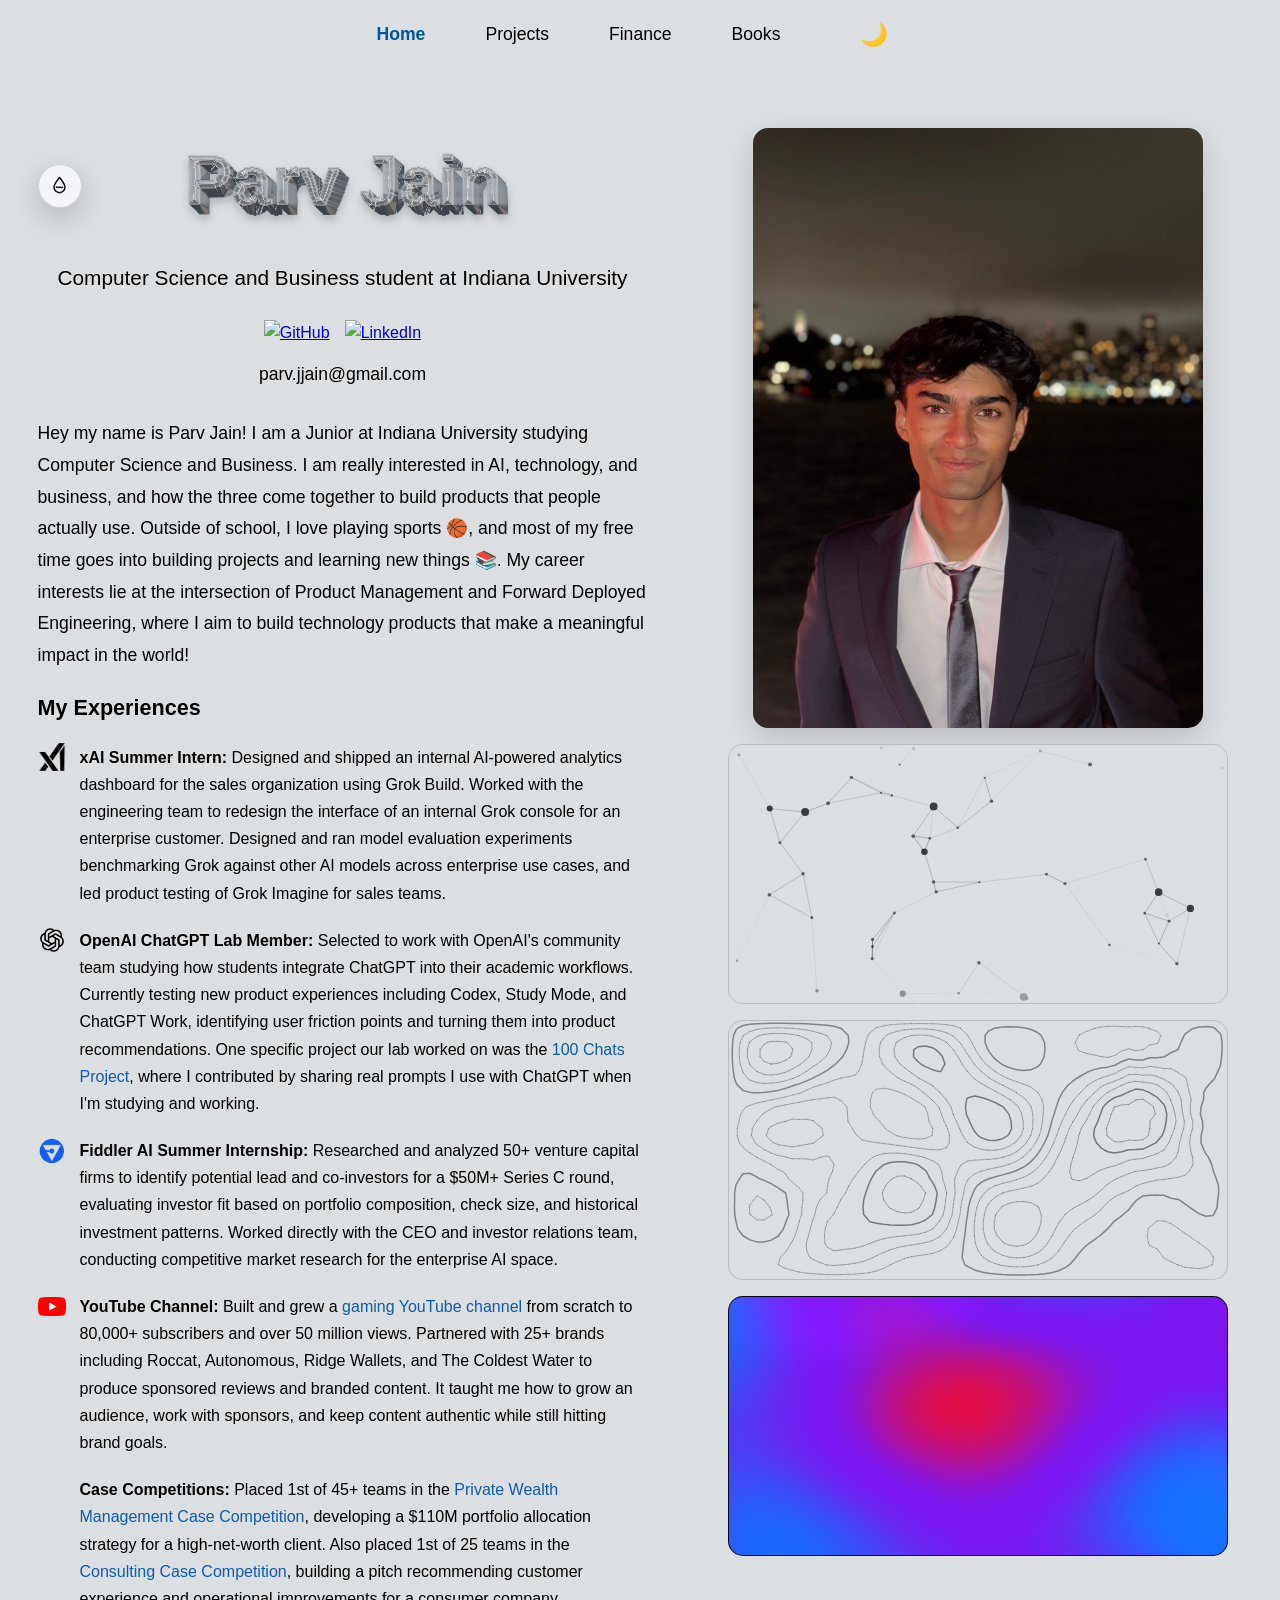
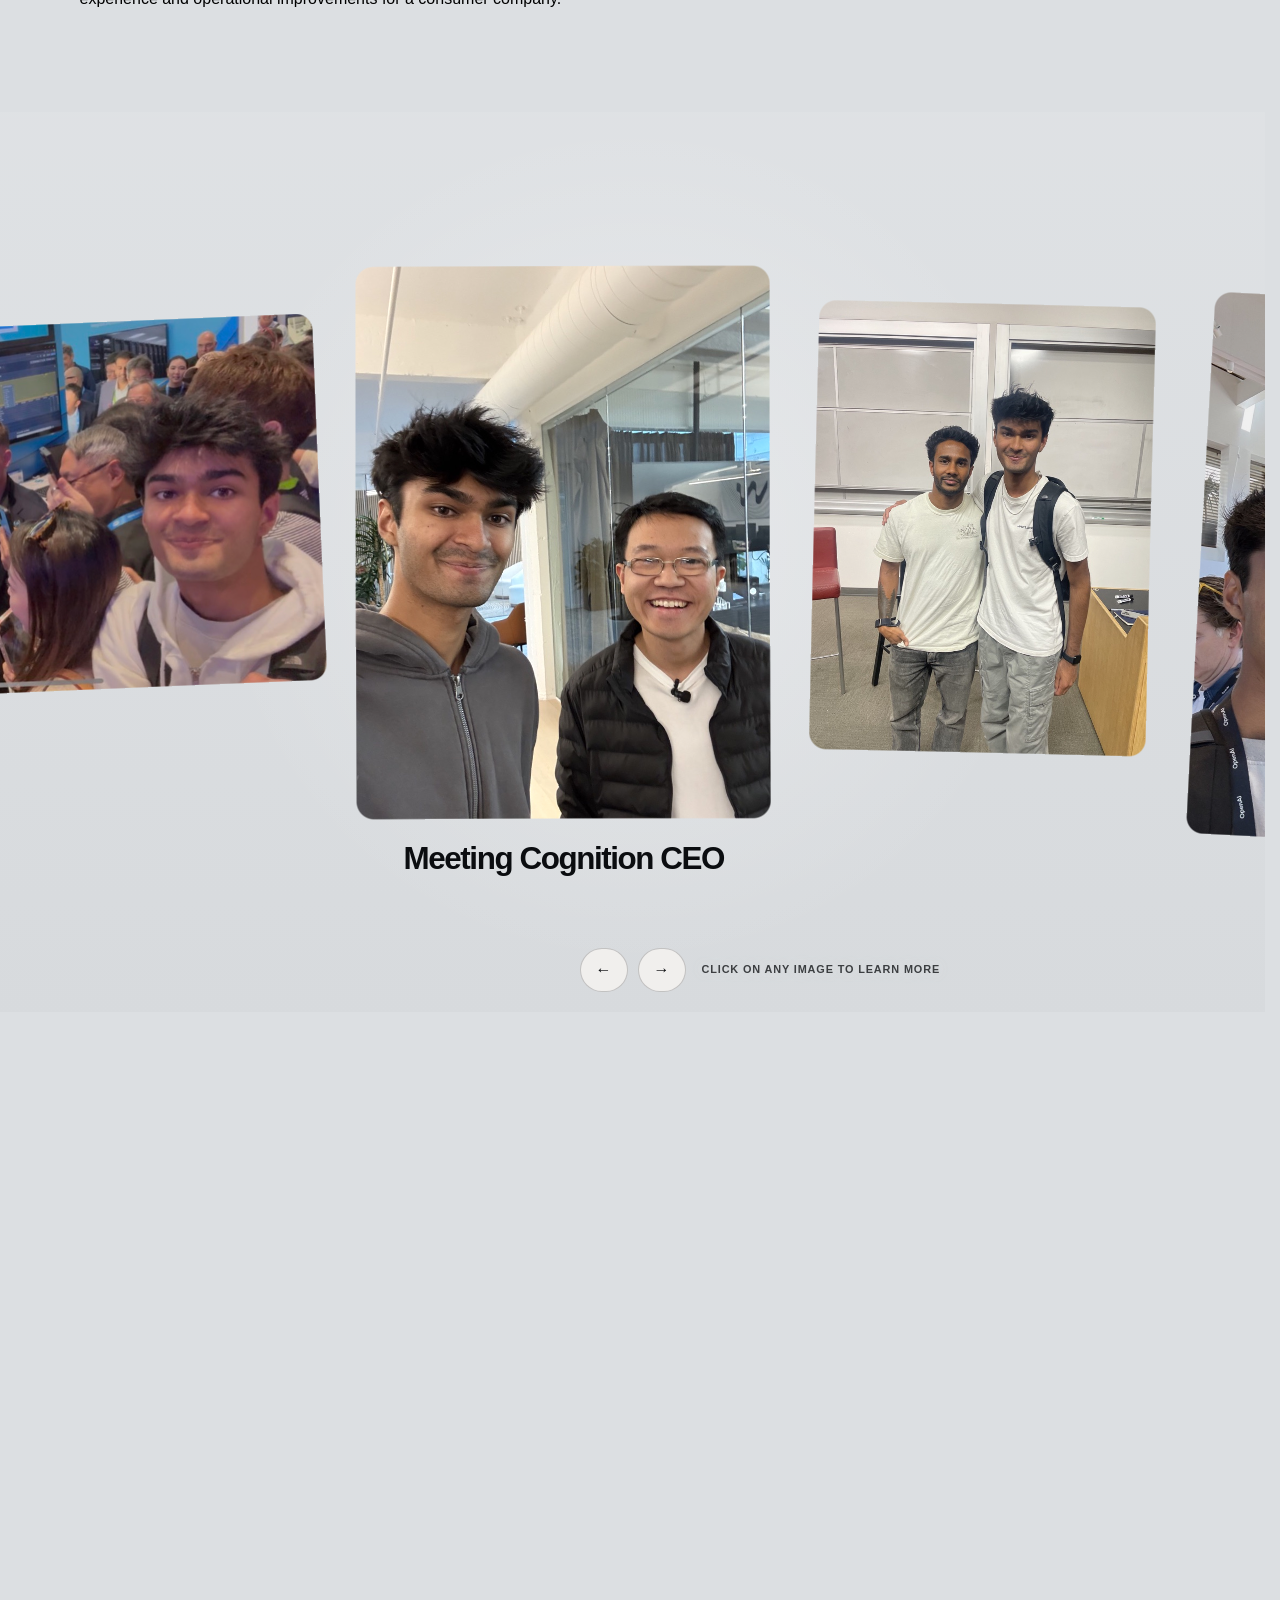
==== index.html @ 43bce2b0 "Add animated gallery learn-more prompt" ====
<!DOCTYPE html>
<html lang="en">
<head>
    <meta charset="UTF-8">
    <meta name="viewport" content="width=device-width, initial-scale=1.0">
    <title>Parv Jain - Portfolio</title>
    <style>


        /* Import Product Sans Fonts */
        @font-face {
            font-family: 'Product Sans';
            src: url('fonts/Product\ Sans\ Regular.ttf') format('truetype');
            font-weight: normal;
            font-style: normal;
            font-display: swap;
        }

        @font-face {
            font-family: 'Product Sans';
            src: url('fonts/Product\ Sans\ Bold.ttf') format('truetype');
            font-weight: bold;
            font-style: normal;
            font-display: swap;
        }

        * {
            margin: 0;
            padding: 0;
            box-sizing: border-box;
            transition: background-color 280ms ease, color 280ms ease, border-color 280ms ease, box-shadow 280ms ease;
        }

        body {
            font-family: 'Product Sans', -apple-system, BlinkMacSystemFont, 'Segoe UI', Roboto, 'Helvetica Neue', Arial, sans-serif;
            background-color: rgb(220, 223, 226);
            color: #000000;
            line-height: 1.6;
            font-weight: normal;
            overflow-x: clip;
        }


        nav {
            background-color: rgb(220, 223, 226);
            padding: 20px 0;
            position: sticky;
            top: 0;
            z-index: 1000;
        }

        .nav-container {
            max-width: 1200px;
            margin: 0 auto;
            display: flex;
            justify-content: center;
            align-items: center;
            gap: 60px;
            padding: 0 20px;
        }

        .nav-container a {
            color: #000000;
            text-decoration: none;
            font-size: 1.1rem;
            font-weight: 500;
            transition: color 0.3s ease;
            position: relative;
        }

        .nav-container a:hover {
            color: #01579B;
        }

        .nav-container a::after {
            content: '';
            position: absolute;
            width: 0;
            height: 2px;
            bottom: -5px;
            left: 0;
            background-color: #000000;
            transition: width 0.3s ease;
        }

        .nav-container a:hover::after {
            width: 100%;
        }

        .nav-container a.active {
            color: #01579B;
            font-weight: 600;
        }

        .dark-toggle {
            background: none;
            border: none;
            font-size: 1.4rem;
            cursor: pointer;
            color: #000000;
            transition: transform 0.3s ease, color 0.3s ease;
            margin-left: 20px;
        }

        .dark-toggle:hover {
            transform: rotate(15deg);
            color: #1a73e8;
        }

        .container {
            max-width: none;
            margin: 0 auto;
            padding: 60px 0;
        }

        .hero-section {
            display: grid;
            grid-template-columns: minmax(0, 1.22fr) minmax(360px, 1fr);
            gap: clamp(60px, 6.5vw, 80px);
            align-items: start;
            max-width: 1230px;
            margin: 0 auto 80px;
            padding: 0 20px;
        }

        .hero-content {
            display: flex;
            flex-direction: column;
            align-items: center;
            text-align: center;
        }

        .hero-content h1 {
        font-size: 3.5rem;
        font-weight: bold;
        margin-bottom: 15px;
        color: #000000;
        font-family: 'Product Sans', sans-serif;
        }

        .liquid-name-row {
            position: relative;
            z-index: 20;
            align-self: stretch;
            display: grid;
            grid-template-columns: 44px minmax(0, 1fr) 44px;
            align-items: center;
            gap: 8px;
            width: 100%;
            margin: 0 0 18px;
            overflow: visible;
        }

        .liquid-name-row::after {
            content: "";
            width: 44px;
            height: 1px;
        }

        .liquid-name-shell {
            position: relative;
            isolation: isolate;
            min-width: 0;
            width: 100%;
            height: clamp(108px, 9vw, 126px);
            margin: 0;
            overflow: visible;
            border: 0;
            border-radius: 0;
            background: transparent;
            box-shadow: none;
            user-select: none;
            -webkit-user-select: none;
        }

        .liquid-name-shell .liquid-name-fallback {
            position: absolute;
            inset: 0;
            z-index: 1;
            display: grid;
            place-items: center;
            margin: 0;
            color: #0b0d10;
            line-height: 1;
            text-shadow: none;
            transition: opacity 180ms ease;
        }

        .liquid-name-shell.is-liquid-ready .liquid-name-fallback {
            opacity: 0;
        }

        .liquid-name-canvas {
            position: absolute;
            inset: 0;
        }

        .liquid-name-canvas {
            z-index: 2;
            display: block;
            width: 100%;
            height: 100%;
            cursor: pointer;
            touch-action: manipulation;
            filter: drop-shadow(0 5px 4px rgba(11, 13, 16, 0.20));
        }

        .liquid-customizer-slot {
            position: relative;
            width: 44px;
            height: 44px;
            overflow: visible;
        }

        .liquid-customizer {
            position: relative;
            z-index: 1400;
            width: 44px;
            height: 44px;
            inset: auto;
            transform: none;
            color: #111317;
            font-family: 'Product Sans', sans-serif;
            pointer-events: none;
        }

        .liquid-customizer,
        .liquid-customizer * {
            transition-duration: 180ms;
        }

        .liquid-customizer__toggle {
            display: grid;
            place-items: center;
            width: 44px;
            height: 44px;
            flex: 0 0 44px;
            border: 1px solid rgba(11, 13, 16, 0.15);
            border-radius: 999px;
            background: rgba(244, 246, 248, 0.94);
            color: #0b0d10;
            box-shadow: 0 10px 28px rgba(11, 13, 16, 0.18);
            font: 700 0.68rem/1 'Product Sans', sans-serif;
            cursor: pointer;
            pointer-events: auto;
            backdrop-filter: blur(14px);
            -webkit-backdrop-filter: blur(14px);
            transition:
                transform 180ms cubic-bezier(0.22, 1, 0.36, 1),
                background-color 180ms ease,
                color 180ms ease,
                border-color 180ms ease,
                box-shadow 180ms ease;
        }

        .liquid-customizer__mark,
        .liquid-customizer__mark svg {
            display: block;
            width: 21px;
            height: 21px;
        }

        .liquid-customizer__mark svg {
            overflow: visible;
            fill: none;
            stroke: currentColor;
            stroke-width: 1.65;
            stroke-linecap: round;
            stroke-linejoin: round;
        }

        .visually-hidden {
            position: absolute !important;
            width: 1px !important;
            height: 1px !important;
            padding: 0 !important;
            margin: -1px !important;
            overflow: hidden !important;
            clip: rect(0, 0, 0, 0) !important;
            white-space: nowrap !important;
            border: 0 !important;
        }

        .liquid-customizer__toggle:hover {
            transform: scale(1.04);
        }

        .liquid-customizer__toggle:focus-visible,
        .liquid-customizer button:focus-visible,
        .liquid-customizer input:focus-visible,
        .liquid-customizer select:focus-visible,
        .liquid-customizer label[for]:focus-within {
            outline: 3px solid #1a73e8;
            outline-offset: 3px;
        }

        .liquid-customizer__panel {
            position: absolute;
            top: calc(100% + 10px);
            right: auto;
            left: 0;
            width: min(272px, calc(100vw - 32px));
            max-height: min(70vh, 650px);
            overflow: auto;
            overscroll-behavior: contain;
            touch-action: pan-y;
            padding: 16px;
            border: 1px solid rgba(11, 13, 16, 0.12);
            border-radius: 16px;
            background: rgba(244, 246, 248, 0.96);
            box-shadow: 0 18px 50px rgba(11, 13, 16, 0.22);
            opacity: 0;
            transform: translateY(-8px) scale(0.97);
            transform-origin: top left;
            pointer-events: none;
            visibility: hidden;
            backdrop-filter: blur(18px);
            -webkit-backdrop-filter: blur(18px);
            transition:
                opacity 180ms ease,
                transform 180ms cubic-bezier(0.22, 1, 0.36, 1),
                visibility 0s linear 180ms,
                background-color 180ms ease,
                color 180ms ease,
                border-color 180ms ease,
                box-shadow 180ms ease;
        }

        .liquid-customizer.is-open .liquid-customizer__panel {
            opacity: 1;
            transform: translateY(0) scale(1);
            pointer-events: auto;
            visibility: visible;
            transition:
                opacity 180ms ease,
                transform 180ms cubic-bezier(0.22, 1, 0.36, 1),
                visibility 0s linear 0s,
                background-color 180ms ease,
                color 180ms ease,
                border-color 180ms ease,
                box-shadow 180ms ease;
        }

        .liquid-customizer__header {
            display: flex;
            align-items: flex-start;
            justify-content: space-between;
            gap: 12px;
            margin-bottom: 14px;
        }

        .liquid-customizer__eyebrow {
            margin: 0 0 3px;
            color: #626a73;
            font-size: 0.62rem;
            font-weight: 700;
            letter-spacing: 0.14em;
            line-height: 1.2;
            text-transform: uppercase;
        }

        .liquid-customizer__title {
            margin: 0;
            color: inherit;
            font-size: 0.98rem;
            font-weight: 700;
            line-height: 1.2;
        }

        .liquid-customizer__hint {
            margin: -2px 0 4px;
            color: #68717b;
            font-size: 0.68rem;
            line-height: 1.35;
        }

        .liquid-customizer__reset {
            padding: 5px 8px;
            border: 1px solid rgba(11, 13, 16, 0.14);
            border-radius: 7px;
            background: transparent;
            color: inherit;
            font: 700 0.62rem/1 'Product Sans', sans-serif;
            letter-spacing: 0.08em;
            text-transform: uppercase;
            cursor: pointer;
        }

        .liquid-control {
            display: grid;
            gap: 7px;
            margin-top: 13px;
        }

        .liquid-control__label {
            display: flex;
            align-items: center;
            justify-content: space-between;
            gap: 10px;
            color: #424951;
            font-size: 0.72rem;
            font-weight: 700;
            letter-spacing: 0.04em;
        }

        .liquid-control output {
            color: #59616a;
            font-variant-numeric: tabular-nums;
        }

        .liquid-control input[type='range'] {
            width: 100%;
            accent-color: #14181d;
            cursor: pointer;
        }

        .liquid-control input[type='color'] {
            width: 100%;
            height: 32px;
            padding: 3px;
            border: 1px solid rgba(11, 13, 16, 0.16);
            border-radius: 8px;
            background: transparent;
            cursor: pointer;
        }

        .liquid-control select {
            width: 100%;
            min-height: 34px;
            padding: 6px 9px;
            border: 1px solid rgba(11, 13, 16, 0.16);
            border-radius: 8px;
            background: #ffffff;
            color: #111317;
            font: 500 0.78rem/1.2 'Product Sans', sans-serif;
            cursor: pointer;
        }

        .liquid-control__upload {
            display: block;
            padding: 8px 10px;
            border: 1px dashed rgba(11, 13, 16, 0.24);
            border-radius: 8px;
            color: #4e565f;
            font-size: 0.72rem;
            font-weight: 700;
            text-align: center;
            cursor: pointer;
        }

        .liquid-control__upload input {
            position: absolute;
            width: 1px;
            height: 1px;
            overflow: hidden;
            clip: rect(0 0 0 0);
            clip-path: inset(50%);
            white-space: nowrap;
        }

        body.dark-mode .liquid-name-shell {
            border-color: transparent;
            background: transparent;
            box-shadow: none;
        }

        body.dark-mode .liquid-name-fallback {
            color: #f4f2ef;
        }

        body.dark-mode .liquid-name-canvas {
            filter: drop-shadow(0 5px 5px rgba(0, 0, 0, 0.45));
        }

        body.dark-mode .liquid-customizer {
            color: #f4f2ef;
        }

        body.dark-mode .liquid-customizer__toggle,
        body.dark-mode .liquid-customizer__panel {
            border-color: rgba(255, 255, 255, 0.14);
            background: rgba(19, 22, 26, 0.96);
            color: #f4f2ef;
        }

        body.dark-mode .liquid-customizer__eyebrow,
        body.dark-mode .liquid-control output,
        body.dark-mode .liquid-customizer__hint {
            color: #9da5ae;
        }

        body.dark-mode .liquid-control__label,
        body.dark-mode .liquid-control__upload {
            color: #d7dce1;
        }

        body.dark-mode .liquid-control select {
            border-color: rgba(255, 255, 255, 0.16);
            background: #20242a;
            color: #f4f2ef;
        }

        body.dark-mode .liquid-control input[type='range'] {
            accent-color: #f4f2ef;
        }


        .hero-content .subtitle {
            font-size: 1.3rem;
            margin-bottom: 20px;
            color: #000000;
        }

        .links {
            display: flex;
            gap: 20px;
            margin-bottom: 15px;
        }

        .links a {
            color: #0b5cad;
            text-decoration: none;
            font-size: 1.1rem;
            font-weight: 500;
            transition: color 0.3s ease;
        }

        .links a:hover {
            color: #0d47a1;
            text-decoration: underline;
        }

        .email {
            font-size: 1.1rem;
            color: #000000;
            margin-bottom: 30px;
            font-weight: 500;
        }

        .description {
            font-size: 1.1rem;
            line-height: 1.8;
            color: #000000;
            text-align: left;
            width: 100%;
            margin-bottom: 22px;
        }

        .experiences-heading {
            align-self: flex-start;
            width: 100%;
            margin: 0 0 22px;
            color: #000000;
            font-size: 1.35rem;
            font-weight: 700;
            line-height: 1.3;
            text-align: left;
        }

        .highlights {
            text-align: left;
            width: 100%;
        }

        .highlights ul {
            list-style: none;
            margin: 0;
            padding: 0;
        }

        .highlights li {
            display: flex;
            align-items: flex-start;
            gap: 14px;
            font-size: 1rem;
            line-height: 1.7;
            color: #000000;
            margin-bottom: 20px;
            padding: 0;
        }

        .highlights li::before {
            content: none;
        }

        .experience-logo,
        .experience-logo-spacer {
            width: 28px;
            height: 28px;
            flex: 0 0 28px;
            margin-top: calc((1.7em - 28px) / 2);
        }

        .experience-logo {
            display: block;
            object-fit: contain;
        }

        .experience-logo--openai {
            mix-blend-mode: multiply;
        }

        .experience-copy {
            flex: 1;
            min-width: 0;
        }

        .experience-copy a {
            color: #0b5cad;
            font-weight: inherit;
            text-decoration: none;
            transition: color 0.3s ease;
        }

        .experience-copy a:hover {
            color: #0d47a1;
            text-decoration: underline;
        }

        .hero-image {
            display: flex;
            flex-direction: column;
            justify-content: flex-start;
            align-items: flex-end;
            gap: 20px;
        }

        .hero-image > img {
            width: 90%;
            max-width: 450px;
            align-self: center;
            height: auto;
            border-radius: 15px;
            box-shadow: 0 10px 30px rgba(0, 0, 0, 0.15);
        }

        .canvas-strip {
            position: relative;
            width: 100%;
            max-width: 500px;
            height: clamp(170px, 16vw, 200px);
            overflow: hidden;
            border: 1px solid rgba(11, 13, 16, 0.16);
            border-radius: 15px;
            background-color: rgb(220, 223, 226);
            cursor: none;
            touch-action: none;
        }

        .canvas-strip canvas {
            display: block;
            width: 100%;
            height: 100%;
            cursor: none;
            touch-action: none;
        }

        .network-panel,
        .topographic-panel,
        .plasma-panel {
            position: relative;
            width: 100%;
            max-width: 500px;
            height: 260px;
            margin-top: -4px;
            overflow: hidden;
            border: 1px solid rgba(11, 13, 16, 0.16);
            border-radius: 15px;
            background-color: rgb(220, 223, 226);
            pointer-events: auto;
            touch-action: auto;
        }

        .network-panel canvas,
        .topographic-panel canvas,
        .plasma-panel canvas {
            display: block;
            width: 100%;
            height: 100%;
            pointer-events: auto;
            touch-action: auto;
        }

        .plasma-panel {
            background: #07051c;
            isolation: isolate;
        }

        .plasma-panel canvas {
            touch-action: pan-y;
        }

        .plasma-panel.is-plasma-css-fallback::before {
            content: "";
            position: absolute;
            inset: 0;
            z-index: 0;
            background:
                linear-gradient(125deg, #080520 0%, #132b73 28%, #47207d 57%, #1a0b48 78%, #071733 100%);
        }

        .plasma-panel.is-plasma-css-fallback canvas {
            visibility: hidden;
        }

        body.dark-mode .plasma-panel {
            background: #050416;
        }

        @media (hover: hover) and (pointer: fine) {
            .network-panel,
            .network-panel canvas,
            .topographic-panel,
            .topographic-panel canvas,
            .plasma-panel,
            .plasma-panel canvas {
                cursor: none;
            }
        }

        body.dark-mode .canvas-strip {
            border-color: rgba(244, 242, 239, 0.18);
            background-color: #121212;
        }

        body.dark-mode .network-panel,
        body.dark-mode .topographic-panel {
            border-color: rgba(244, 242, 239, 0.18);
            background-color: #121212;
        }

        html.canvas-pointer-active .trailing-cursor,
        html.network-pointer-active .trailing-cursor,
        html.topo-pointer-active .trailing-cursor,
        html.plasma-pointer-active .trailing-cursor,
        html.gallery-pointer-active .trailing-cursor {
            visibility: hidden !important;
            opacity: 0 !important;
            transition-duration: 0s !important;
        }

        html.liquid-name-pointer-active .trailing-cursor,
        html.liquid-customizer-active .trailing-cursor {
            visibility: hidden !important;
            opacity: 0 !important;
            transition-duration: 0s !important;
        }

        @media (prefers-reduced-motion: reduce) {
            .canvas-strip,
            .canvas-strip canvas {
                cursor: auto;
            }

            .liquid-customizer,
            .liquid-customizer *,
            .liquid-name-fallback {
                transition-duration: 0s !important;
            }

            .network-panel,
            .network-panel canvas,
            .topographic-panel,
            .topographic-panel canvas,
            .plasma-panel,
            .plasma-panel canvas {
                cursor: auto;
            }
        }

        .image-gallery-section {
            position: relative;
            width: 100%;
            height: auto;
            min-height: 0;
            margin-left: 0;
            overflow: visible;
        }

        .image-gallery-section.is-gallery-scroll-layout {
            height: var(--gallery-height, 420vh);
        }

        .image-gallery-sticky {
            position: sticky;
            top: 0;
            width: 100%;
            height: 100vh;
            height: 100svh;
            overflow: hidden;
            background-color: rgb(220, 223, 226);
            isolation: isolate;
        }

        .image-gallery-sticky::before {
            content: "";
            position: absolute;
            inset: 0;
            z-index: 0;
            pointer-events: none;
            background:
                radial-gradient(circle at 50% 48%, rgba(255, 255, 255, 0.34), transparent 54%),
                linear-gradient(180deg, rgba(255, 255, 255, 0.08), rgba(11, 13, 16, 0.025));
        }

        .image-gallery-canvas,
        .image-gallery-fallback {
            position: absolute;
            inset: 0;
            width: 100%;
            height: 100%;
        }

        .image-gallery-canvas {
            z-index: 2;
            display: block;
            opacity: 0;
            pointer-events: none;
            cursor: grab;
            touch-action: pan-y;
            transition: opacity 420ms ease;
        }

        .image-gallery-canvas:active {
            cursor: grabbing;
        }

        .image-gallery-fallback {
            z-index: 1;
            display: flex;
            align-items: center;
            height: calc(100% - 110px);
            gap: clamp(34px, 6vw, 86px);
            padding-block: max(22px, 4vh);
            padding-inline-start: var(--gallery-fallback-start-gutter, 8vw);
            padding-inline-end: var(--gallery-fallback-end-gutter, 8vw);
            overflow-x: auto;
            overflow-y: hidden;
            overscroll-behavior-inline: contain;
            scroll-snap-type: x proximity;
            scroll-behavior: smooth;
            scrollbar-width: none;
            opacity: 1;
            transition: opacity 300ms ease;
        }

        .image-gallery-fallback::-webkit-scrollbar {
            display: none;
        }

        .image-gallery-fallback__item {
            display: flex;
            align-items: center;
            flex: 0 0 auto;
            height: min(62vh, 560px, var(--gallery-fallback-max-height, 560px));
            max-height: 100%;
            aspect-ratio: var(--gallery-fallback-ratio, 1 / 1);
            padding: 0;
            border: 0;
            border-radius: 15px;
            background: transparent;
            cursor: pointer;
            scroll-snap-align: center;
        }

        .image-gallery-fallback img {
            display: block;
            width: 100%;
            max-width: 100%;
            height: 100%;
            max-height: 100%;
            border-radius: 15px;
            object-fit: contain;
            box-shadow: 0 18px 48px rgba(11, 13, 16, 0.16);
        }

        .image-gallery-sticky.is-webgl-ready .image-gallery-canvas {
            opacity: 1;
            pointer-events: auto;
        }

        .image-gallery-sticky.is-webgl-ready .image-gallery-fallback {
            opacity: 0;
            pointer-events: none;
        }

        body.gallery-detail-active .image-gallery-meta {
            opacity: 0 !important;
            pointer-events: none !important;
            transition-duration: 120ms !important;
        }

        body.gallery-detail-active:not(.gallery-detail-closing) .image-gallery-sticky.is-webgl-ready .image-gallery-canvas,
        body.gallery-detail-active:not(.gallery-detail-closing) .image-gallery-sticky:not(.is-webgl-ready) .image-gallery-fallback {
            opacity: 0.42;
        }

        body.dark-mode .image-gallery-sticky {
            background-color: #121212;
        }

        body.dark-mode .image-gallery-sticky::before {
            background:
                radial-gradient(circle at 50% 48%, rgba(255, 255, 255, 0.055), transparent 52%),
                linear-gradient(180deg, rgba(255, 255, 255, 0.015), rgba(0, 0, 0, 0.12));
        }

        body.dark-mode .image-gallery-fallback img {
            box-shadow: 0 18px 52px rgba(0, 0, 0, 0.42);
        }

        .image-gallery-meta {
            position: absolute;
            top: var(--gallery-meta-y, 76%);
            left: var(--gallery-meta-x, 50%);
            z-index: 5;
            display: grid;
            justify-items: center;
            width: min(var(--gallery-meta-width, 470px), calc(100vw - 44px));
            max-width: calc(100vw - 44px);
            color: #0b0d10;
            text-align: center;
            pointer-events: none;
            transform: translateX(-50%);
            transition:
                opacity 180ms ease,
                transform 420ms cubic-bezier(0.22, 1, 0.36, 1);
        }

        .image-gallery-meta__title {
            margin: 0;
            color: inherit;
            font-size: clamp(1.45rem, 2.45vw, 2.65rem);
            font-weight: 700;
            letter-spacing: -0.045em;
            line-height: 0.95;
            text-wrap: nowrap;
            white-space: nowrap;
        }

        .image-gallery-sticky:not(.is-webgl-ready) .image-gallery-meta {
            top: auto;
            bottom: 28px;
        }

        .image-gallery-sticky:not(.is-webgl-ready) .image-gallery-meta__title {
            white-space: normal;
            text-wrap: balance;
        }

        .image-gallery-meta__hint {
            margin: 10px 0 0;
            color: rgba(11, 13, 16, 0.70);
            font-size: 0.64rem;
            font-weight: 700;
            letter-spacing: 0.13em;
            text-transform: uppercase;
        }

        body.dark-mode .image-gallery-meta {
            color: #f4f2ef;
        }

        body.dark-mode .image-gallery-meta__hint {
            color: rgba(244, 242, 239, 0.60);
        }

        .image-gallery-detail {
            position: fixed;
            inset: 0;
            z-index: 2400;
            visibility: hidden;
            overflow: clip;
            color: #0b0d10;
            pointer-events: none;
            /* The controller owns the close duration; never delay this handoff. */
            transition: none;
        }

        .image-gallery-detail__backdrop {
            position: absolute;
            inset: 0;
            background: rgba(220, 223, 226, 0.50);
            opacity: 0;
            transition: opacity 520ms cubic-bezier(0.22, 1, 0.36, 1);
        }

        .image-gallery-detail__content {
            position: absolute;
            inset: 0;
            z-index: 1;
            display: grid;
            grid-template-columns: minmax(0, auto) minmax(280px, var(--gallery-detail-copy-width, 480px));
            align-items: center;
            justify-content: center;
            gap: clamp(38px, 5vw, 88px);
            padding: clamp(40px, 6vh, 72px) clamp(68px, 8vw, 132px);
            overflow-y: auto;
            overscroll-behavior: contain;
            scrollbar-width: none;
            pointer-events: auto;
        }

        .image-gallery-detail__content::-webkit-scrollbar {
            display: none;
        }

        .image-gallery-detail__media {
            position: relative;
            width: var(--gallery-detail-width, min(46vw, 720px));
            height: var(--gallery-detail-height, min(76vh, 820px));
            overflow: visible;
            border-radius: 16px;
            background: transparent;
            box-shadow: none;
            opacity: 1;
            transform:
                translate(var(--gallery-origin-x, 0px), var(--gallery-origin-y, 0px))
                scale(var(--gallery-origin-scale, 0.26));
            transform-origin: center;
            transition:
                transform 680ms cubic-bezier(0.22, 1, 0.36, 1),
                border-radius 680ms cubic-bezier(0.22, 1, 0.36, 1),
                opacity 300ms ease;
            will-change: transform;
        }

        .image-gallery-detail__media img {
            display: block;
            width: 100%;
            height: 100%;
            object-fit: contain;
            border-radius: inherit;
            background: transparent;
            box-shadow: 0 24px 70px rgba(11, 13, 16, 0.20);
            opacity: 1;
            transform: scale(1);
            transition:
                opacity 220ms ease,
                transform 360ms cubic-bezier(0.22, 1, 0.36, 1);
        }

        .image-gallery-detail__media img.is-changing {
            opacity: 0;
            transform: scale(0.992);
        }

        .image-gallery-detail__copy {
            position: relative;
            z-index: 2;
            display: grid;
            justify-items: start;
            align-content: center;
            gap: clamp(18px, 2.5vh, 30px);
            width: min(var(--gallery-detail-copy-width, 480px), calc(100vw - 48px));
            text-align: left;
            opacity: 0;
            transform: translateY(18px);
            pointer-events: auto;
            transition:
                opacity 190ms ease,
                transform 340ms cubic-bezier(0.22, 1, 0.36, 1);
        }

        .image-gallery-detail__copy.is-changing {
            opacity: 0 !important;
            transform: translateY(8px) !important;
            transition-duration: 140ms !important;
        }

        .image-gallery-detail__title-block {
            position: static;
            max-width: 100%;
        }

        .image-gallery-detail__title {
            margin: 0;
            color: inherit;
            font-size: clamp(1.6rem, 2.4vw, 3.25rem);
            font-weight: 700;
            letter-spacing: -0.052em;
            line-height: 0.96;
            text-wrap: nowrap;
            white-space: nowrap;
        }

        .image-gallery-detail__description {
            position: static;
            width: min(24ch, 100%);
            margin: 0;
            color: rgba(11, 13, 16, 0.86);
            font-size: clamp(1.25rem, 1.8vw, 2rem);
            font-weight: 500;
            letter-spacing: -0.02em;
            line-height: 1.27;
            transform: none;
            text-wrap: pretty;
        }

        .image-gallery-detail__nav,
        .image-gallery-detail__close {
            z-index: 3;
            display: grid;
            place-items: center;
            width: 48px;
            height: 48px;
            border: 1px solid rgba(11, 13, 16, 0.18);
            border-radius: 999px;
            background: rgba(245, 246, 247, 0.68);
            color: #0b0d10;
            font: 500 1.25rem/1 'Product Sans', sans-serif;
            cursor: pointer;
            opacity: 0;
            transform: scale(0.82);
            backdrop-filter: blur(14px);
            -webkit-backdrop-filter: blur(14px);
            transition:
                opacity 170ms ease,
                transform 280ms cubic-bezier(0.22, 1, 0.36, 1),
                background-color 160ms ease,
                border-color 160ms ease;
        }

        .image-gallery-detail__nav {
            position: fixed;
            top: 50%;
            transform: translateY(-50%) scale(0.82);
        }

        .image-gallery-detail__nav--previous {
            left: clamp(14px, 2.8vw, 44px);
        }

        .image-gallery-detail__nav--next {
            right: clamp(14px, 2.8vw, 44px);
        }

        .image-gallery-detail__nav:hover:not(:disabled),
        .image-gallery-detail__close:hover {
            background: rgba(255, 255, 255, 0.92);
            border-color: rgba(11, 13, 16, 0.30);
        }

        .image-gallery-detail__close {
            position: absolute;
            top: max(20px, env(safe-area-inset-top));
            right: max(20px, env(safe-area-inset-right));
            width: 46px;
            height: 46px;
            font: 500 1.35rem/1 'Product Sans', sans-serif;
        }

        .image-gallery-detail__nav:focus-visible,
        .image-gallery-detail__close:focus-visible {
            outline: 3px solid #90caf9;
            outline-offset: 3px;
        }

        .image-gallery-detail.is-visible {
            visibility: visible;
            pointer-events: auto;
        }

        .image-gallery-detail.is-closing {
            pointer-events: none;
        }

        .image-gallery-detail.is-open .image-gallery-detail__backdrop {
            opacity: 1;
        }

        .image-gallery-detail.is-open .image-gallery-detail__media {
            transform: translate(0, 0) scale(1);
        }

        .image-gallery-detail.is-open .image-gallery-detail__media img {
            opacity: 1;
            transform: scale(1);
        }

        .image-gallery-detail.is-open .image-gallery-detail__media img.is-changing {
            opacity: 0;
            transform: scale(0.992);
        }

        .image-gallery-detail.is-open .image-gallery-detail__copy {
            opacity: 1;
            transform: translateY(0);
            transition:
                opacity 300ms ease 190ms,
                transform 520ms cubic-bezier(0.22, 1, 0.36, 1) 150ms;
        }

        .image-gallery-detail.is-open .image-gallery-detail__close {
            opacity: 1;
            transform: scale(1);
            transition-delay: 190ms, 150ms, 0s, 0s;
        }

        .image-gallery-detail.is-open .image-gallery-detail__nav {
            opacity: 1;
            transform: translateY(-50%) scale(1);
            transition-delay: 190ms, 150ms, 0s, 0s;
        }

        .image-gallery-detail.is-closing .image-gallery-detail__copy,
        .image-gallery-detail.is-closing .image-gallery-detail__nav,
        .image-gallery-detail.is-closing .image-gallery-detail__close {
            opacity: 0;
            transition-delay: 0s !important;
        }

        .image-gallery-detail.is-closing .image-gallery-detail__copy {
            transform: translateY(8px);
        }

        .image-gallery-detail.is-closing .image-gallery-detail__nav {
            transform: translateY(-50%) scale(0.88);
        }

        .image-gallery-detail.is-closing .image-gallery-detail__close {
            transform: scale(0.88);
        }

        .image-gallery-detail.is-fade-closing .image-gallery-detail__media {
            opacity: 0;
            transform: scale(0.98);
        }

        body.dark-mode .image-gallery-detail {
            color: #f4f2ef;
        }

        body.dark-mode .image-gallery-detail__backdrop {
            background: rgba(18, 18, 18, 0.50);
        }

        body.dark-mode .image-gallery-detail__media img {
            box-shadow: 0 24px 76px rgba(0, 0, 0, 0.34);
        }

        body.dark-mode .image-gallery-detail__description {
            color: rgba(244, 242, 239, 0.78);
        }

        body.dark-mode .image-gallery-detail__nav,
        body.dark-mode .image-gallery-detail__close {
            border-color: rgba(255, 255, 255, 0.22);
            background: rgba(15, 17, 21, 0.62);
            color: #ffffff;
        }

        body.dark-mode .image-gallery-detail__nav:hover:not(:disabled),
        body.dark-mode .image-gallery-detail__close:hover {
            background: rgba(255, 255, 255, 0.14);
            border-color: rgba(255, 255, 255, 0.34);
        }

        h2 {
            font-size: 2.5rem;
            margin-bottom: 40px;
            margin-top: 60px;
            color: #000000;
            font-weight: 700;
        }

        .project-card {
            background-color: #ffffff;
            padding: 30px;
            border-radius: 12px;
            margin-bottom: 25px;
            border-left: 4px solid #1a73e8;
            transition: transform 0.3s ease, box-shadow 0.3s ease, background-color 0.3s ease;
        }

        .project-card:hover {
            transform: translateY(-5px);
            box-shadow: 0 12px 30px rgba(0, 0, 0, 0.15);
            background-color: #E0E0E0;
        }

        .project-card h3 {
            font-size: 1.6rem;
            margin-bottom: 15px;
            color: #000000;
            font-weight: 600;
        }

        .project-card p {
            font-size: 1.05rem;
            line-height: 1.7;
            color: #333333;
        }

        body.dark-mode {
            background-color: #121212;
            color: #ffffff;
        }

        body.dark-mode nav {
            background-color: #121212;
        }

        body.dark-mode .nav-container a {
            color: #ffffff;
        }

        body.dark-mode .nav-container a:hover::after {
            background-color: #ffffff;
        }

        body.dark-mode h1,
        body.dark-mode h2,
        body.dark-mode h3,
        body.dark-mode p,
        body.dark-mode li,
        body.dark-mode .email,
        body.dark-mode .description,
        body.dark-mode .subtitle {
            color: #ffffff;
        }

        body.dark-mode .project-card {
            background-color: #000000;
            color: #ffffff;
            border-left: 4px solid #90caf9;
        }

        body.dark-mode .project-card:hover {
            background-color: #000000;
            color: #ffffff;
        }

        body.dark-mode .project-card h3,
        body.dark-mode .project-card p {
            color: #ffffff;
        }

        body.dark-mode .experience-logo--invert {
            filter: invert(1);
        }

        body.dark-mode .experience-logo--openai {
            mix-blend-mode: screen;
        }

        body.dark-mode .experience-copy a {
            color: #90caf9;
        }

        body.dark-mode .experience-copy a:hover {
            color: #bbdefb;
        }

        @media (max-width: 980px) {
            .image-gallery-detail__content {
                grid-template-columns: minmax(0, 1fr);
                grid-template-rows: auto auto;
                align-content: center;
                justify-items: center;
                gap: clamp(16px, 2.5vh, 26px);
                padding: max(66px, env(safe-area-inset-top)) 58px max(28px, env(safe-area-inset-bottom));
            }

            .image-gallery-detail__copy {
                justify-items: center;
                width: min(var(--gallery-detail-copy-width, 720px), calc(100vw - 116px));
                text-align: center;
            }

            .image-gallery-detail__description {
                width: min(58ch, 100%);
                font-size: clamp(1.05rem, 2.2vw, 1.35rem);
                line-height: 1.35;
            }
        }

        @media (max-width: 768px) {
            .nav-container {
                gap: 30px;
                flex-wrap: wrap;
            }

            .hero-section {
                grid-template-columns: 1fr;
                gap: 40px;
            }

            .hero-image {
                justify-content: flex-start;
                align-items: center;
            }

            .hero-content h1 {
                font-size: 2.5rem;
            }

            .liquid-name-row {
                grid-template-columns: 38px minmax(0, 1fr) 38px;
                gap: 6px;
            }

            .liquid-name-row::after {
                width: 38px;
            }

            .liquid-name-shell {
                height: 104px;
            }

            .network-panel,
            .topographic-panel,
            .plasma-panel {
                height: 170px;
            }

            .image-gallery-section {
                min-height: 0;
            }

            .image-gallery-fallback {
                gap: 28px;
                padding-inline-start: var(--gallery-fallback-start-gutter, 10vw);
                padding-inline-end: var(--gallery-fallback-end-gutter, 10vw);
            }

            .image-gallery-fallback img {
                max-width: 78vw;
            }

            .image-gallery-fallback__item {
                height: min(54vh, 430px, var(--gallery-fallback-mobile-max-height, 430px));
            }

            .image-gallery-meta {
                width: min(var(--gallery-meta-width, 82vw), calc(100vw - 28px));
                max-width: calc(100vw - 28px);
            }

            .image-gallery-meta__title {
                font-size: clamp(1.35rem, 6.6vw, 2.15rem);
            }

            .image-gallery-detail__media {
                border-radius: 14px;
            }

            .image-gallery-detail__content {
                align-content: start;
                grid-template-columns: minmax(0, 1fr);
                grid-template-rows: auto auto;
                gap: 12px;
                padding: max(72px, env(safe-area-inset-top)) 12px max(82px, env(safe-area-inset-bottom));
            }

            .image-gallery-detail__copy {
                width: min(100%, calc(100vw - 28px));
                gap: 10px;
            }

            .image-gallery-detail__description {
                width: min(44ch, 100%);
                font-size: 1rem;
                line-height: 1.38;
            }

            .image-gallery-detail__title {
                font-size: clamp(1.15rem, 5.5vw, 2rem);
            }

            .image-gallery-detail__nav {
                top: auto;
                bottom: max(18px, env(safe-area-inset-bottom));
                transform: scale(0.82);
            }

            .image-gallery-detail.is-open .image-gallery-detail__nav {
                transform: scale(1);
            }

            .image-gallery-detail.is-closing .image-gallery-detail__nav {
                transform: scale(0.88);
            }

            .image-gallery-detail__nav {
                width: 44px;
                height: 44px;
            }

            .image-gallery-detail__nav--previous {
                left: 10px;
            }

            .image-gallery-detail__nav--next {
                right: 10px;
            }

            .image-gallery-detail__title {
                max-width: calc(100vw - 34px);
                font-size: clamp(1.35rem, 6.2vw, 2.25rem);
            }

            .liquid-customizer-slot,
            .liquid-customizer,
            .liquid-customizer__toggle {
                width: 38px;
                height: 38px;
            }

            .liquid-customizer__panel {
                top: calc(100% + 8px);
                right: auto;
                bottom: auto;
                left: 0;
                width: min(252px, calc(100vw - 28px));
                max-height: 60svh;
                transform: translateY(-8px) scale(0.97);
                transform-origin: top left;
            }

            .liquid-customizer.is-open .liquid-customizer__panel {
                transform: translateY(0) scale(1);
            }

            .hero-content .subtitle {
                font-size: 1.1rem;
            }

            h2 {
                font-size: 2rem;
            }
        }

        @media (prefers-reduced-motion: reduce) {
            .image-gallery-section,
            .image-gallery-section.is-gallery-scroll-layout {
                width: 100%;
                height: auto;
                min-height: 0;
                margin-left: 0;
            }

            .image-gallery-detail,
            .image-gallery-detail *,
            .image-gallery-canvas,
            .image-gallery-fallback {
                transition-duration: 0s !important;
                transition-delay: 0s !important;
            }

            .image-gallery-sticky {
                position: relative;
                height: min(72vh, 620px);
                min-height: 430px;
            }

            .image-gallery-canvas {
                display: none;
            }

            .image-gallery-fallback {
                position: relative;
                opacity: 1 !important;
                pointer-events: auto !important;
                scroll-behavior: auto;
            }
        }
        /* Social Icons */
        .social-icons {
        display: flex;
        justify-content: center;
        gap: 15px;
        margin-top: 5px;
        margin-bottom: 15px;
        }

        /* Default look */
        .social-icons img {
        width: 32px;
        height: 32px;
        filter: grayscale(0%);
        transition: transform 0.2s ease, filter 0.2s ease;
        }

        /* Hover effect */
        .social-icons img:hover {
        transform: translateY(-3px);
        filter: grayscale(0%);
        }

        /* Only invert GitHub icon in dark mode */
        body.dark-mode .github-icon {
        filter: invert(1) brightness(1.2);
        }

        /* Keep LinkedIn icon normal in dark mode */
        body.dark-mode .linkedin-icon {
        filter: none;
        }




    </style>
    <link rel="stylesheet" href="interactions.css?v=20260905-smooth-7">
    <link rel="icon" type="image/svg+xml" href="favicon.svg">
</head>
<body>
    <script>try{if(localStorage.getItem("darkMode")==="enabled")document.body.classList.add("dark-mode")}catch(_){}</script>
    <a class="skip-link" href="#main-content">Skip to content</a>
    <nav aria-label="Primary">
        <div class="nav-container">
            <a href="index.html" class="active" aria-current="page">Home</a>
            <a href="project.html">Projects</a>
            <a href="finance.html">Finance</a>
            <a href="book.html">Books</a>
            <button id="darkModeToggle" class="dark-toggle" type="button" aria-label="Dark mode" aria-pressed="false">🌙</button>
        </div>
    </nav>

    <main id="main-content" class="container" tabindex="-1">
        <section class="hero-section">
            <div class="hero-content">
                <div class="liquid-name-row" id="liquidNameRow">
                    <div class="liquid-customizer-slot" id="liquidCustomizerSlot"></div>
                    <div class="liquid-name-shell" id="liquidNameShell">
                        <h1 class="liquid-name-fallback">Parv Jain</h1>
                        <canvas class="liquid-name-canvas" id="liquidNameCanvas" aria-hidden="true"></canvas>
                    </div>
                </div>
                <p class="subtitle">Computer Science and Business student at Indiana University</p>
                
            <div class="social-icons">
            <a href="https://github.com/parvjain16" target="_blank" rel="noopener noreferrer">
                <img class="github-icon" src="https://cdn.jsdelivr.net/gh/devicons/devicon/icons/github/github-original.svg" alt="GitHub">
            </a>
            <a href="https://www.linkedin.com/in/parvjjain/" target="_blank" rel="noopener noreferrer">
                <img class="linkedin-icon" src="https://cdn.jsdelivr.net/gh/devicons/devicon/icons/linkedin/linkedin-original.svg" alt="LinkedIn">
            </a>
            </div>


                <p class="email"><a href="mailto:parv.jjain@gmail.com">parv.jjain@gmail.com</a></p>

                <div class="description">
                    <p>Hey my name is Parv Jain! I am a Junior at Indiana University studying Computer Science and Business. I am really interested in AI, technology, and business, and how the three come together to build products that people actually use. Outside of school, I love playing sports 🏀, and most of my free time goes into building projects and learning new things 📚. My career interests lie at the intersection of Product Management and Forward Deployed Engineering, where I aim to build technology products that make a meaningful impact in the world!</p>
                </div>

                <h2 class="experiences-heading">My Experiences</h2>

                <div class="highlights">
                    <ul>
                        <li>
                            <img class="experience-logo experience-logo--invert" src="xAI-Logo.png" alt="xAI logo">
                            <div class="experience-copy"><strong>xAI Summer Intern:</strong> Designed and shipped an internal AI-powered analytics dashboard for the sales organization using Grok Build. Worked with the engineering team to redesign the interface of an internal Grok console for an enterprise customer. Designed and ran model evaluation experiments benchmarking Grok against other AI models across enterprise use cases, and led product testing of Grok Imagine for sales teams.</div>
                        </li>
                        <li>
                            <img class="experience-logo experience-logo--invert experience-logo--openai" src="images__2_.png" alt="OpenAI logo">
                            <div class="experience-copy"><strong>OpenAI ChatGPT Lab Member:</strong> Selected to work with OpenAI's community team studying how students integrate ChatGPT into their academic workflows. Currently testing new product experiences including Codex, Study Mode, and ChatGPT Work, identifying user friction points and turning them into product recommendations. One specific project our lab worked on was the <a href="https://chatgpt.com/100chats-project" target="_blank" rel="noopener noreferrer">100 Chats Project</a>, where I contributed by sharing real prompts I use with ChatGPT when I'm studying and working.</div>
                        </li>
                        <li>
                            <img class="experience-logo" src="fiddler-ai-logo.png" alt="Fiddler AI logo">
                            <div class="experience-copy"><strong>Fiddler AI Summer Internship:</strong> Researched and analyzed 50+ venture capital firms to identify potential lead and co-investors for a $50M+ Series C round, evaluating investor fit based on portfolio composition, check size, and historical investment patterns. Worked directly with the CEO and investor relations team, conducting competitive market research for the enterprise AI space.</div>
                        </li>
                        <li>
                            <img class="experience-logo" src="YouTube_full-color_icon__2017__svg.webp" alt="YouTube logo">
                            <div class="experience-copy"><strong>YouTube Channel:</strong> Built and grew a <a href="https://www.youtube.com/@EnhancedPlayz" target="_blank" rel="noopener noreferrer">gaming YouTube channel</a> from scratch to 80,000+ subscribers and over 50 million views. Partnered with 25+ brands including Roccat, Autonomous, Ridge Wallets, and The Coldest Water to produce sponsored reviews and branded content. It taught me how to grow an audience, work with sponsors, and keep content authentic while still hitting brand goals.</div>
                        </li>
                        <li>
                            <span class="experience-logo-spacer" aria-hidden="true"></span>
                            <div class="experience-copy"><strong>Case Competitions:</strong> Placed 1st of 45+ teams in the <a href="https://parvjain16.github.io/Private%20Wealth%20Management.pdf" target="_blank" rel="noopener noreferrer">Private Wealth Management Case Competition</a>, developing a $110M portfolio allocation strategy for a high-net-worth client. Also placed 1st of 25 teams in the <a href="https://parvjain16.github.io/812Consulting%20-%20LaserZone.pdf" target="_blank" rel="noopener noreferrer">Consulting Case Competition</a>, building a pitch recommending customer experience and operational improvements for a consumer company.</div>
                        </li>
                    </ul>
                </div>
            </div>

            <div class="hero-image">
                <img src="images/hero-parv-900.jpg" srcset="images/hero-parv-900.jpg 900w, images/hero-parv-1350.jpg 1350w" sizes="(max-width: 768px) 90vw, 450px" alt="Parv Jain" width="900" height="1200" fetchpriority="high" decoding="async">
                <!-- Sketch canvas temporarily disabled. Uncomment this block to restore it.
                <div class="canvas-strip">
                    <canvas id="sketchCanvas" aria-hidden="true"></canvas>
                </div>
                -->
                <div class="network-panel">
                    <canvas id="net-panel" aria-hidden="true"></canvas>
                </div>
                <div class="topographic-panel">
                    <canvas id="topo-panel" aria-hidden="true"></canvas>
                </div>
                <div class="plasma-panel">
                    <canvas id="plasma-panel" aria-hidden="true"></canvas>
                </div>
            </div>
        </section>

        <section class="image-gallery-section" id="imageGallery" aria-label="Personal photo gallery" data-scroll-distance-scale="1.48" data-lenis-prevent-horizontal>
            <div class="image-gallery-sticky">
                <canvas class="image-gallery-canvas" id="imageGalleryCanvas" role="button" aria-label="Open xAI Team. Use left and right arrows to browse photos." aria-describedby="imageGalleryLearnMoreHint" aria-hidden="true" tabindex="-1"></canvas>
                <div class="image-gallery-fallback">
                    <button class="image-gallery-fallback__item" type="button" data-gallery-index="0"><img src="gallery-textures/encoded/gallery-11.jpg?v=20260903-smooth-1" alt="xAI Team" width="2200" height="1465" loading="lazy" decoding="async"></button>
                    <button class="image-gallery-fallback__item" type="button" data-gallery-index="1"><img src="gallery-textures/encoded/gallery-01.jpg?v=20260903-smooth-1" alt="Monterey Car Week" width="1650" height="2200" loading="lazy" decoding="async"></button>
                    <button class="image-gallery-fallback__item" type="button" data-gallery-index="2"><img src="gallery-textures/encoded/gallery-14.jpg?v=20260903-smooth-1" alt="Meeting NVIDIA CEO" width="2200" height="1229" loading="lazy" decoding="async"></button>
                    <button class="image-gallery-fallback__item" type="button" data-gallery-index="3"><img src="gallery-textures/encoded/gallery-08.jpg?v=20260903-smooth-1" alt="Meeting Cognition CEO" width="1650" height="2200" loading="lazy" decoding="async"></button>
                    <button class="image-gallery-fallback__item" type="button" data-gallery-index="4"><img src="gallery-textures/encoded/gallery-03.jpg?v=20260903-smooth-1" alt="Founder of Loom" width="1650" height="2200" loading="lazy" decoding="async"></button>
                    <button class="image-gallery-fallback__item" type="button" data-gallery-index="5"><img src="gallery-textures/encoded/gallery-07.jpg?v=20260903-smooth-1" alt="Met Founder of OpenClaw" width="1650" height="2200" loading="lazy" decoding="async"></button>
                    <button class="image-gallery-fallback__item" type="button" data-gallery-index="6"><img src="gallery-textures/encoded/gallery-05.jpg?v=20260903-smooth-1" alt="Met Founder of Twitch" width="2161" height="2200" loading="lazy" decoding="async"></button>
                    <button class="image-gallery-fallback__item" type="button" data-gallery-index="7"><img src="gallery-textures/encoded/gallery-13.jpg?v=20260903-smooth-1" alt="YC Startup School" width="1650" height="2200" loading="lazy" decoding="async"></button>
                    <button class="image-gallery-fallback__item" type="button" data-gallery-index="8"><img src="gallery-textures/encoded/gallery-04.jpg?v=20260903-smooth-1" alt="Shark Fin Cove" width="1650" height="2200" loading="lazy" decoding="async"></button>
                    <button class="image-gallery-fallback__item" type="button" data-gallery-index="9"><img src="gallery-textures/encoded/gallery-17.jpg?v=20260903-smooth-1" alt="Tahoe" width="1650" height="2200" loading="lazy" decoding="async"></button>
                    <button class="image-gallery-fallback__item" type="button" data-gallery-index="10"><img src="gallery-textures/encoded/gallery-06.jpg?v=20260903-smooth-1" alt="Bahamas" width="1650" height="2200" loading="lazy" decoding="async"></button>
                    <button class="image-gallery-fallback__item" type="button" data-gallery-index="11"><img src="gallery-textures/encoded/gallery-02.jpg?v=20260903-smooth-1" alt="Banff" width="1650" height="2200" loading="lazy" decoding="async"></button>
                    <button class="image-gallery-fallback__item" type="button" data-gallery-index="12"><img src="gallery-textures/encoded/gallery-09.jpg?v=20260903-smooth-1" alt="Yosemite" width="1650" height="2200" loading="lazy" decoding="async"></button>
                    <button class="image-gallery-fallback__item" type="button" data-gallery-index="13"><img src="gallery-textures/encoded/gallery-15.jpg?v=20260903-smooth-1" alt="ATV Riding" width="1650" height="2200" loading="lazy" decoding="async"></button>
                    <button class="image-gallery-fallback__item" type="button" data-gallery-index="14"><img src="gallery-textures/encoded/gallery-16.jpg?v=20260903-smooth-1" alt="Indiana University Football" width="1650" height="2200" loading="lazy" decoding="async"></button>
                    <button class="image-gallery-fallback__item" type="button" data-gallery-index="15"><img src="gallery-textures/encoded/gallery-12.jpg?v=20260903-smooth-1" alt="Headshot" width="1650" height="2200" loading="lazy" decoding="async"></button>
                    <button class="image-gallery-fallback__item" type="button" data-gallery-index="16"><img src="gallery-textures/encoded/gallery-10.jpg?v=20260903-smooth-1" alt="Don Toliver" width="1014" height="2200" loading="lazy" decoding="async"></button>
                </div>
                <div class="image-gallery-meta" aria-live="polite">
                    <p class="image-gallery-meta__title" id="imageGalleryTitle">xAI Team</p>
                    <p class="image-gallery-meta__hint">Scroll · drag · click any image to learn more</p>
                </div>
                <div class="image-gallery-controls" role="group" aria-label="Photo gallery controls" hidden>
                    <button type="button" id="imageGalleryPrevious" aria-label="Previous photo">←</button>
                    <button type="button" id="imageGalleryNext" aria-label="Next photo">→</button>
                    <span class="image-gallery-controls__hint" id="imageGalleryLearnMoreHint" data-text="Click on any image to learn more">Click on any image to learn more</span>
                </div>
            </div>
        </section>

    </main>

        <div class="image-gallery-detail" id="imageGalleryDetail" role="dialog" aria-modal="true" aria-labelledby="imageGalleryDetailTitle" aria-describedby="imageGalleryDetailDescription" aria-hidden="true" inert data-lenis-prevent>
            <div class="image-gallery-detail__backdrop" data-gallery-close></div>
            <button class="image-gallery-detail__close" id="imageGalleryDetailClose" type="button" aria-label="Close image detail">×</button>
            <button class="image-gallery-detail__nav image-gallery-detail__nav--previous" id="imageGalleryDetailPrevious" type="button" aria-label="Previous image">←</button>
            <button class="image-gallery-detail__nav image-gallery-detail__nav--next" id="imageGalleryDetailNext" type="button" aria-label="Next image">→</button>
            <div class="image-gallery-detail__content" id="imageGalleryDetailContent">
                <div class="image-gallery-detail__media" id="imageGalleryDetailMedia">
                    <img id="imageGalleryDetailImage" alt="" width="2200" height="1465" decoding="async">
                </div>
                <div class="image-gallery-detail__copy">
                    <div class="image-gallery-detail__title-block">
                        <h2 class="image-gallery-detail__title" id="imageGalleryDetailTitle">xAI Team</h2>
                    </div>
                    <p class="image-gallery-detail__description" id="imageGalleryDetailDescription">This photo was with my xAI Team during my Summer Internship in front of the Falcon 9 Rocket at the SpaceX HQ in Hawthorne, during the SpaceX IPO Day!</p>
                </div>
                <p class="visually-hidden" id="imageGalleryDetailStatus" role="status" aria-live="polite" aria-atomic="true"></p>
            </div>
        </div>


    <script src="site-core.js?v=20260902-smooth-1"></script>
    <script type="text/plain" data-disabled-effect="sketch">
        (() => {
            const canvas = document.getElementById("sketchCanvas");
            const context = canvas?.getContext("2d");

            if (!canvas || !context) {
                return;
            }

            const CONFIG = Object.freeze({
                lineGap: 14,
                verticalSampleGap: 8,
                fieldLineWidth: 1,
                noiseAmplitude: 4,
                repulsionRadius: 24,
                repulsionStrength: 6,
                gridCellSize: 24,
                slowStrokeWidth: 4,
                fastStrokeWidth: 1.5,
                speedForThinStroke: 1.1,
                minimumSampleDistance: 1.5,
                maximumSampleSpacing: 4.5,
                speedSmoothing: 0.3,
                widthSmoothing: 0.32,
                holdMs: 2500,
                fadeMs: 1500,
                maxPoints: 1200,
                cursorRadius: 3.5,
                cursorLerpPerFrame: 0.44,
                resizeDebounceMs: 150,
                hintFadeMs: 320
            });

            const root = document.documentElement;
            const reducedMotionQuery = window.matchMedia("(prefers-reduced-motion: reduce)");
            const strokes = [];
            const pointer = {
                inside: false,
                hasPosition: false,
                x: 0,
                y: 0,
                renderedX: 0,
                renderedY: 0
            };

            let currentStroke = null;
            let totalPointCount = 0;
            let canvasWidth = 0;
            let canvasHeight = 0;
            let deviceScale = 1;
            let resizeTimer = 0;
            let isIntersecting = true;
            let isDocumentVisible = !document.hidden;
            let isDirty = true;
            let hintDismissed = false;
            let hintOpacity = 1;

            try {
                hintDismissed = sessionStorage.getItem("parv-sketch-hint-dismissed") === "true";
            } catch (error) {
                hintDismissed = false;
            }

            if (hintDismissed) {
                hintOpacity = 0;
            }

            const clamp = (value, minimum, maximum) =>
                Math.min(Math.max(value, minimum), maximum);

            const frameRateIndependent = (amountPerFrame, deltaMs) =>
                1 - Math.pow(1 - amountPerFrame, deltaMs / 16.67);

            const getPalette = () => document.body.classList.contains("dark-mode")
                ? { background: "#121212", ink: "#f4f2ef" }
                : { background: "rgb(220, 223, 226)", ink: "#0b0d10" };

            let palette = getPalette();

            const wakeAnimation = () => {
                isDirty = true;
                window.requestParvAnimationFrame?.();
            };

            const pointOpacity = (point, time) => {
                const age = time - point.time;

                if (age <= CONFIG.holdMs) {
                    return 1;
                }

                if (age >= CONFIG.holdMs + CONFIG.fadeMs) {
                    return 0;
                }

                const progress = (age - CONFIG.holdMs) / CONFIG.fadeMs;
                return Math.pow(1 - progress, 3);
            };

            const pruneExpiredPoints = (time) => {
                const lifetime = CONFIG.holdMs + CONFIG.fadeMs;

                for (let index = strokes.length - 1; index >= 0; index -= 1) {
                    const stroke = strokes[index];
                    let expiredCount = 0;

                    while (
                        stroke.points.length &&
                        time - stroke.points[0].time >= lifetime
                    ) {
                        stroke.points.shift();
                        expiredCount += 1;
                    }

                    totalPointCount -= expiredCount;

                    if (!stroke.points.length && stroke !== currentStroke) {
                        strokes.splice(index, 1);
                    }
                }
            };

            const enforcePointLimit = () => {
                while (totalPointCount > CONFIG.maxPoints && strokes.length) {
                    const oldestStroke = strokes[0];

                    if (oldestStroke.points.length) {
                        oldestStroke.points.shift();
                        totalPointCount -= 1;
                    }

                    if (!oldestStroke.points.length && oldestStroke !== currentStroke) {
                        strokes.shift();
                    } else if (!oldestStroke.points.length) {
                        break;
                    }
                }
            };

            const eventTime = (event) => {
                const now = performance.now();
                const candidate = Number(event.timeStamp);
                return Number.isFinite(candidate) && Math.abs(candidate - now) < 60000
                    ? candidate
                    : now;
            };

            const localPoint = (event, rect) => ({
                x: clamp(event.clientX - rect.left, 0, rect.width),
                y: clamp(event.clientY - rect.top, 0, rect.height)
            });

            const updatePointer = (event, rect) => {
                const position = localPoint(event, rect);
                pointer.x = position.x;
                pointer.y = position.y;

                if (!pointer.hasPosition) {
                    pointer.renderedX = position.x;
                    pointer.renderedY = position.y;
                    pointer.hasPosition = true;
                }

                return position;
            };

            const createStroke = () => {
                currentStroke = { points: [], smoothedSpeed: 0 };
                strokes.push(currentStroke);
            };

            const addStrokePoint = (event, rect) => {
                if (!currentStroke) {
                    createStroke();
                }

                const position = localPoint(event, rect);
                const time = eventTime(event);
                const previous = currentStroke.points[currentStroke.points.length - 1];

                if (!previous) {
                    currentStroke.points.push({
                        x: position.x,
                        y: position.y,
                        time,
                        width: CONFIG.slowStrokeWidth,
                        renderOpacity: 1
                    });
                    totalPointCount += 1;
                    enforcePointLimit();
                    return;
                }

                const deltaX = position.x - previous.x;
                const deltaY = position.y - previous.y;
                const distance = Math.hypot(deltaX, deltaY);
                const elapsed = Math.max(time - previous.time, 1);

                if (distance < CONFIG.minimumSampleDistance && elapsed < 24) {
                    return;
                }

                const instantaneousSpeed = distance / elapsed;
                currentStroke.smoothedSpeed +=
                    (instantaneousSpeed - currentStroke.smoothedSpeed) *
                    CONFIG.speedSmoothing;

                const speedRatio = clamp(
                    currentStroke.smoothedSpeed / CONFIG.speedForThinStroke,
                    0,
                    1
                );
                const speedWidth = CONFIG.slowStrokeWidth -
                    (CONFIG.slowStrokeWidth - CONFIG.fastStrokeWidth) * speedRatio;
                const targetWidth = previous.width +
                    (speedWidth - previous.width) * CONFIG.widthSmoothing;
                const sampleCount = Math.max(
                    1,
                    Math.ceil(distance / CONFIG.maximumSampleSpacing)
                );

                for (let index = 1; index <= sampleCount; index += 1) {
                    const progress = index / sampleCount;
                    currentStroke.points.push({
                        x: previous.x + deltaX * progress,
                        y: previous.y + deltaY * progress,
                        time: Math.max(
                            previous.time + index * 0.01,
                            previous.time + (time - previous.time) * progress
                        ),
                        width: previous.width +
                            (targetWidth - previous.width) * progress,
                        renderOpacity: 1
                    });
                }

                totalPointCount += sampleCount;
                enforcePointLimit();
            };

            const dismissHint = () => {
                if (hintDismissed) {
                    return;
                }

                hintDismissed = true;

                try {
                    sessionStorage.setItem("parv-sketch-hint-dismissed", "true");
                } catch (error) {
                    // The in-memory flag still keeps the hint hidden for this page session.
                }
            };

            const setPointerInside = (inside) => {
                pointer.inside = inside;
                root.classList.toggle(
                    "canvas-pointer-active",
                    inside && !reducedMotionQuery.matches
                );

                if (!inside) {
                    currentStroke = null;
                }

                wakeAnimation();
            };

            const startStroke = (event) => {
                dismissHint();
                setPointerInside(true);
                const rect = canvas.getBoundingClientRect();
                updatePointer(event, rect);
                createStroke();
                addStrokePoint(event, rect);
            };

            const enterPointer = (event) => {
                const rect = canvas.getBoundingClientRect();
                setPointerInside(true);
                updatePointer(event, rect);
            };

            const endPointerInteraction = () => {
                setPointerInside(false);
            };

            const onPointerMove = (event) => {
                if (event.pointerType === "touch") {
                    event.preventDefault();
                }

                const rect = canvas.getBoundingClientRect();

                if (!pointer.inside) {
                    setPointerInside(true);
                }

                dismissHint();
                updatePointer(event, rect);

                const samples = typeof event.getCoalescedEvents === "function"
                    ? event.getCoalescedEvents()
                    : [event];

                if (!samples.length) {
                    addStrokePoint(event, rect);
                } else {
                    samples.forEach((sample) => addStrokePoint(sample, rect));
                }

                wakeAnimation();
            };

            canvas.addEventListener("pointerenter", enterPointer);
            canvas.addEventListener("pointerdown", (event) => {
                if (event.pointerType === "touch") {
                    event.preventDefault();
                }
                startStroke(event);
            });
            canvas.addEventListener("pointermove", onPointerMove, { passive: false });
            canvas.addEventListener("pointerleave", endPointerInteraction);
            canvas.addEventListener("pointercancel", endPointerInteraction);
            canvas.addEventListener("pointerup", (event) => {
                if (event.pointerType === "touch") {
                    endPointerInteraction();
                }
            });
            canvas.addEventListener("touchmove", (event) => {
                event.preventDefault();
            }, { passive: false });
            window.addEventListener("blur", endPointerInteraction);

            const scaleStoredCoordinates = (nextWidth, nextHeight) => {
                if (!canvasWidth || !canvasHeight) {
                    return;
                }

                const scaleX = nextWidth / canvasWidth;
                const scaleY = nextHeight / canvasHeight;

                strokes.forEach((stroke) => {
                    stroke.points.forEach((point) => {
                        point.x *= scaleX;
                        point.y *= scaleY;
                    });
                });

                if (pointer.hasPosition) {
                    pointer.x *= scaleX;
                    pointer.y *= scaleY;
                    pointer.renderedX *= scaleX;
                    pointer.renderedY *= scaleY;
                }
            };

            const resizeCanvas = () => {
                const rect = canvas.getBoundingClientRect();
                const nextWidth = Math.max(rect.width, 1);
                const nextHeight = Math.max(rect.height, 1);
                const nextScale = Math.min(
                    Math.max(window.devicePixelRatio || 1, 1),
                    2
                );

                if (nextWidth !== canvasWidth || nextHeight !== canvasHeight) {
                    scaleStoredCoordinates(nextWidth, nextHeight);
                }

                canvasWidth = nextWidth;
                canvasHeight = nextHeight;
                deviceScale = nextScale;
                canvas.width = Math.max(1, Math.round(canvasWidth * deviceScale));
                canvas.height = Math.max(1, Math.round(canvasHeight * deviceScale));
                context.setTransform(deviceScale, 0, 0, deviceScale, 0, 0);
                wakeAnimation();
            };

            window.addEventListener("resize", () => {
                window.clearTimeout(resizeTimer);
                resizeTimer = window.setTimeout(resizeCanvas, CONFIG.resizeDebounceMs);
            }, { passive: true });

            const themeObserver = new MutationObserver(() => {
                palette = getPalette();
                wakeAnimation();
            });

            themeObserver.observe(document.body, {
                attributes: true,
                attributeFilter: ["class"]
            });

            const buildRepulsionGrid = (time) => {
                const grid = new Map();

                strokes.forEach((stroke) => {
                    stroke.points.forEach((point) => {
                        point.renderOpacity = pointOpacity(point, time);

                        if (point.renderOpacity <= 0) {
                            return;
                        }

                        const cellX = Math.floor(point.x / CONFIG.gridCellSize);
                        const cellY = Math.floor(point.y / CONFIG.gridCellSize);
                        const key = `${cellX},${cellY}`;
                        const cell = grid.get(key);

                        if (cell) {
                            cell.push(point);
                        } else {
                            grid.set(key, [point]);
                        }
                    });
                });

                return grid;
            };

            const repelFieldPoint = (x, y, grid) => {
                const centerCellX = Math.floor(x / CONFIG.gridCellSize);
                const centerCellY = Math.floor(y / CONFIG.gridCellSize);
                let pushX = 0;
                let pushY = 0;

                for (let offsetX = -1; offsetX <= 1; offsetX += 1) {
                    for (let offsetY = -1; offsetY <= 1; offsetY += 1) {
                        const sources = grid.get(
                            `${centerCellX + offsetX},${centerCellY + offsetY}`
                        );

                        if (!sources) {
                            continue;
                        }

                        sources.forEach((source) => {
                            let deltaX = x - source.x;
                            let deltaY = y - source.y;
                            let distance = Math.hypot(deltaX, deltaY);

                            if (distance >= CONFIG.repulsionRadius) {
                                return;
                            }

                            if (distance < 0.001) {
                                const angle = (source.x * 0.37 + source.y * 0.61) %
                                    (Math.PI * 2);
                                deltaX = Math.cos(angle);
                                deltaY = Math.sin(angle);
                                distance = 1;
                            }

                            const proximity = 1 - distance / CONFIG.repulsionRadius;
                            const force = CONFIG.repulsionStrength *
                                proximity * proximity * source.renderOpacity;
                            pushX += deltaX / distance * force;
                            pushY += deltaY / distance * force;
                        });
                    }
                }

                const pushLength = Math.hypot(pushX, pushY);

                if (pushLength > CONFIG.repulsionStrength) {
                    const limit = CONFIG.repulsionStrength / pushLength;
                    pushX *= limit;
                    pushY *= limit;
                }

                return { x: x + pushX, y: y + pushY };
            };

            const ambientOffset = (x, y, time) => {
                const phase = reducedMotionQuery.matches ? 0 : time * 0.00011;
                const layeredNoise =
                    Math.sin(x * 0.015 + y * 0.024 + phase) * 0.5 +
                    Math.sin(x * 0.006 - y * 0.041 - phase * 0.71) * 0.3 +
                    Math.sin((x - y) * 0.011 + phase * 0.43) * 0.2;
                return layeredNoise * CONFIG.noiseAmplitude;
            };

            const drawField = (time, repulsionGrid) => {
                context.save();
                context.strokeStyle = palette.ink;
                context.globalAlpha = 0.28;
                context.lineWidth = CONFIG.fieldLineWidth;
                context.lineCap = "round";
                context.lineJoin = "round";
                context.setLineDash([1, 13]);

                for (
                    let baseX = CONFIG.lineGap / 2;
                    baseX <= canvasWidth + CONFIG.lineGap / 2;
                    baseX += CONFIG.lineGap
                ) {
                    context.beginPath();

                    for (
                        let baseY = 0;
                        baseY <= canvasHeight + CONFIG.verticalSampleGap;
                        baseY += CONFIG.verticalSampleGap
                    ) {
                        const noisyX = baseX + ambientOffset(baseX, baseY, time);
                        const displaced = repelFieldPoint(noisyX, baseY, repulsionGrid);

                        if (baseY === 0) {
                            context.moveTo(displaced.x, displaced.y);
                        } else {
                            context.lineTo(displaced.x, displaced.y);
                        }
                    }

                    context.stroke();
                }

                context.restore();
            };

            const drawStrokes = (time) => {
                context.save();
                context.strokeStyle = palette.ink;
                context.fillStyle = palette.ink;
                context.lineCap = "round";
                context.lineJoin = "round";
                context.setLineDash([]);

                strokes.forEach((stroke) => {
                    const points = stroke.points;

                    if (points.length === 1) {
                        const point = points[0];
                        const alpha = pointOpacity(point, time);

                        if (alpha > 0) {
                            context.globalAlpha = alpha;
                            context.beginPath();
                            context.arc(
                                point.x,
                                point.y,
                                Math.max(point.width * 0.5, 0.75),
                                0,
                                Math.PI * 2
                            );
                            context.fill();
                        }

                        return;
                    }

                    points.forEach((point, index) => {
                        const alpha = pointOpacity(point, time);

                        if (alpha <= 0) {
                            return;
                        }

                        const previous = points[Math.max(index - 1, 0)];
                        const next = points[Math.min(index + 1, points.length - 1)];
                        const startX = index === 0 ? point.x : (previous.x + point.x) / 2;
                        const startY = index === 0 ? point.y : (previous.y + point.y) / 2;
                        const endX = index === points.length - 1
                            ? point.x
                            : (point.x + next.x) / 2;
                        const endY = index === points.length - 1
                            ? point.y
                            : (point.y + next.y) / 2;
                        const edgeDistance = Math.min(index + 1, points.length - index);
                        const taper = 0.45 + 0.55 * Math.min(edgeDistance / 3, 1);

                        context.globalAlpha = alpha;
                        context.lineWidth = point.width * taper;
                        context.beginPath();
                        context.moveTo(startX, startY);
                        context.quadraticCurveTo(point.x, point.y, endX, endY);
                        context.stroke();
                    });
                });

                context.restore();
            };

            const drawHint = () => {
                if (hintOpacity <= 0) {
                    return;
                }

                context.save();
                context.fillStyle = palette.ink;
                context.globalAlpha = 0.3 * hintOpacity;
                context.font = 'small-caps 600 12px "Product Sans", sans-serif';
                context.textAlign = "center";
                context.textBaseline = "middle";
                context.fillText("draw something", canvasWidth / 2, canvasHeight / 2);
                context.restore();
            };

            const drawCanvasCursor = () => {
                if (
                    reducedMotionQuery.matches ||
                    !pointer.inside ||
                    !pointer.hasPosition
                ) {
                    return;
                }

                context.save();
                context.fillStyle = palette.ink;
                context.globalAlpha = 1;
                context.beginPath();
                context.arc(
                    pointer.renderedX,
                    pointer.renderedY,
                    CONFIG.cursorRadius,
                    0,
                    Math.PI * 2
                );
                context.fill();
                context.restore();
            };

            const renderFrame = (time, deltaMs) => {
                if (
                    !isDocumentVisible ||
                    !isIntersecting ||
                    !canvasWidth ||
                    !canvasHeight
                ) {
                    return;
                }

                const boundedDelta = clamp(deltaMs || 16.67, 0, 64);
                pruneExpiredPoints(time);

                if (hintDismissed && hintOpacity > 0) {
                    hintOpacity = reducedMotionQuery.matches
                        ? 0
                        : Math.max(0, hintOpacity - boundedDelta / CONFIG.hintFadeMs);
                }

                if (pointer.inside && pointer.hasPosition) {
                    const cursorAmount = reducedMotionQuery.matches
                        ? 1
                        : frameRateIndependent(CONFIG.cursorLerpPerFrame, boundedDelta);
                    pointer.renderedX += (pointer.x - pointer.renderedX) * cursorAmount;
                    pointer.renderedY += (pointer.y - pointer.renderedY) * cursorAmount;
                }

                context.setTransform(deviceScale, 0, 0, deviceScale, 0, 0);
                context.clearRect(0, 0, canvasWidth, canvasHeight);
                context.fillStyle = palette.background;
                context.fillRect(0, 0, canvasWidth, canvasHeight);

                const repulsionGrid = buildRepulsionGrid(time);
                drawField(time, repulsionGrid);
                drawHint();
                drawStrokes(time);
                drawCanvasCursor();
                isDirty = false;
            };

            const needsAnimation = () => isDocumentVisible && isIntersecting && (
                isDirty ||
                !reducedMotionQuery.matches ||
                pointer.inside ||
                totalPointCount > 0 ||
                (hintDismissed && hintOpacity > 0)
            );

            const intersectionObserver = "IntersectionObserver" in window
                ? new IntersectionObserver((entries) => {
                    const nextState = Boolean(entries[0]?.isIntersecting);

                    if (nextState === isIntersecting) {
                        return;
                    }

                    isIntersecting = nextState;

                    if (!isIntersecting) {
                        root.classList.remove("canvas-pointer-active");
                        pointer.inside = false;
                        currentStroke = null;
                    } else {
                        resizeCanvas();
                    }

                    wakeAnimation();
                }, { threshold: 0.01 })
                : null;

            const onReducedMotionChange = () => {
                root.classList.toggle(
                    "canvas-pointer-active",
                    pointer.inside && !reducedMotionQuery.matches
                );
                wakeAnimation();
            };

            const onVisibilityChange = () => {
                isDocumentVisible = !document.hidden;

                if (!isDocumentVisible) {
                    root.classList.remove("canvas-pointer-active");
                    pointer.inside = false;
                    currentStroke = null;
                } else {
                    resizeCanvas();
                }

                wakeAnimation();
            };

            if (typeof reducedMotionQuery.addEventListener === "function") {
                reducedMotionQuery.addEventListener("change", onReducedMotionChange);
            } else {
                reducedMotionQuery.addListener(onReducedMotionChange);
            }

            document.addEventListener("visibilitychange", onVisibilityChange, {
                passive: true
            });

            window.parvCanvasStripController = {
                renderFrame,
                needsAnimation
            };

            resizeCanvas();
            intersectionObserver?.observe(canvas);
        })();
    </script>
    <script src="lenis.min.js"></script>
    <script src="liquid-metal.js?v=20260903-smooth-3"></script>
    <script src="node-network.js?v=20260903-smooth-3"></script>
    <script src="topographic-contours.js?v=20260903-smooth-3"></script>
    <script src="plasma-blob.js?v=20260903-smooth-3"></script>
    <script src="horizontal-gallery.js?v=20260904-smooth-14"></script>
    <script src="interactions.js?v=20260904-smooth-3"></script>
</body>
</html>
---- interactions.css ----
/* Shared interaction layer. The site's existing layout and theme styles stay untouched. */
@font-face {
    font-family: "Product Sans";
    src: url("fonts/Product Sans Regular.ttf") format("truetype");
    font-weight: 400;
    font-style: normal;
    font-display: swap;
}

@font-face {
    font-family: "Product Sans";
    src: url("fonts/Product Sans Bold.ttf") format("truetype");
    font-weight: 700;
    font-style: normal;
    font-display: swap;
}

html {
    scrollbar-gutter: stable;
}

body {
    font-family: "Product Sans", -apple-system, BlinkMacSystemFont, "Segoe UI", Roboto, "Helvetica Neue", Arial, sans-serif;
}

.skip-link {
    position: fixed;
    top: 12px;
    left: 12px;
    z-index: 2000;
    padding: 12px 18px;
    border-radius: 12px;
    background: #0b0d10;
    color: #ffffff;
    transform: translateY(-160%);
}

.skip-link:focus { transform: translateY(0); }
a:focus-visible, button:focus-visible, select:focus-visible, input:focus-visible {
    outline: 3px solid #1a73e8;
    outline-offset: 5px;
}

.image-gallery-canvas:focus-visible {
    outline: 3px solid #1a73e8;
    outline-offset: -6px;
}

.image-gallery-controls {
    position: absolute;
    z-index: 5;
    bottom: max(20px, env(safe-area-inset-bottom));
    left: 50%;
    transform: translateX(-50%);
    display: flex;
    align-items: center;
    gap: 10px;
}
.image-gallery-controls[hidden] { display: none; }
.is-webgl-ready .image-gallery-meta__hint { display: none; }
.image-gallery-controls button {
    min-width: 44px;
    min-height: 44px;
    padding: 8px 15px;
    border: 1px solid rgba(11, 13, 16, 0.2);
    border-radius: 999px;
    background: rgba(244, 242, 239, 0.88);
    color: #0b0d10;
    font: inherit;
    cursor: pointer;
    white-space: nowrap;
}
body.dark-mode .image-gallery-controls button {
    border-color: rgba(255, 255, 255, 0.3);
    background: rgba(11, 13, 16, 0.88);
    color: #f4f2ef;
}

.image-gallery-controls__hint {
    --gallery-hint-ink: rgba(11, 13, 16, 0.76);
    --gallery-hint-wave: rgba(11, 87, 208, 0.98);
    --gallery-hint-glow: rgba(26, 115, 232, 0.34);
    position: absolute;
    top: 50%;
    left: calc(100% + 16px);
    width: max-content;
    max-width: calc(50vw - 86px);
    margin: 0;
    color: var(--gallery-hint-ink);
    font-size: clamp(0.68rem, 0.8vw, 0.76rem);
    font-weight: 700;
    letter-spacing: 0.08em;
    line-height: 1.2;
    text-align: left;
    text-shadow: 0 0 14px rgba(220, 223, 226, 0.92);
    text-transform: uppercase;
    white-space: nowrap;
    pointer-events: none;
    user-select: none;
    transform: translateY(-50%);
}

.image-gallery-controls__hint::after {
    content: attr(data-text);
    position: absolute;
    inset: 0;
    color: transparent;
    background: linear-gradient(
        105deg,
        transparent 40%,
        var(--gallery-hint-wave) 48%,
        #ffffff 51%,
        var(--gallery-hint-wave) 54%,
        transparent 62%
    );
    background-repeat: no-repeat;
    background-position: 140% 50%;
    background-size: 240% 100%;
    -webkit-background-clip: text;
    background-clip: text;
    -webkit-text-fill-color: transparent;
    filter: drop-shadow(0 0 4px var(--gallery-hint-glow));
    opacity: 0;
    pointer-events: none;
    animation: gallery-hint-ripple 3.6s cubic-bezier(0.4, 0, 0.2, 1) infinite;
}

body.dark-mode .image-gallery-controls__hint {
    --gallery-hint-ink: rgba(244, 242, 239, 0.76);
    --gallery-hint-wave: rgba(255, 255, 255, 0.99);
    --gallery-hint-glow: rgba(113, 178, 255, 0.46);
    text-shadow: 0 0 15px rgba(11, 13, 16, 0.96);
}

@keyframes gallery-hint-ripple {
    0%, 16% {
        background-position: 140% 50%;
        opacity: 0;
    }
    24% {
        opacity: 1;
    }
    64% {
        background-position: -40% 50%;
        opacity: 1;
    }
    74%, 100% {
        background-position: -40% 50%;
        opacity: 0;
    }
}

@media (max-width: 720px) {
    .image-gallery-controls__hint {
        top: auto;
        bottom: calc(100% + 11px);
        left: 50%;
        width: max-content;
        max-width: calc(100vw - 24px);
        font-size: clamp(0.63rem, 3.15vw, 0.72rem);
        letter-spacing: 0.065em;
        text-align: center;
        transform: translateX(-50%);
    }
}

body.gallery-detail-active .image-gallery-controls { visibility: hidden; }
body.gallery-detail-active .image-gallery-fallback .is-detail-selected { visibility: hidden; }
body.gallery-detail-active nav { visibility: hidden; }

html.lenis,
html.lenis body {
    height: auto;
}

.lenis.lenis-smooth {
    scroll-behavior: auto !important;
}

.lenis.lenis-smooth [data-lenis-prevent] {
    overscroll-behavior: contain;
}

.lenis.lenis-stopped,
html.gallery-detail-scroll-lock {
    overflow: hidden;
}

.lenis.lenis-smooth iframe {
    pointer-events: none;
}

.email > a {
    color: inherit;
    font: inherit;
    text-decoration: none;
}

.trailing-cursor {
    position: fixed;
    top: 0;
    left: 0;
    width: 0;
    height: 0;
    display: none;
    pointer-events: none;
    z-index: 2147483647;
    mix-blend-mode: difference;
    opacity: 0;
    visibility: hidden;
    transform: translate3d(-100px, -100px, 0);
    transition: opacity 140ms ease;
    will-change: transform, opacity;
}

.trailing-cursor.is-visible {
    opacity: 1;
    visibility: visible;
}

.trailing-cursor.is-visible.is-over-portrait {
    opacity: var(--cursor-portrait-opacity, 0);
    transition-duration: 0s;
}

.trailing-cursor__inner {
    position: absolute;
    top: 0;
    left: 0;
    width: 36px;
    height: 36px;
    translate: -50% -50%;
    border-radius: 999px;
    background: #ffffff;
    pointer-events: none;
    transform: rotate(0deg) scale(1, 1);
    transform-origin: center;
    transition:
        width var(--cursor-morph-duration, 240ms) cubic-bezier(0.22, 1, 0.36, 1),
        height var(--cursor-morph-duration, 240ms) cubic-bezier(0.22, 1, 0.36, 1),
        border-radius var(--cursor-morph-duration, 240ms) cubic-bezier(0.22, 1, 0.36, 1);
    will-change: width, height, border-radius, transform;
}

html.custom-cursor-enabled .nav-container > a {
    text-decoration: none !important;
    transition: color 0s;
}

html.custom-cursor-enabled .nav-container > a:hover,
html.custom-cursor-enabled .nav-container > a.cursor-hover-active {
    color: #000000 !important;
    text-decoration: none !important;
    transition: color 0s !important;
}

html.custom-cursor-enabled .nav-container > a:hover::after,
html.custom-cursor-enabled .nav-container > a.cursor-hover-active::after {
    width: 0 !important;
    background-color: transparent !important;
}

html.custom-cursor-enabled body.dark-mode .nav-container > a:hover,
html.custom-cursor-enabled body.dark-mode .nav-container > a.cursor-hover-active {
    color: #ffffff !important;
}

html.custom-cursor-enabled .social-icons .linkedin-icon {
    transition: transform 200ms ease, filter 0s;
}

html.custom-cursor-enabled .social-icons img:hover {
    transform: none !important;
}

html.custom-cursor-enabled .social-icons > a:hover .linkedin-icon,
html.custom-cursor-enabled .social-icons > a.cursor-hover-active .linkedin-icon {
    filter: grayscale(1) contrast(1000%) !important;
    transition: transform 200ms ease, filter 0s !important;
}

html.custom-cursor-enabled body.dark-mode .social-icons > a:hover .linkedin-icon,
html.custom-cursor-enabled body.dark-mode .social-icons > a.cursor-hover-active .linkedin-icon {
    filter: grayscale(1) contrast(1000%) invert(1) !important;
}

html.custom-cursor-enabled .pitch-links > a {
    transition: background-color 0s, color 0s, transform 200ms ease;
}

html.custom-cursor-enabled .pitch-links > a:hover,
html.custom-cursor-enabled .pitch-links > a.cursor-hover-active,
html.custom-cursor-enabled body.dark-mode .pitch-links > a.cursor-hover-active {
    background-color: #0b0d10 !important;
    color: #ffffff !important;
    text-decoration: none !important;
    transform: none !important;
    transition: background-color 0s, color 0s, transform 200ms ease !important;
}

html.custom-cursor-enabled body.dark-mode .pitch-links > a:hover,
html.custom-cursor-enabled body.dark-mode .pitch-links > a.cursor-hover-active {
    background-color: #f4f2ef !important;
    color: #0b0d10 !important;
}

html.custom-cursor-enabled #darkModeToggle {
    transition: color 0s, filter 0s, transform 0s;
}

html.custom-cursor-enabled #darkModeToggle:hover,
html.custom-cursor-enabled #darkModeToggle.cursor-hover-active {
    color: #000000 !important;
    filter: grayscale(1) brightness(0);
    transform: none !important;
}

html.custom-cursor-enabled body.dark-mode #darkModeToggle:hover,
html.custom-cursor-enabled body.dark-mode #darkModeToggle.cursor-hover-active {
    color: #ffffff !important;
    filter: grayscale(1) brightness(0) invert(1);
}

@media (hover: hover) and (pointer: fine) {
    html.custom-cursor-enabled .trailing-cursor {
        display: block;
    }
}

/* Keep the primary navigation stable instead of wrapping into a second row
   on narrow phones. The slightly larger vertical padding preserves usable
   touch targets without stealing another line from the page. */
@media (max-width: 600px) {
    nav {
        padding: 12px 0;
    }

    .nav-container {
        flex-wrap: nowrap;
        gap: clamp(9px, 3.2vw, 15px);
        padding-inline: 8px;
    }

    .nav-container > a {
        padding-block: 8px;
        font-size: clamp(0.88rem, 4.15vw, 1rem);
        line-height: 1.2;
        white-space: nowrap;
    }

    .nav-container > .dark-toggle {
        flex: 0 0 36px;
        width: 36px;
        height: 36px;
        margin-left: 0;
        font-size: 1.15rem;
        line-height: 1;
    }
}

@media (prefers-reduced-motion: reduce) {
    *, *::before, *::after {
        animation: none !important;
        transition: none !important;
        scroll-behavior: auto !important;
    }
    .image-gallery-controls__hint::after {
        display: none;
    }
    .dark-toggle:hover,
    .social-icons img:hover,
    .project-card:hover,
    .book-card:hover,
    .books-list-section:hover,
    .achievement:hover,
    .pitch-links > a:hover,
    .reading-inspiration__links > a:hover,
    .featured-project__button:hover,
    .featured-project__button:active {
        transform: none !important;
        translate: none !important;
    }
    .trailing-cursor {
        display: none !important;
    }
}
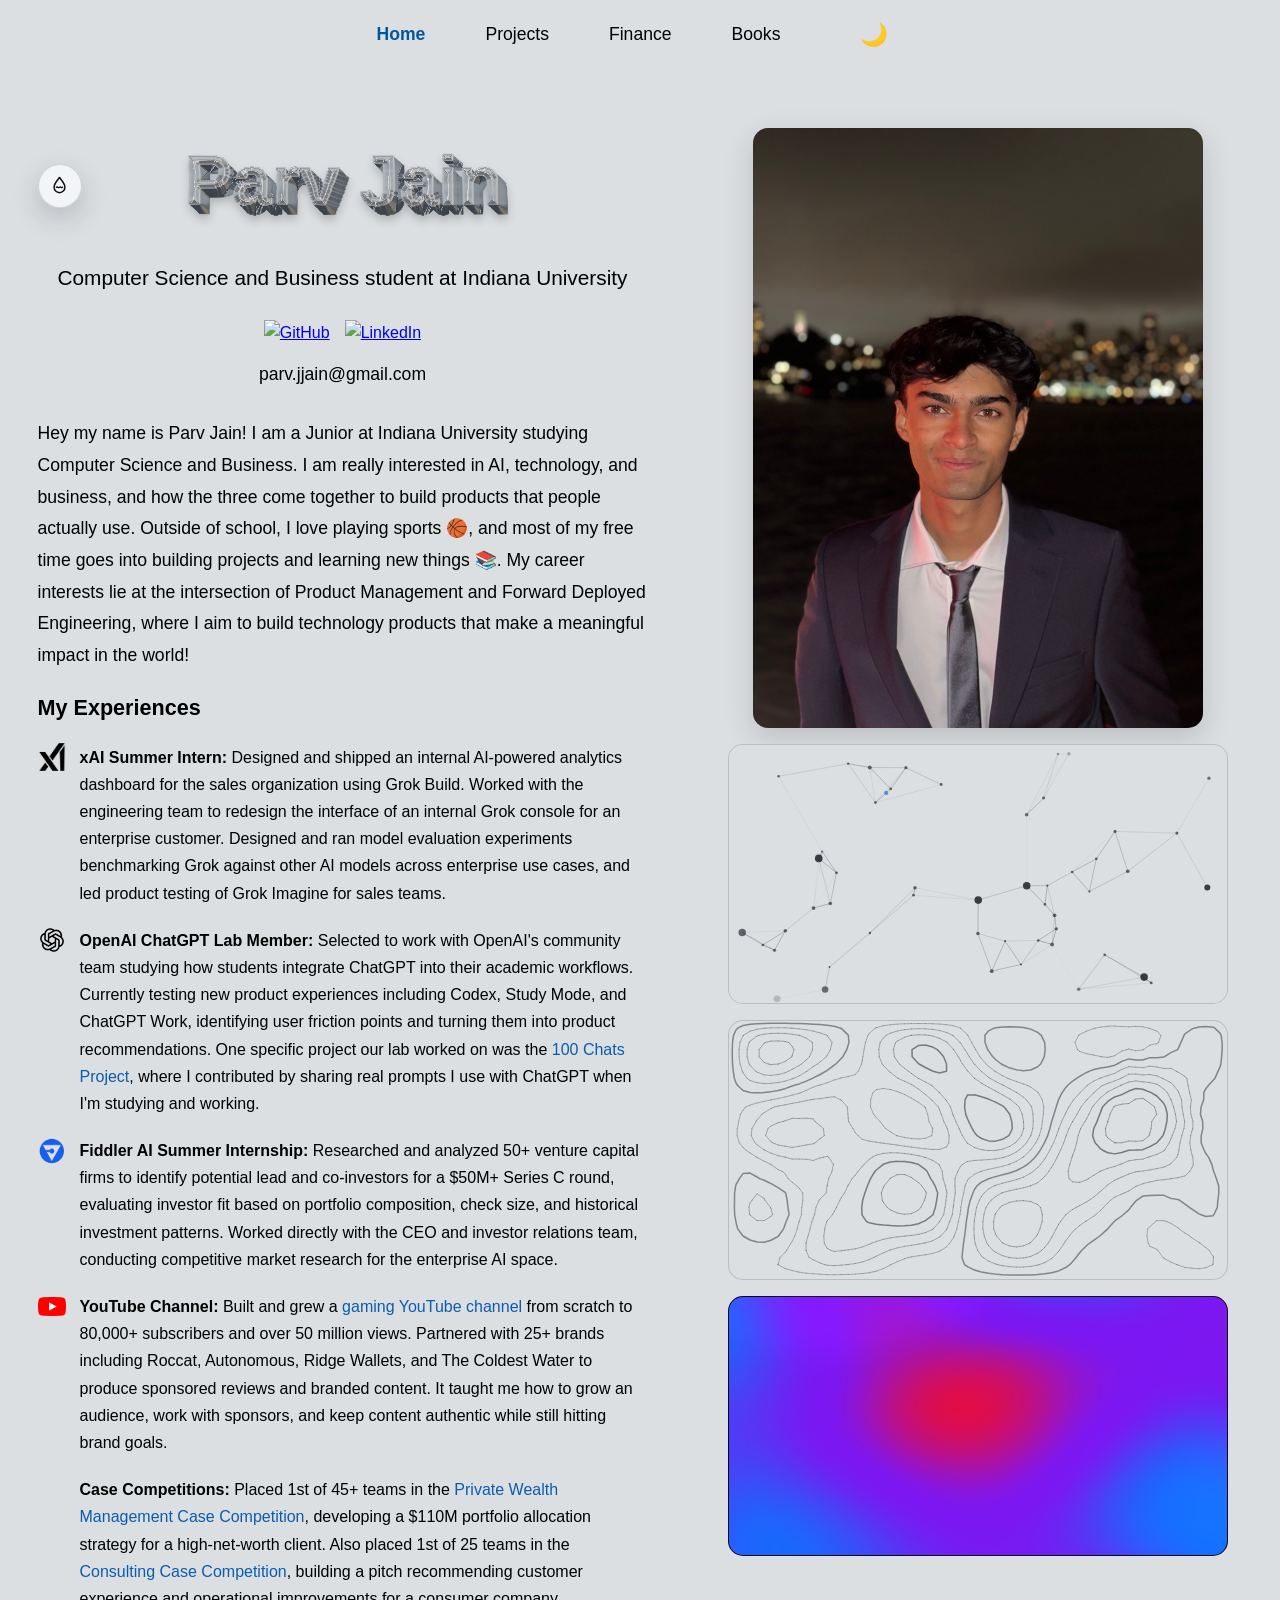
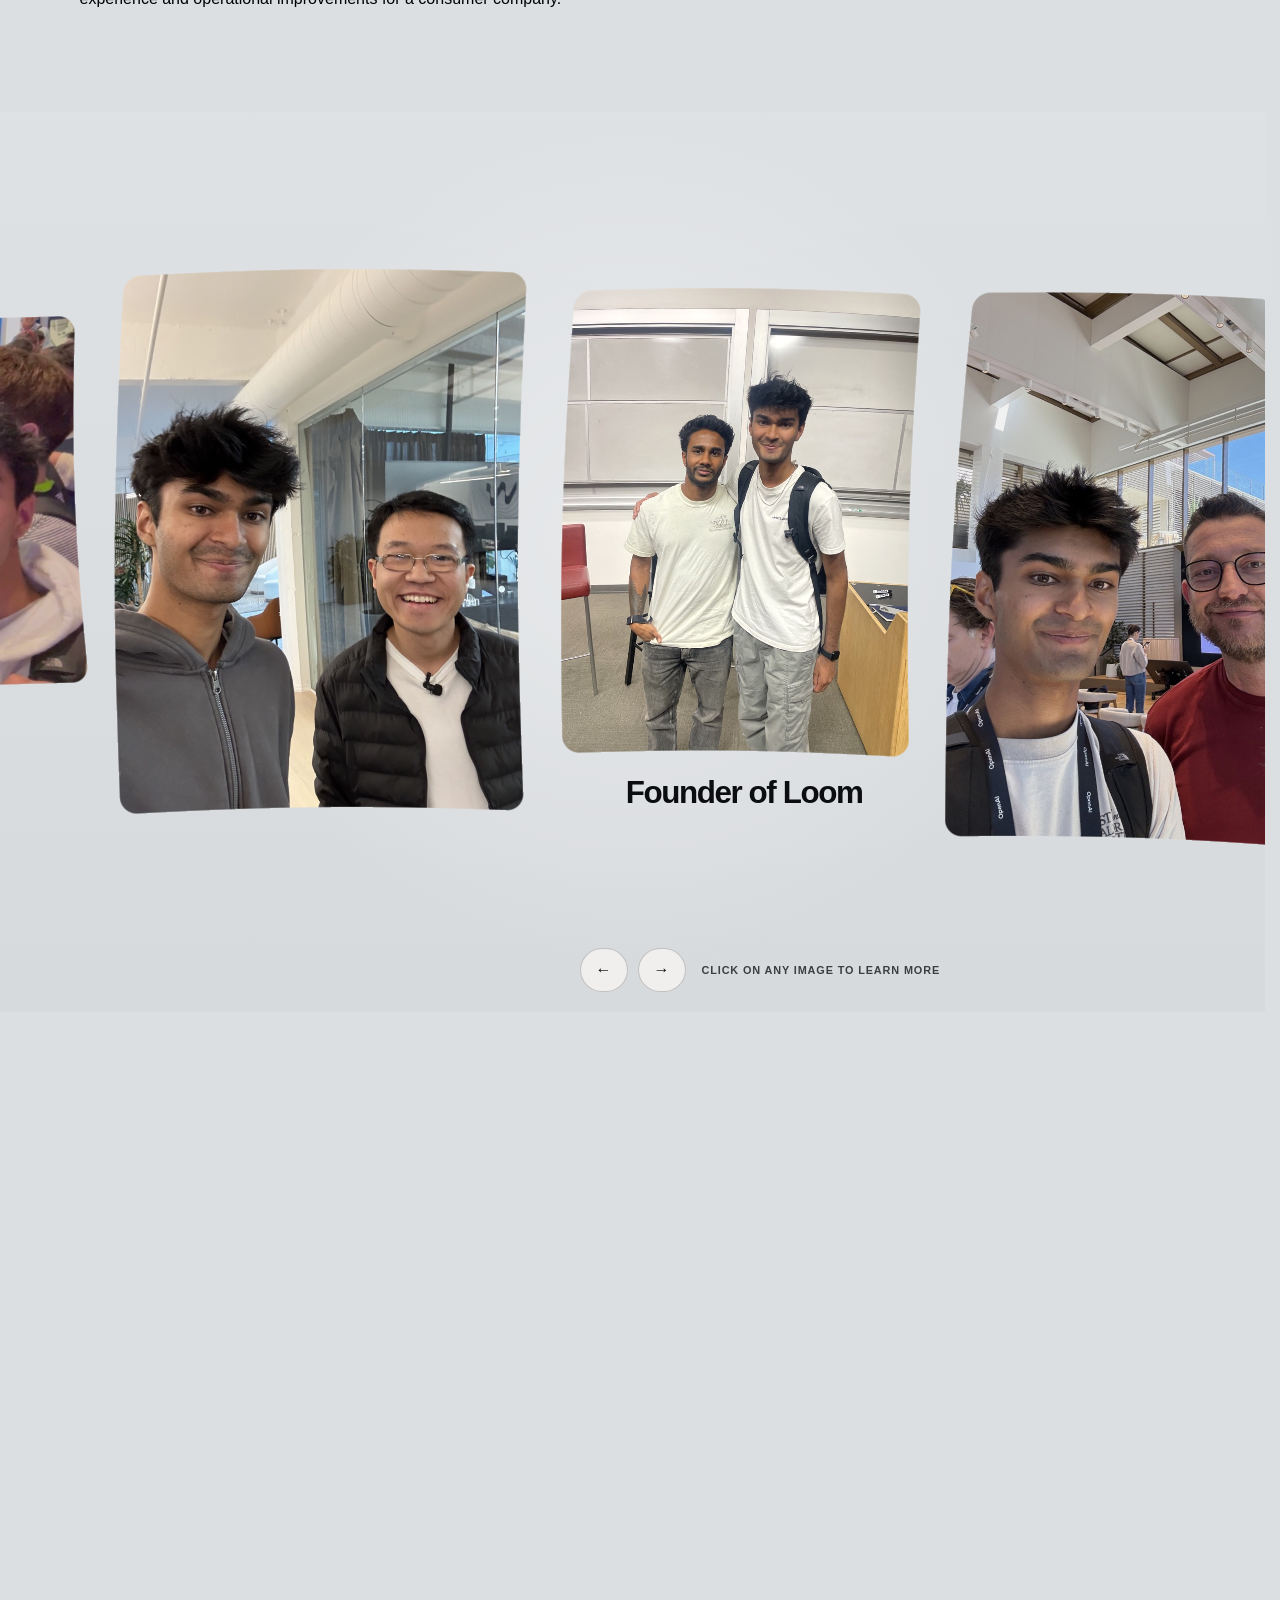
==== commit caa48eed: "Add interactive gallery ripple colors" ====
--- a/index.html
+++ b/index.html
@@ -1602,7 +1602,7 @@
 
 
     </style>
-    <link rel="stylesheet" href="interactions.css?v=20260905-smooth-7">
+    <link rel="stylesheet" href="interactions.css?v=20260905-smooth-8">
     <link rel="icon" type="image/svg+xml" href="favicon.svg">
 </head>
 <body>
@@ -1722,7 +1722,11 @@
                 <div class="image-gallery-controls" role="group" aria-label="Photo gallery controls" hidden>
                     <button type="button" id="imageGalleryPrevious" aria-label="Previous photo">←</button>
                     <button type="button" id="imageGalleryNext" aria-label="Next photo">→</button>
-                    <span class="image-gallery-controls__hint" id="imageGalleryLearnMoreHint" data-text="Click on any image to learn more">Click on any image to learn more</span>
+                    <button class="image-gallery-controls__hint" id="imageGalleryRippleControl" type="button" data-ripple-color="blue" aria-describedby="imageGalleryRippleStatus">
+                        <span class="image-gallery-controls__hint-label" id="imageGalleryLearnMoreHint" data-text="Click on any image to learn more">Click on any image to learn more</span>
+                        <span class="visually-hidden">Activate to change the ripple color.</span>
+                    </button>
+                    <span class="visually-hidden" id="imageGalleryRippleStatus" role="status" aria-live="polite" aria-atomic="true">Current ripple color: blue.</span>
                 </div>
             </div>
         </section>
@@ -2488,7 +2492,7 @@
     <script src="node-network.js?v=20260903-smooth-3"></script>
     <script src="topographic-contours.js?v=20260903-smooth-3"></script>
     <script src="plasma-blob.js?v=20260903-smooth-3"></script>
-    <script src="horizontal-gallery.js?v=20260904-smooth-14"></script>
+    <script src="horizontal-gallery.js?v=20260905-smooth-15"></script>
     <script src="interactions.js?v=20260904-smooth-3"></script>
 </body>
 </html>
--- a/interactions.css
+++ b/interactions.css
@@ -46,6 +46,11 @@
     outline-offset: -6px;
 }
 
+.image-gallery-canvas.is-pointer-focus-return:focus,
+.image-gallery-fallback__item.is-pointer-focus-return:focus {
+    outline: none;
+}
+
 .image-gallery-controls {
     position: absolute;
     z-index: 5;
@@ -58,7 +63,7 @@
 }
 .image-gallery-controls[hidden] { display: none; }
 .is-webgl-ready .image-gallery-meta__hint { display: none; }
-.image-gallery-controls button {
+.image-gallery-controls > button:not(.image-gallery-controls__hint) {
     min-width: 44px;
     min-height: 44px;
     padding: 8px 15px;
@@ -70,7 +75,7 @@
     cursor: pointer;
     white-space: nowrap;
 }
-body.dark-mode .image-gallery-controls button {
+body.dark-mode .image-gallery-controls > button:not(.image-gallery-controls__hint) {
     border-color: rgba(255, 255, 255, 0.3);
     background: rgba(11, 13, 16, 0.88);
     color: #f4f2ef;
@@ -80,12 +85,35 @@
     --gallery-hint-ink: rgba(11, 13, 16, 0.76);
     --gallery-hint-wave: rgba(11, 87, 208, 0.98);
     --gallery-hint-glow: rgba(26, 115, 232, 0.34);
+    -webkit-appearance: none;
+    appearance: none;
     position: absolute;
     top: 50%;
     left: calc(100% + 16px);
+    display: inline-flex;
+    align-items: center;
     width: max-content;
     max-width: calc(50vw - 86px);
+    min-width: 0;
+    min-height: 44px;
     margin: 0;
+    padding: 0;
+    border: 0;
+    border-radius: 0;
+    background: transparent;
+    color: inherit;
+    font: inherit;
+    cursor: pointer;
+    touch-action: manipulation;
+    white-space: nowrap;
+    pointer-events: auto;
+    user-select: none;
+    transform: translateY(-50%);
+}
+
+.image-gallery-controls__hint-label {
+    position: relative;
+    display: inline-block;
     color: var(--gallery-hint-ink);
     font-size: clamp(0.68rem, 0.8vw, 0.76rem);
     font-weight: 700;
@@ -97,10 +125,9 @@
     white-space: nowrap;
     pointer-events: none;
     user-select: none;
-    transform: translateY(-50%);
-}
-
-.image-gallery-controls__hint::after {
+}
+
+.image-gallery-controls__hint-label::after {
     content: attr(data-text);
     position: absolute;
     inset: 0;
@@ -122,14 +149,52 @@
     filter: drop-shadow(0 0 4px var(--gallery-hint-glow));
     opacity: 0;
     pointer-events: none;
-    animation: gallery-hint-ripple 3.6s cubic-bezier(0.4, 0, 0.2, 1) infinite;
-}
-
-body.dark-mode .image-gallery-controls__hint {
+    animation: gallery-hint-ripple 5.6s cubic-bezier(0.4, 0, 0.2, 1) infinite;
+}
+
+.image-gallery-controls__hint[data-ripple-color="blue"] {
+    --gallery-hint-wave: #0b57d0;
+    --gallery-hint-glow: rgba(26, 115, 232, 0.34);
+}
+
+.image-gallery-controls__hint[data-ripple-color="red"] {
+    --gallery-hint-wave: #c5221f;
+    --gallery-hint-glow: rgba(217, 48, 37, 0.34);
+}
+
+.image-gallery-controls__hint[data-ripple-color="green"] {
+    --gallery-hint-wave: #137333;
+    --gallery-hint-glow: rgba(24, 128, 56, 0.34);
+}
+
+.image-gallery-controls__hint[data-ripple-color="orange"] {
+    --gallery-hint-wave: #b06000;
+    --gallery-hint-glow: rgba(230, 124, 0, 0.36);
+}
+
+body.dark-mode .image-gallery-controls__hint-label {
     --gallery-hint-ink: rgba(244, 242, 239, 0.76);
-    --gallery-hint-wave: rgba(255, 255, 255, 0.99);
-    --gallery-hint-glow: rgba(113, 178, 255, 0.46);
     text-shadow: 0 0 15px rgba(11, 13, 16, 0.96);
+}
+
+body.dark-mode .image-gallery-controls__hint[data-ripple-color="blue"] {
+    --gallery-hint-wave: #8ab4f8;
+    --gallery-hint-glow: rgba(138, 180, 248, 0.46);
+}
+
+body.dark-mode .image-gallery-controls__hint[data-ripple-color="red"] {
+    --gallery-hint-wave: #ff8a80;
+    --gallery-hint-glow: rgba(255, 138, 128, 0.46);
+}
+
+body.dark-mode .image-gallery-controls__hint[data-ripple-color="green"] {
+    --gallery-hint-wave: #81c995;
+    --gallery-hint-glow: rgba(129, 201, 149, 0.46);
+}
+
+body.dark-mode .image-gallery-controls__hint[data-ripple-color="orange"] {
+    --gallery-hint-wave: #fbbc04;
+    --gallery-hint-glow: rgba(251, 188, 4, 0.46);
 }
 
 @keyframes gallery-hint-ripple {
@@ -157,10 +222,13 @@
         left: 50%;
         width: max-content;
         max-width: calc(100vw - 24px);
+        transform: translateX(-50%);
+    }
+
+    .image-gallery-controls__hint-label {
         font-size: clamp(0.63rem, 3.15vw, 0.72rem);
         letter-spacing: 0.065em;
         text-align: center;
-        transform: translateX(-50%);
     }
 }
 
@@ -364,7 +432,7 @@
         transition: none !important;
         scroll-behavior: auto !important;
     }
-    .image-gallery-controls__hint::after {
+    .image-gallery-controls__hint-label::after {
         display: none;
     }
     .dark-toggle:hover,
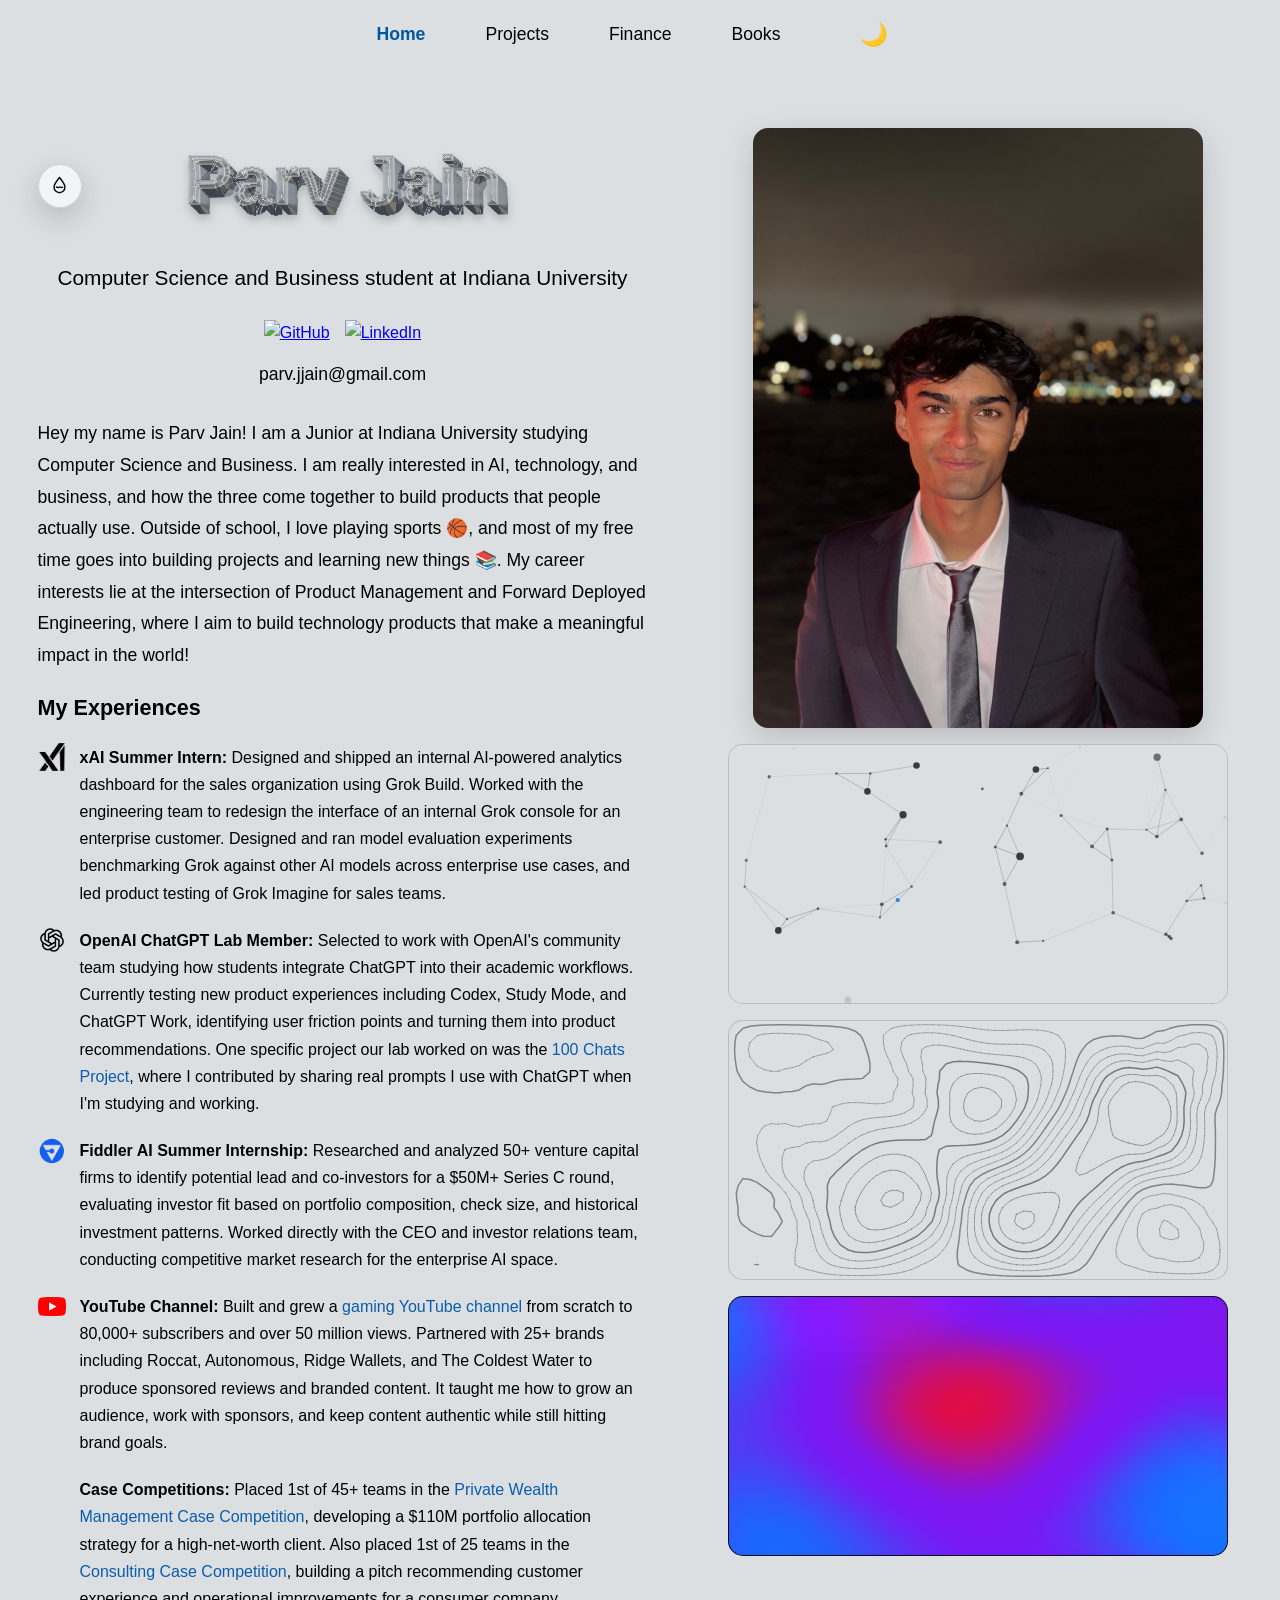
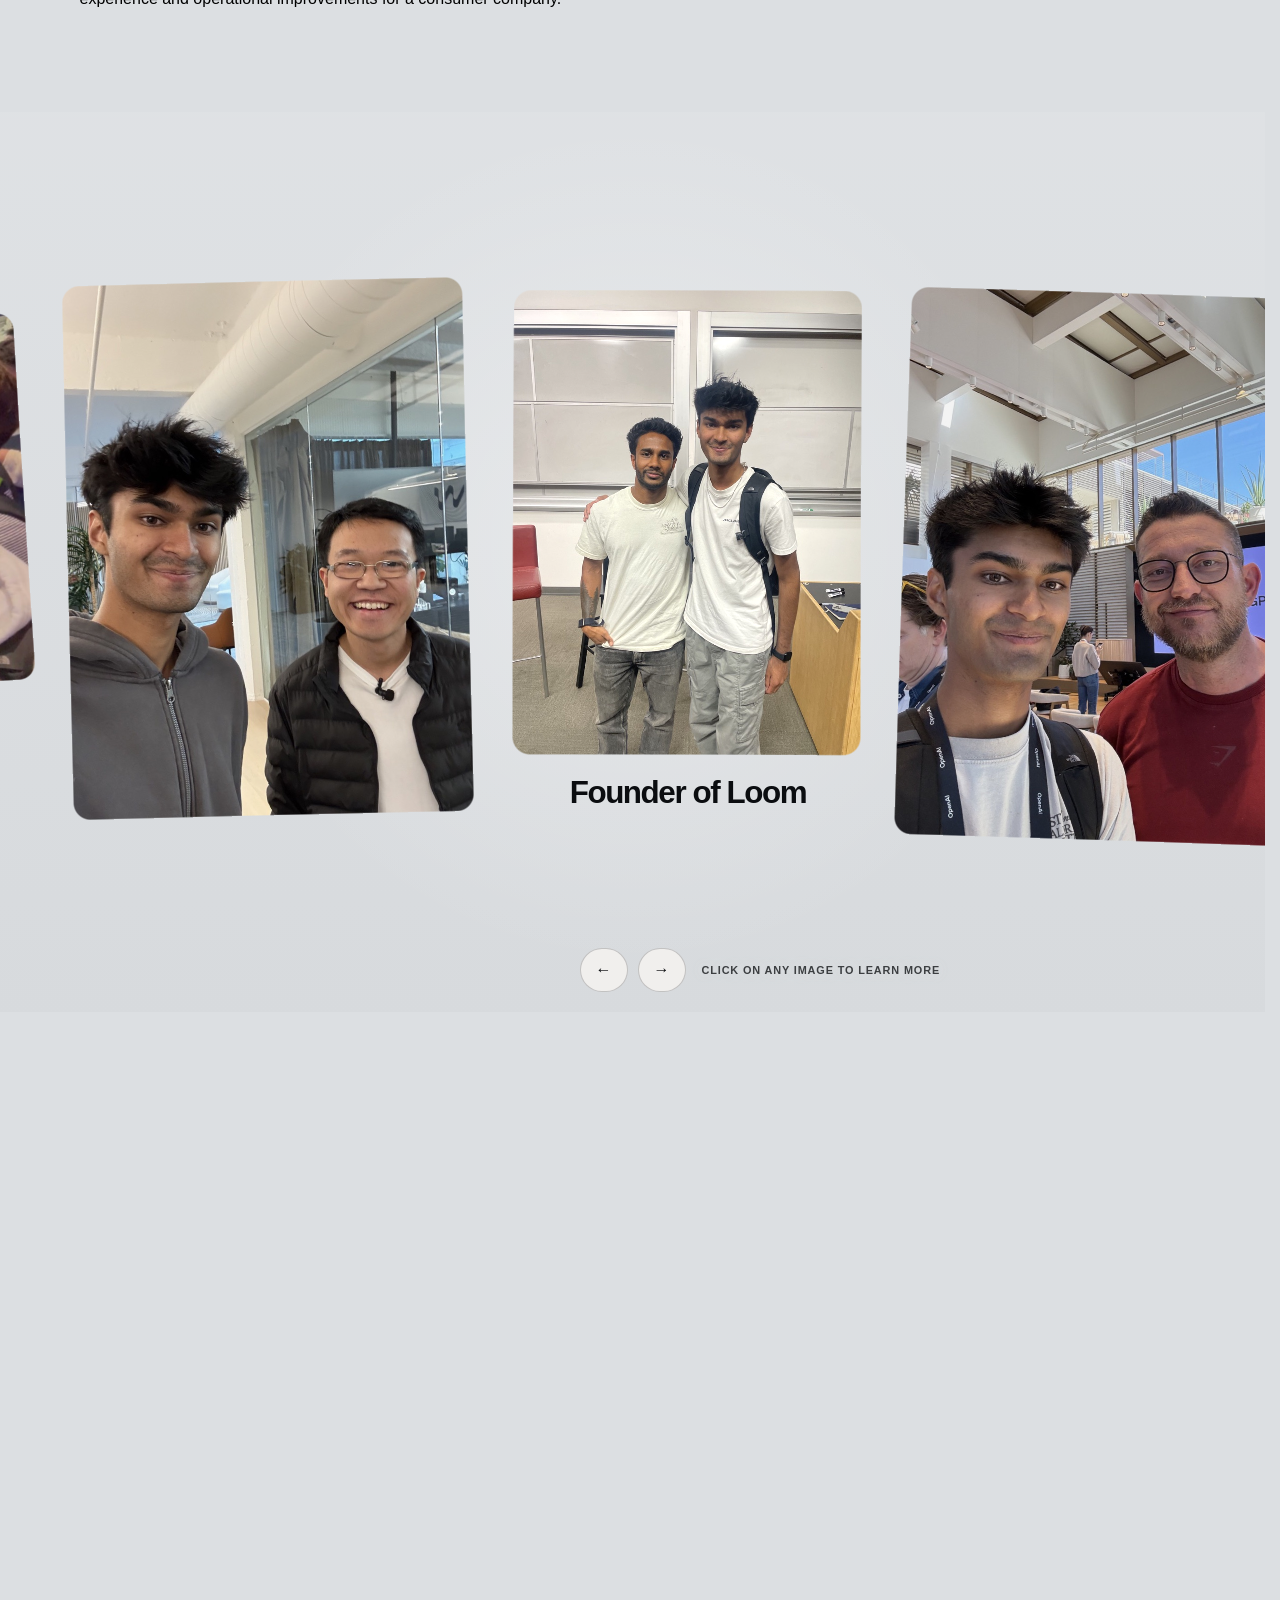
==== commit 034cbcdc: "Replay gallery ripple on click" ====
--- a/index.html
+++ b/index.html
@@ -1602,7 +1602,7 @@
 
 
     </style>
-    <link rel="stylesheet" href="interactions.css?v=20260905-smooth-8">
+    <link rel="stylesheet" href="interactions.css?v=20260905-smooth-9">
     <link rel="icon" type="image/svg+xml" href="favicon.svg">
 </head>
 <body>
@@ -2492,7 +2492,7 @@
     <script src="node-network.js?v=20260903-smooth-3"></script>
     <script src="topographic-contours.js?v=20260903-smooth-3"></script>
     <script src="plasma-blob.js?v=20260903-smooth-3"></script>
-    <script src="horizontal-gallery.js?v=20260905-smooth-15"></script>
+    <script src="horizontal-gallery.js?v=20260905-smooth-16"></script>
     <script src="interactions.js?v=20260904-smooth-3"></script>
 </body>
 </html>
--- a/interactions.css
+++ b/interactions.css
@@ -152,6 +152,10 @@
     animation: gallery-hint-ripple 5.6s cubic-bezier(0.4, 0, 0.2, 1) infinite;
 }
 
+.image-gallery-controls__hint.is-click-rippling .image-gallery-controls__hint-label::after {
+    animation: gallery-hint-click-ripple 1s cubic-bezier(0.22, 1, 0.36, 1) both;
+}
+
 .image-gallery-controls__hint[data-ripple-color="blue"] {
     --gallery-hint-wave: #0b57d0;
     --gallery-hint-glow: rgba(26, 115, 232, 0.34);
@@ -210,6 +214,21 @@
         opacity: 1;
     }
     74%, 100% {
+        background-position: -40% 50%;
+        opacity: 0;
+    }
+}
+
+@keyframes gallery-hint-click-ripple {
+    0% {
+        background-position: 100% 50%;
+        opacity: 1;
+    }
+    82% {
+        background-position: -25% 50%;
+        opacity: 1;
+    }
+    100% {
         background-position: -40% 50%;
         opacity: 0;
     }
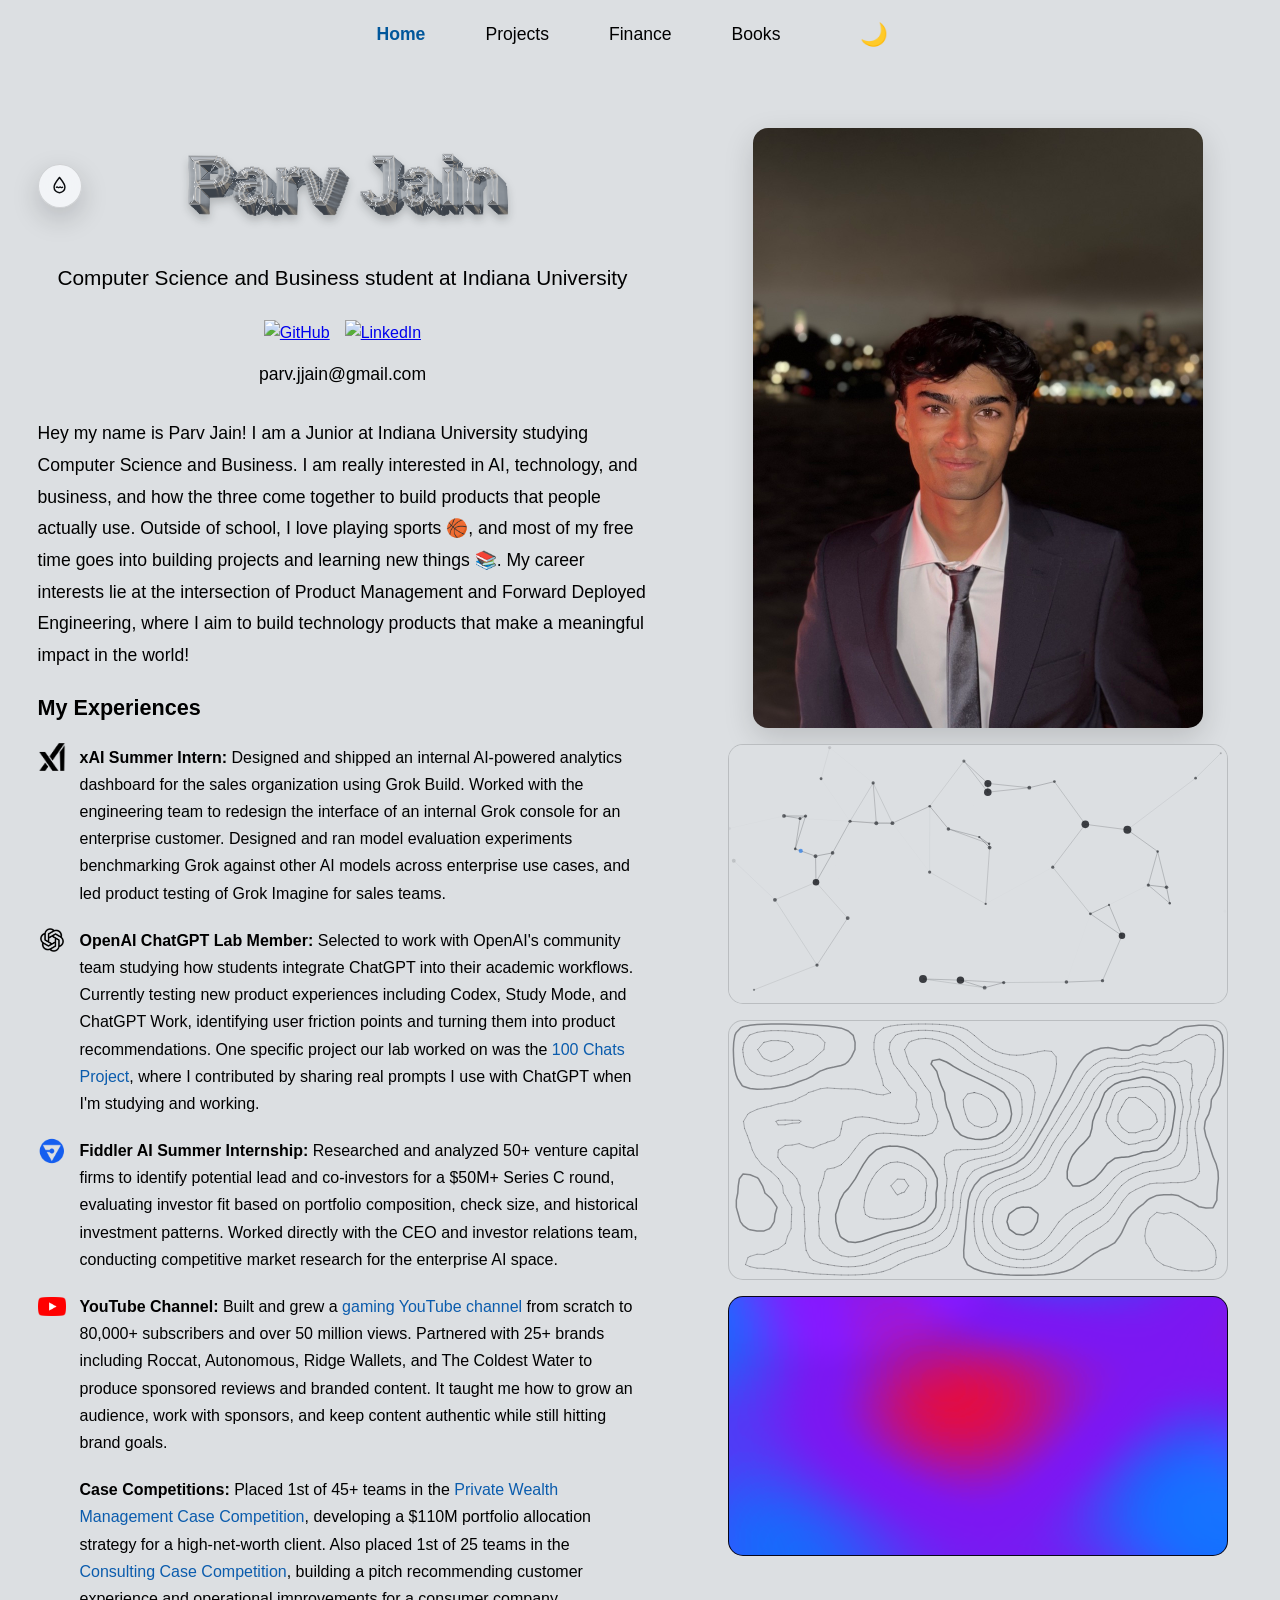
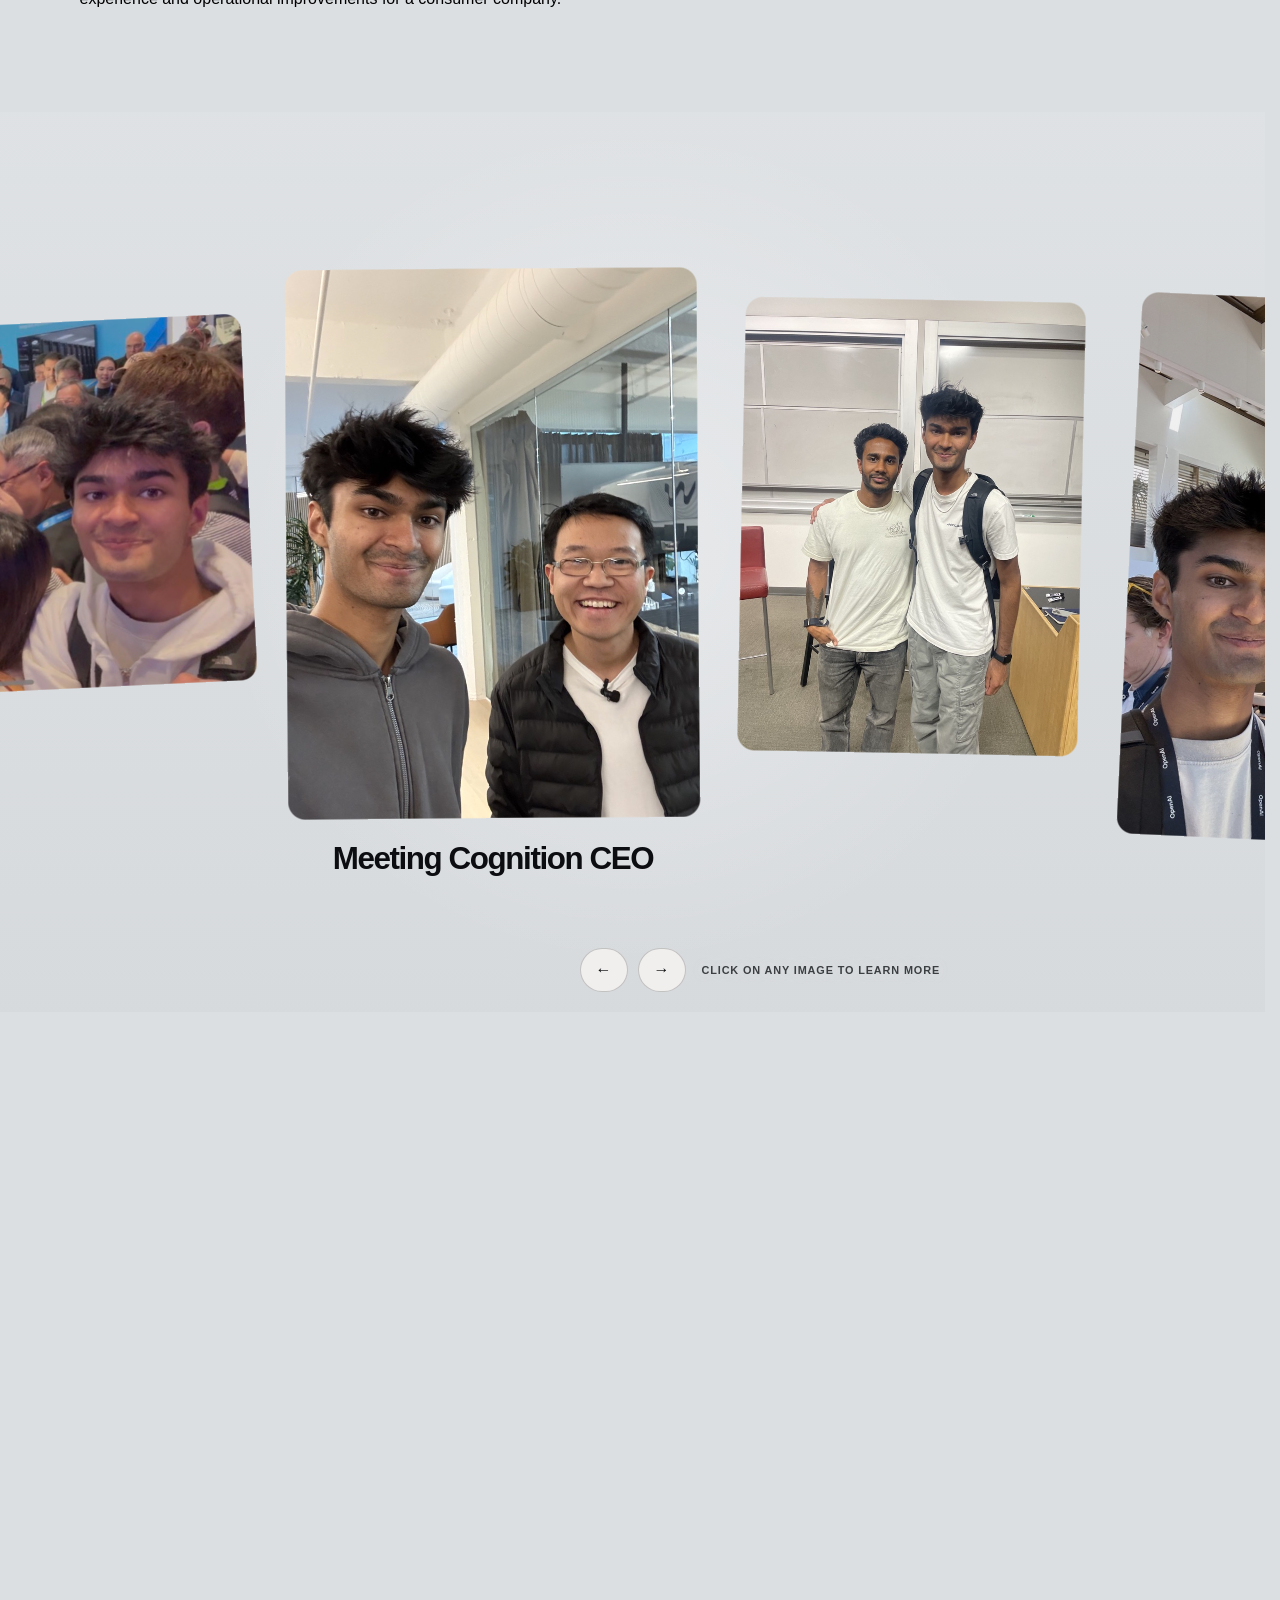
==== commit c0353e4f: "Extend gallery click ripple" ====
--- a/index.html
+++ b/index.html
@@ -1602,7 +1602,7 @@
 
 
     </style>
-    <link rel="stylesheet" href="interactions.css?v=20260905-smooth-9">
+    <link rel="stylesheet" href="interactions.css?v=20260905-smooth-10">
     <link rel="icon" type="image/svg+xml" href="favicon.svg">
 </head>
 <body>
--- a/interactions.css
+++ b/interactions.css
@@ -153,7 +153,7 @@
 }
 
 .image-gallery-controls__hint.is-click-rippling .image-gallery-controls__hint-label::after {
-    animation: gallery-hint-click-ripple 1s cubic-bezier(0.22, 1, 0.36, 1) both;
+    animation: gallery-hint-click-ripple 4s cubic-bezier(0.22, 1, 0.36, 1) both;
 }
 
 .image-gallery-controls__hint[data-ripple-color="blue"] {
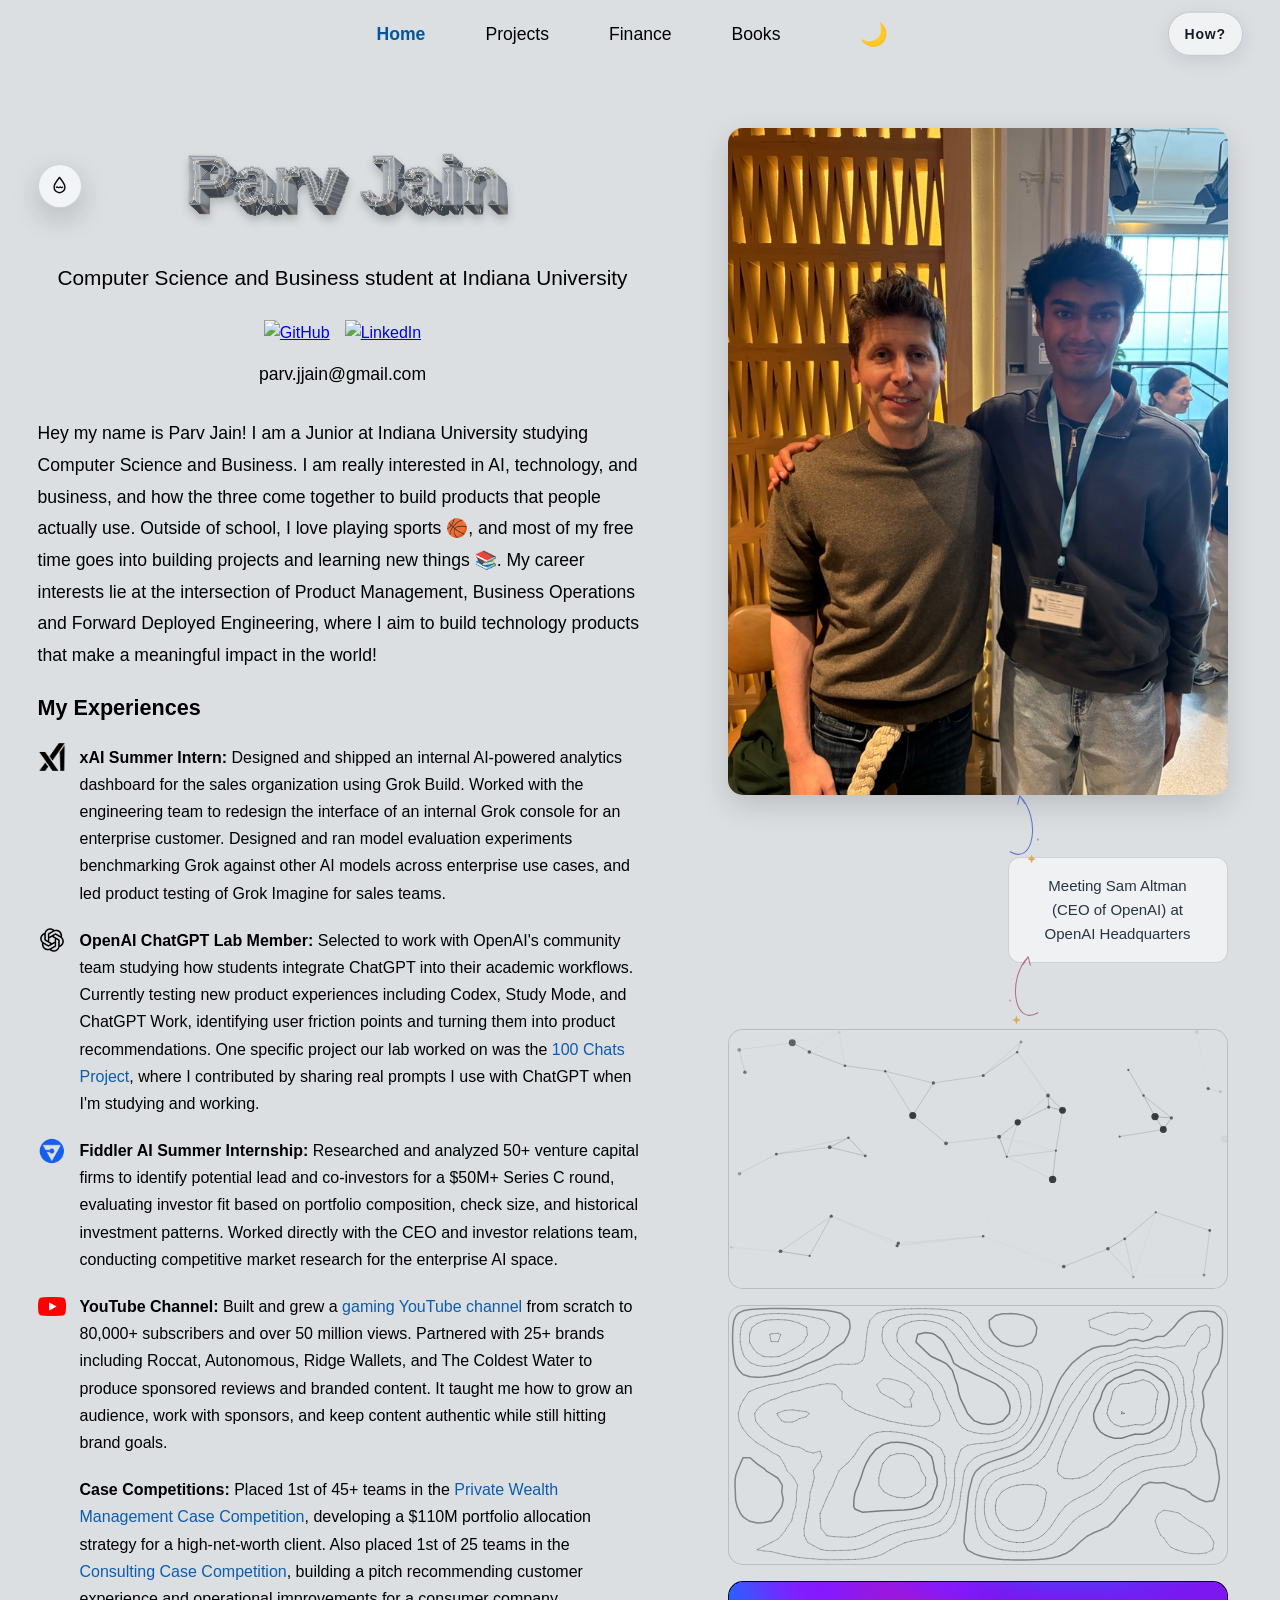
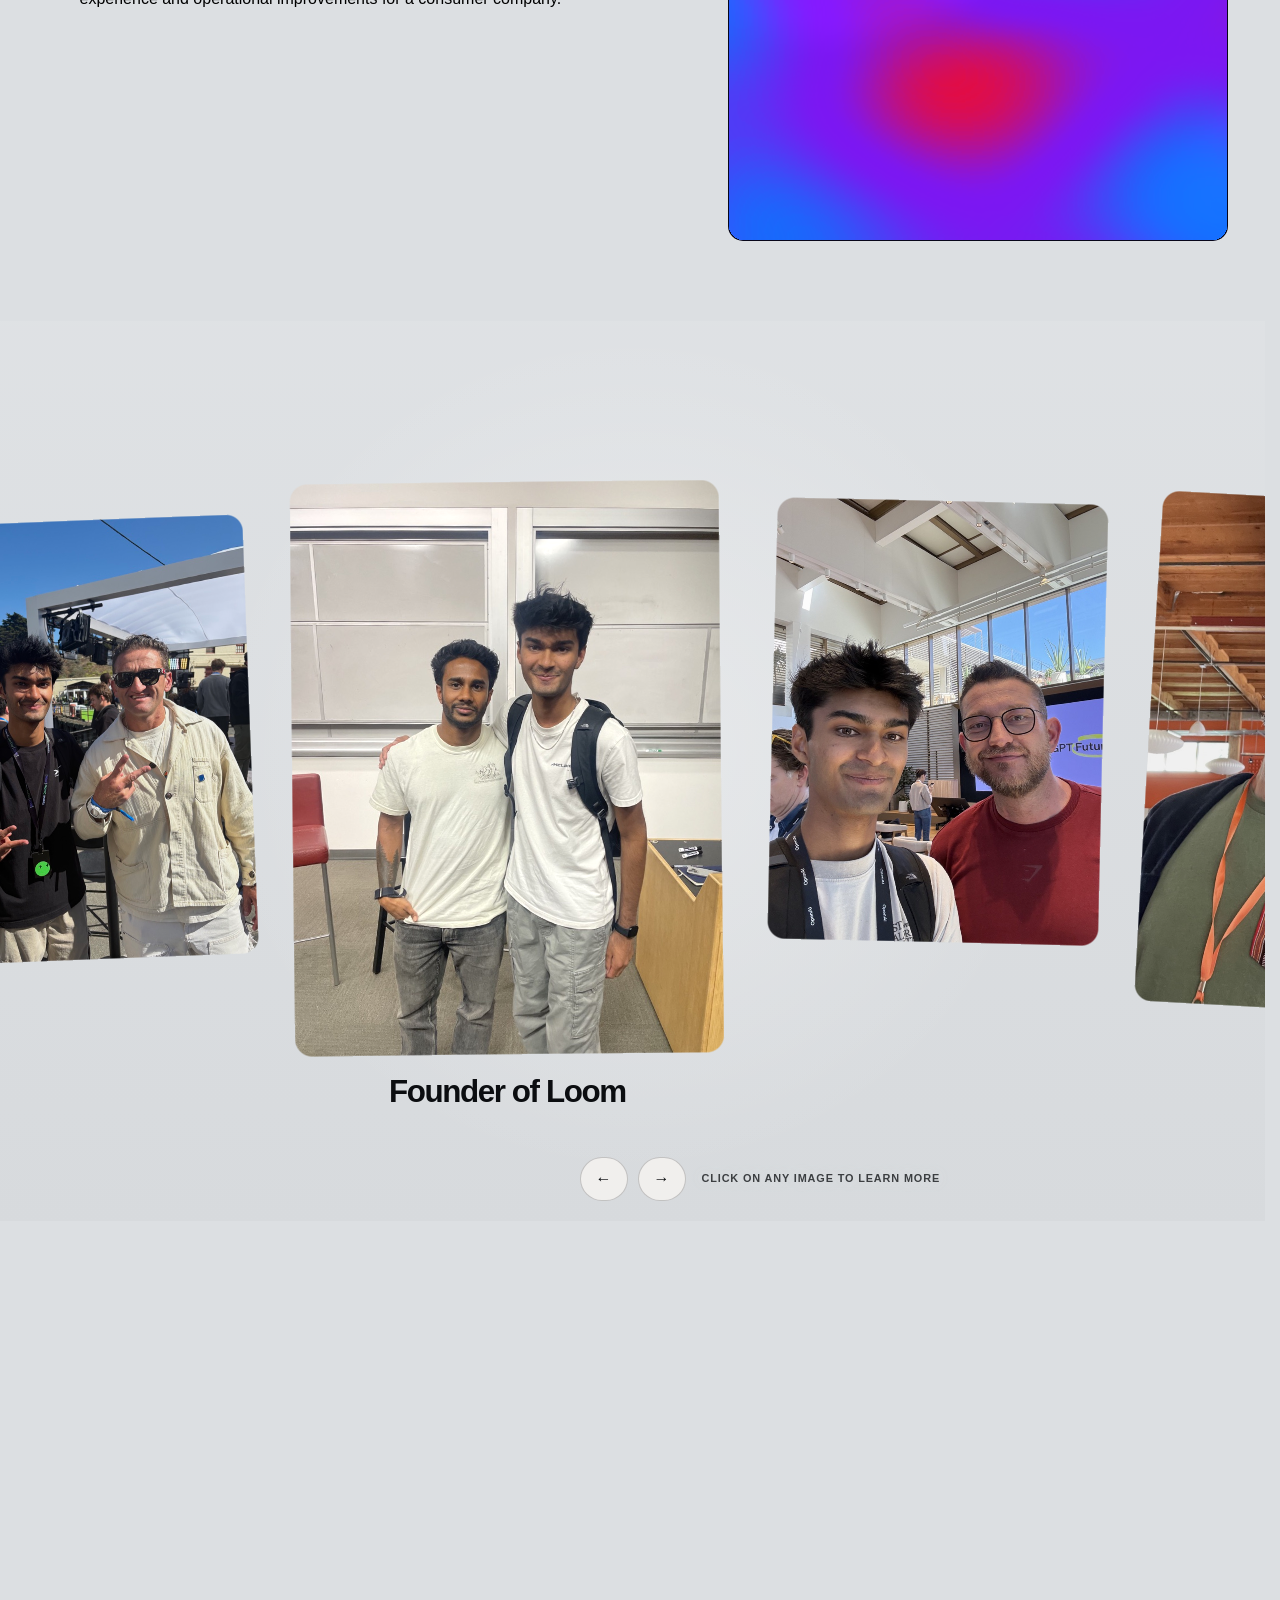
==== commit 207bf5e6: "Refresh portfolio, projects, and interactive books" ====
--- a/index.html
+++ b/index.html
@@ -618,6 +618,7 @@
         }
 
         .hero-image {
+            position: relative;
             display: flex;
             flex-direction: column;
             justify-content: flex-start;
@@ -626,12 +627,94 @@
         }
 
         .hero-image > img {
-            width: 90%;
-            max-width: 450px;
-            align-self: center;
+            width: 100%;
+            max-width: 500px;
             height: auto;
             border-radius: 15px;
             box-shadow: 0 10px 30px rgba(0, 0, 0, 0.15);
+        }
+
+        .hero-photo-note {
+            /* The note and doodles never take width away from the photo. */
+            position: absolute;
+            top: 333.333px;
+            left: calc(100% + 48px);
+            transform: translateY(-50%);
+            width: 128px;
+        }
+
+        .hero-photo-caption {
+            display: flex;
+            align-items: center;
+            justify-content: center;
+            width: 100%;
+            min-height: 184px;
+            margin: 0;
+            padding: 16px 12px;
+            border: 1px solid rgba(20, 26, 35, 0.15);
+            border-radius: 12px;
+            background: rgba(255, 255, 255, 0.55);
+            color: #293343;
+            font-size: 0.9375rem;
+            line-height: 1.6;
+            text-align: center;
+            text-wrap: balance;
+            overflow-wrap: break-word;
+        }
+
+        .hero-note-arrow {
+            position: absolute;
+            right: 12px;
+            width: 190px;
+            height: 90px;
+            overflow: visible;
+            pointer-events: none;
+            color: #6475c9;
+        }
+
+        .hero-note-arrow--above { top: -86px; }
+        .hero-note-arrow--below {
+            bottom: -86px;
+            transform: scaleY(-1);
+            color: #b56f91;
+        }
+
+        body.dark-mode .hero-note-arrow--above { color: #aebcff; }
+        body.dark-mode .hero-note-arrow--below { color: #eda4c4; }
+
+        body.dark-mode .hero-photo-caption {
+            border-color: rgba(255, 255, 255, 0.2);
+            background: rgba(255, 255, 255, 0.08);
+            color: #e2e8f0;
+        }
+
+        @media (max-width: 1580px) {
+            .hero-photo-note {
+                position: relative;
+                top: auto;
+                left: auto;
+                align-self: flex-end;
+                transform: none;
+                width: min(220px, 90%);
+                margin: 42px 0 50px;
+            }
+            .hero-photo-caption {
+                min-height: 0;
+            }
+            .hero-note-arrow {
+                right: auto;
+                left: -24px;
+                width: 80px;
+                height: 80px;
+            }
+            .hero-note-arrow--above {
+                top: -65px;
+                transform: rotate(90deg);
+            }
+            .hero-note-arrow--below {
+                bottom: -70px;
+                transform: rotate(90deg) scaleY(-1);
+            }
         }
 
         .canvas-strip {
@@ -1603,6 +1686,217 @@
 
     </style>
     <link rel="stylesheet" href="interactions.css?v=20260905-smooth-10">
+    <style id="site-how-styles">
+        /* The How? experience is self-contained in this local home page. */
+        .how-launcher {
+            position: absolute;
+            top: 50%;
+            right: max(22px, env(safe-area-inset-right));
+            transform: translateY(-50%);
+            min-width: 70px;
+            min-height: 44px;
+            padding: 10px 16px;
+            border: 1px solid rgba(20, 26, 35, 0.18);
+            border-radius: 999px;
+            background: rgba(255, 255, 255, 0.6);
+            color: #151b24;
+            box-shadow: 0 5px 18px rgba(15, 22, 35, 0.1);
+            font: inherit;
+            font-size: 0.875rem;
+            font-weight: 700;
+            letter-spacing: 0.06em;
+            cursor: pointer;
+            transition: background-color 200ms ease, box-shadow 200ms ease;
+        }
+        .how-launcher:hover {
+            background: rgba(255, 255, 255, 0.9);
+            box-shadow: 0 6px 24px rgba(15, 22, 35, 0.18);
+        }
+        body.dark-mode .how-launcher {
+            color: #fff;
+            background: rgba(255, 255, 255, 0.09);
+            border-color: rgba(255, 255, 255, 0.24);
+        }
+        html.how-is-open { overflow: hidden; }
+        html.how-is-open .trailing-cursor { visibility: hidden !important; }
+        html.how-is-open .how-dialog,
+        html.how-is-open .how-dialog * { cursor: auto !important; }
+        html.how-is-open .how-dialog button,
+        html.how-is-open .how-dialog button * { cursor: pointer !important; }
+
+        .how-dialog {
+            --how-ink: #101827;
+            --how-muted: #293343;
+            --how-line: rgba(26, 39, 59, 0.17);
+            --how-surface: #d1d4d8;
+            width: min(1120px, calc(100% - 40px));
+            max-width: none;
+            height: min(980px, calc(100dvh - 32px));
+            max-height: calc(100dvh - 32px);
+            margin: auto;
+            padding: 0;
+            border: 1px solid rgba(255, 255, 255, 0.5);
+            border-radius: 26px;
+            overflow: hidden;
+            background: var(--how-surface);
+            color: var(--how-ink);
+            box-shadow: 0 28px 90px rgba(8, 15, 27, 0.28);
+            font: inherit;
+            text-align: left;
+        }
+        .how-dialog[open] { display: flex; flex-direction: column; }
+        .how-dialog::backdrop {
+            background: rgba(13, 19, 29, 0.28);
+            backdrop-filter: blur(8px);
+            -webkit-backdrop-filter: blur(8px);
+        }
+        body.dark-mode .how-dialog {
+            --how-ink: #f6f8fd;
+            --how-muted: #d5deec;
+            --how-line: rgba(220, 229, 245, 0.2);
+            --how-surface: #252932;
+            border-color: rgba(230, 238, 255, 0.22);
+        }
+        .how-dialog[data-technical="true"],
+        body.dark-mode .how-dialog[data-technical="true"] {
+            --how-ink: #fff9df;
+            --how-muted: #e0e5ef;
+            --how-line: rgba(255, 217, 84, 0.22);
+            --how-surface: #151922;
+            border-color: rgba(255, 217, 84, 0.35);
+        }
+        .how-dialog[data-technical="true"]::backdrop { background: rgba(6, 10, 18, 0.38); }
+        .how-dialog .how-header {
+            flex: 0 0 auto;
+            padding: 24px 40px 22px;
+            border-bottom: 1px solid var(--how-line);
+        }
+        .how-toolbar { display: flex; align-items: center; justify-content: space-between; gap: 16px; }
+        .how-dialog button { font: inherit; }
+        .how-mode {
+            display: inline-flex;
+            align-items: center;
+            gap: 12px;
+            min-height: 44px;
+            padding: 0;
+            border: 0;
+            background: none;
+            color: var(--how-ink);
+            font-size: 0.9375rem !important;
+            font-weight: 700 !important;
+            text-align: left;
+        }
+        .how-mode__track {
+            display: block;
+            flex: 0 0 auto;
+            width: 54px;
+            height: 30px;
+            padding: 3px;
+            border-radius: 999px;
+            background: rgba(120, 135, 155, 0.3);
+            box-shadow: inset 0 0 0 1px var(--how-line);
+            transition: background-color 220ms ease, box-shadow 220ms ease;
+        }
+        .how-mode__knob {
+            display: grid;
+            place-items: center;
+            width: 24px;
+            height: 24px;
+            border-radius: 50%;
+            background: #fff;
+            font-size: 15px;
+            line-height: 1;
+            box-shadow: 0 2px 5px rgba(0, 0, 0, 0.16);
+            transition: transform 240ms cubic-bezier(0.2, 0.8, 0.2, 1);
+        }
+        .how-mode[aria-checked="true"] .how-mode__track {
+            background: #ffda4b;
+            box-shadow: 0 0 22px rgba(255, 218, 75, 0.24);
+        }
+        .how-mode[aria-checked="true"] .how-mode__knob { transform: translateX(24px); }
+        .how-close {
+            display: grid;
+            place-items: center;
+            flex: 0 0 auto;
+            width: 44px;
+            height: 44px;
+            padding: 0;
+            border: 1px solid var(--how-line);
+            border-radius: 50%;
+            background: transparent;
+            color: var(--how-ink);
+            font-size: 1.7rem !important;
+            line-height: 1;
+        }
+        .how-dialog button:focus-visible,
+        .how-dialog .how-scroll:focus-visible { outline: 3px solid #347fe9; outline-offset: 4px; }
+        .how-dialog[data-technical="true"] button:focus-visible,
+        .how-dialog[data-technical="true"] .how-scroll:focus-visible { outline-color: #ffda4b; }
+        .how-dialog .how-title {
+            margin: 20px 0 10px;
+            color: var(--how-ink);
+            font-size: clamp(1.65rem, 3.2vw, 2.4rem);
+            font-weight: 700;
+            line-height: 1.15;
+        }
+        .how-dialog .how-intro { margin: 0; color: var(--how-muted); font-size: 1rem; line-height: 1.55; }
+        .how-scroll {
+            flex: 1 1 auto;
+            min-height: 0;
+            overflow-y: auto;
+            overscroll-behavior: contain;
+            scrollbar-gutter: stable;
+            scrollbar-color: #7e8a9d transparent;
+            padding: 4px 40px 34px;
+        }
+        .how-list { list-style: none; counter-reset: how-step; margin: 0; padding: 0; }
+        .how-item { position: relative; counter-increment: how-step; padding: 26px 0 26px 40px; }
+        .how-item + .how-item { border-top: 1px solid var(--how-line); }
+        .how-item::before {
+            content: counter(how-step, decimal-leading-zero);
+            position: absolute;
+            top: 30px;
+            left: 0;
+            color: var(--how-muted);
+            font-size: 0.8125rem;
+            font-weight: 700;
+        }
+        .how-dialog .how-item h3 { margin: 0 0 10px; color: var(--how-ink); font-size: 1.2rem; line-height: 1.35; }
+        .how-dialog .how-item p { max-width: 90ch; margin: 0; color: var(--how-muted); font-size: 1.1rem; line-height: 1.8; overflow-wrap: anywhere; }
+        .how-dialog [data-how-copy="technical"] { display: none; }
+        .how-dialog[data-technical="true"] [data-how-copy="simple"] { display: none; }
+        .how-dialog[data-technical="true"] [data-how-copy="technical"] { display: block; }
+        .how-burst { position: absolute; inset: 0; overflow: hidden; pointer-events: none; z-index: 2; }
+        .how-bulb { position: absolute; left: 0; top: 0; font-size: 24px; line-height: 1; will-change: transform, opacity; }
+        .how-status { position: absolute; width: 1px; height: 1px; margin: -1px; padding: 0; overflow: hidden; clip-path: inset(50%); white-space: nowrap; }
+        @keyframes how-reveal {
+            from { opacity: 0; transform: translateY(-14px) scale(0.97); }
+            to { opacity: 1; transform: translateY(0) scale(1); }
+        }
+        @media (prefers-reduced-motion: no-preference) {
+            .how-dialog[open] { animation: how-reveal 260ms cubic-bezier(0.2, 0.8, 0.2, 1); }
+        }
+        @media (prefers-reduced-motion: reduce) {
+            .how-dialog, .how-dialog *, .how-launcher { animation: none !important; transition: none !important; }
+        }
+        @media (max-width: 900px) {
+            nav .nav-container { gap: clamp(12px, 2.6vw, 28px); padding-inline: 14px 104px; }
+        }
+        @media (max-width: 480px) {
+            nav { padding-block: 12px; }
+            nav .nav-container { display: grid; grid-template-columns: repeat(4, minmax(0, 1fr)); gap: 12px 8px; padding-inline: 16px; text-align: center; }
+            nav .nav-container a { font-size: 1rem; }
+            nav .dark-toggle { grid-column: 3; justify-self: end; min-height: 44px; margin-left: 0; }
+            .how-launcher { position: static; grid-column: 4; justify-self: end; transform: none; min-width: 64px; padding-inline: 12px; }
+            .how-dialog { width: calc(100% - 20px); height: calc(100dvh - 24px); max-height: calc(100dvh - 24px); border-radius: 20px; }
+            .how-dialog .how-header { padding: 16px 20px; }
+            .how-scroll { padding: 0 20px 20px; }
+            .how-item { padding: 22px 0; }
+            .how-item::before { position: static; display: block; margin-bottom: 7px; }
+            .how-dialog .how-item p { font-size: 1rem; line-height: 1.75; }
+            .how-dialog .how-title { margin-top: 16px; }
+        }
+    </style>
     <link rel="icon" type="image/svg+xml" href="favicon.svg">
 </head>
 <body>
@@ -1615,8 +1909,89 @@
             <a href="finance.html">Finance</a>
             <a href="book.html">Books</a>
             <button id="darkModeToggle" class="dark-toggle" type="button" aria-label="Dark mode" aria-pressed="false">🌙</button>
+            <button class="how-launcher" id="siteHowButton" type="button" aria-haspopup="dialog" aria-controls="siteHowDialog" aria-expanded="false" aria-label="How is this site built?">How?</button>
         </div>
     </nav>
+
+    <dialog class="how-dialog" id="siteHowDialog" aria-labelledby="siteHowTitle" aria-describedby="siteHowIntro" data-technical="false" data-lenis-prevent>
+        <header class="how-header">
+            <div class="how-toolbar">
+                <button class="how-mode" id="siteHowMode" type="button" role="switch" aria-checked="false" aria-label="Technical version" autofocus>
+                    <span class="how-mode__track" aria-hidden="true"><span class="how-mode__knob">💡</span></span>
+                    <span>Technical version</span>
+                </button>
+                <button class="how-close" id="siteHowClose" type="button" aria-label="Close site explanation"><span aria-hidden="true">×</span></button>
+            </div>
+            <h2 class="how-title" id="siteHowTitle">How is this site built?</h2>
+            <p class="how-intro" id="siteHowIntro">A little look behind the scenes!</p>
+        </header>
+        <div class="how-scroll" id="siteHowScroll" tabindex="0" role="region" aria-label="How the site works" data-lenis-prevent>
+            <ol class="how-list">
+                <li class="how-item">
+                    <h3>The circular trailing cursor</h3>
+                    <p data-how-copy="simple">A circle follows the pointer with a slight delay, stretching as you move faster. It reverses the colors beneath it, appearing dark over light areas and light over dark areas so it stays visible across the page.</p>
+                    <p data-how-copy="technical">The cursor is a 36-pixel HTML layer positioned above the page. Each animation frame interpolates its position toward the pointer, with timing adjusted for different screen refresh rates. Pointer speed and direction control stretching and rotation. CSS difference blending combines its white fill with the pixels underneath, inverting their colors so the cursor stays visible on both light and dark backgrounds.</p>
+                </li>
+                <li class="how-item">
+                    <h3>How the cursor wraps around links</h3>
+                    <p data-how-copy="simple">When you hover over GitHub, my email, or navigation links such as Projects, the site measures the item and reshapes the cursor to frame it. The shape follows your movement slightly, then returns to a circle when you move away.</p>
+                    <p data-how-copy="technical">Hover detection identifies the link or button beneath the pointer and measures its position and dimensions. The cursor transitions to those dimensions, adding spacing and adjusting its corner radius for the target. A magnetic offset blends the target’s center with the pointer’s position, so the shape stays attached while responding to movement. Leaving the target releases that attachment and restores the circular shape.</p>
+                </li>
+                <li class="how-item">
+                    <h3>Liquid-metal “Parv Jain”</h3>
+                    <p data-how-copy="simple">My name is rendered with moving highlights and reflections that give the letters the appearance of polished metal. Your pointer changes those reflections, and clicking sends a ripple across the surface.</p>
+                    <p data-how-copy="technical">Canvas2D first draws the lettering into an image. The site converts this into a distance field that records how far each pixel is from a letter’s edge. WebGL2 uses that information to calculate simulated surface angles, beveled edges and depth. Custom GPU shaders combine those angles with moving reflections and highlights to create the metal finish. Pointer movement and click waves alter the shading, giving the flat text the appearance of a liquid surface.</p>
+                </li>
+                <li class="how-item">
+                    <h3>The font throughout the site</h3>
+                    <p data-how-copy="simple">The site uses Product Sans, including the introduction and this panel. Regular and bold weights give the text a consistent look while distinguishing descriptions from headings. The font files are stored with the website.</p>
+                    <p data-how-copy="technical">Product Sans is loaded from regular and bold font files stored with the site. Shared CSS applies the same font family across pages and this panel. The browser can display a system fallback while the files load, keeping text visible during loading. Once the font is ready, the liquid-metal renderer rebuilds its text image using the bold face so the canvas lettering matches the rest of the design.</p>
+                </li>
+                <li class="how-item">
+                    <h3>Node Network canvas</h3>
+                    <p data-how-copy="simple">The site draws moving points and connects nearby ones with lines. Your pointer pushes points aside and temporarily separates connections, while clicking sends a pulse through the network. The drawing updates continuously as the points move.</p>
+                    <p data-how-copy="technical">Canvas2D draws a particle system whose nodes store their positions, movement and connections. A spatial grid groups nearby nodes, reducing the work needed to find neighbors. Connection limits keep the network readable, while spring forces and damping control how nodes move away from the pointer and settle back. Connections fade when disturbed and recover over time. Clicks add outward forces and animated pulses that travel through the network.</p>
+                </li>
+                <li class="how-item">
+                    <h3>Topographic Contours canvas</h3>
+                    <p data-how-copy="simple">The site calculates a shifting surface and draws contour lines along areas of equal height, much like a topographic map. Moving your pointer raises the surface nearby, and clicking sends a wave through the contours.</p>
+                    <p data-how-copy="technical">The surface is represented by a grid of height values that changes over time. A marching-squares algorithm finds where each of 14 elevation levels crosses the grid cells, then Canvas2D draws the resulting contour lines. A fixed-step wave simulation updates neighboring cells to spread motion while damping gradually reduces it. Ambient movement, local pointer displacement and click-generated waves combine to shape the final surface.</p>
+                </li>
+                <li class="how-item">
+                    <h3>Persistent Plasma field</h3>
+                    <p data-how-copy="simple">This field builds on its previous frame, so colors continue flowing after your pointer moves away. Moving through it adds motion and color, while clicking changes the drawing color and creates a ripple. The trails gradually fade, and refreshing starts a new field.</p>
+                    <p data-how-copy="technical">WebGL2 runs the simulation on the GPU using two textures that alternate between reading the previous state and writing the next. They hold movement and dye information. Each update transports dye through the velocity field, adds pointer forces, and applies diffusion and gradual decay. A separate rendering pass converts that state into color and lighting. Keeping the previous state creates lasting trails during the session; reloading the page resets the simulation.</p>
+                </li>
+                <li class="how-item">
+                    <h3>The horizontal WebGL photo gallery</h3>
+                    <p data-how-copy="simple">The gallery repeats the photos to create a continuous track in either direction. Scrolling and dragging build momentum, while gradual changes in speed make movement feel smooth. The photos bend slightly as they move, with your device’s graphics hardware drawing each frame.</p>
+                    <p data-how-copy="technical">WebGL2 maps each photo onto a subdivided surface. GPU shaders move points on that surface according to scroll speed and pointer position, creating the bending and rotation, while a pixel mask rounds the corners. Repeated image instances wrap around the track to create continuous movement in either direction. A custom spring-and-momentum model smooths input independently of Lenis. Standard HTML images provide a fallback when WebGL is unavailable.</p>
+                </li>
+                <li class="how-item">
+                    <h3>Gallery detail mode: opening a photo</h3>
+                    <p data-how-copy="simple">Clicking or tapping a photo expands it into a larger view with its story. The site pauses the page behind the overlay and remembers your position. Closing the view returns you to the gallery so you can continue where you left off.</p>
+                    <p data-how-copy="technical">The gallery identifies the selected photo and records its on-screen position and size. It then hides that WebGL image and animates a separate HTML image from the same position into the expanded view using CSS transforms. The page’s scroll position is saved, Lenis is paused, and keyboard focus stays inside the overlay. Closing coordinates the return animation with the WebGL image, restores focus without scrolling, and resumes the page from its saved position.</p>
+                </li>
+                <li class="how-item">
+                    <h3>Projects-only inertial motion</h3>
+                    <p data-how-copy="simple">Project images, text and buttons respond to scrolling with slightly different timing. Their movement gradually catches up with the page and settles when you stop. Buttons also shift gently toward your pointer, adding a sense of depth and responsiveness.</p>
+                    <p data-how-copy="technical">A custom JavaScript controller converts scroll velocity into target offsets for project images, text and buttons. Each group uses a spring model with its own stiffness and damping, creating different amounts of lag and settling. CSS transforms apply the movement, with small rotation and scale changes on images. Separate springs handle magnetic button movement. Visibility tracking limits offscreen updates, and mobile and reduced-motion settings scale back or disable the effect.</p>
+                </li>
+                <li class="how-item">
+                    <h3>Smooth scrolling with Lenis</h3>
+                    <p data-how-copy="simple">Lenis is a scrolling library that turns mouse-wheel input into a gradual change in page position. Its code is stored with this website. Touch devices keep their native scrolling, and reduced-motion settings turn the smoothing off.</p>
+                    <p data-how-copy="technical">Lenis converts mouse-wheel input into a target scroll position and interpolates the displayed position toward it. The library is stored locally and updated by the same animation loop that drives the site’s visual effects. Wheel sensitivity and interpolation control the feel of the movement. Touch scrolling stays native, overlays use their own scrolling, and reduced-motion preferences bypass the smoothing. The gallery’s horizontal momentum is handled separately.</p>
+                </li>
+                <li class="how-item">
+                    <h3>Dark mode</h3>
+                    <p data-how-copy="simple">The theme button switches between light and dark palettes. Text, backgrounds and interactive artwork update together, and your browser saves the choice for future visits.</p>
+                    <p data-how-copy="technical">The toggle changes a theme class on the page, allowing CSS to switch the background, text and component colors together. The canvas controllers observe that change and update their rendering palettes. The preference is saved in the browser’s local storage and restored early during page loading to reduce flashes of the wrong theme. If storage is unavailable, theme switching still works for the current visit.</p>
+                </li>
+            </ol>
+        </div>
+        <div class="how-burst" id="siteHowBurst" aria-hidden="true"></div>
+        <span class="how-status" id="siteHowStatus" role="status" aria-live="polite"></span>
+    </dialog>
 
     <main id="main-content" class="container" tabindex="-1">
         <section class="hero-section">
@@ -1643,7 +2018,7 @@
                 <p class="email"><a href="mailto:parv.jjain@gmail.com">parv.jjain@gmail.com</a></p>
 
                 <div class="description">
-                    <p>Hey my name is Parv Jain! I am a Junior at Indiana University studying Computer Science and Business. I am really interested in AI, technology, and business, and how the three come together to build products that people actually use. Outside of school, I love playing sports 🏀, and most of my free time goes into building projects and learning new things 📚. My career interests lie at the intersection of Product Management and Forward Deployed Engineering, where I aim to build technology products that make a meaningful impact in the world!</p>
+                    <p>Hey my name is Parv Jain! I am a Junior at Indiana University studying Computer Science and Business. I am really interested in AI, technology, and business, and how the three come together to build products that people actually use. Outside of school, I love playing sports 🏀, and most of my free time goes into building projects and learning new things 📚. My career interests lie at the intersection of Product Management, Business Operations and Forward Deployed Engineering, where I aim to build technology products that make a meaningful impact in the world!</p>
                 </div>
 
                 <h2 class="experiences-heading">My Experiences</h2>
@@ -1675,7 +2050,20 @@
             </div>
 
             <div class="hero-image">
-                <img src="images/hero-parv-900.jpg" srcset="images/hero-parv-900.jpg 900w, images/hero-parv-1350.jpg 1350w" sizes="(max-width: 768px) 90vw, 450px" alt="Parv Jain" width="900" height="1200" fetchpriority="high" decoding="async">
+                <img src="images/sam-parv-900.jpg" srcset="images/sam-parv-900.jpg 675w, images/sam-parv-1350.jpg 1012w" sizes="(max-width: 768px) calc(100vw - 40px), 500px" alt="Parv Jain" aria-describedby="heroPhotoCaption" width="675" height="900" fetchpriority="high" decoding="async">
+                <div class="hero-photo-note">
+                    <svg class="hero-note-arrow hero-note-arrow--above" viewBox="0 0 190 90" aria-hidden="true" focusable="false">
+                        <path d="M142 78 C176 20 60 5 9 55 M9 55 L27 43 M9 55 L29 60" fill="none" stroke="currentColor" stroke-width="2.6" stroke-linecap="round" stroke-linejoin="round"/>
+                        <path d="M156 24 L159 17 L162 24 L169 27 L162 30 L159 37 L156 30 L149 27 Z" fill="#d9ad55"/>
+                        <circle cx="113" cy="12" r="2.5" fill="currentColor" opacity="0.6"/>
+                    </svg>
+                    <p class="hero-photo-caption" id="heroPhotoCaption">Meeting Sam Altman (CEO of OpenAI) at OpenAI Headquarters</p>
+                    <svg class="hero-note-arrow hero-note-arrow--below" viewBox="0 0 190 90" aria-hidden="true" focusable="false">
+                        <path d="M142 78 C176 20 60 5 9 55 M9 55 L27 43 M9 55 L29 60" fill="none" stroke="currentColor" stroke-width="2.6" stroke-linecap="round" stroke-linejoin="round"/>
+                        <path d="M156 24 L159 17 L162 24 L169 27 L162 30 L159 37 L156 30 L149 27 Z" fill="#d9ad55"/>
+                        <circle cx="113" cy="12" r="2.5" fill="currentColor" opacity="0.6"/>
+                    </svg>
+                </div>
                 <!-- Sketch canvas temporarily disabled. Uncomment this block to restore it.
                 <div class="canvas-strip">
                     <canvas id="sketchCanvas" aria-hidden="true"></canvas>
@@ -1698,22 +2086,25 @@
                 <canvas class="image-gallery-canvas" id="imageGalleryCanvas" role="button" aria-label="Open xAI Team. Use left and right arrows to browse photos." aria-describedby="imageGalleryLearnMoreHint" aria-hidden="true" tabindex="-1"></canvas>
                 <div class="image-gallery-fallback">
                     <button class="image-gallery-fallback__item" type="button" data-gallery-index="0"><img src="gallery-textures/encoded/gallery-11.jpg?v=20260903-smooth-1" alt="xAI Team" width="2200" height="1465" loading="lazy" decoding="async"></button>
-                    <button class="image-gallery-fallback__item" type="button" data-gallery-index="1"><img src="gallery-textures/encoded/gallery-01.jpg?v=20260903-smooth-1" alt="Monterey Car Week" width="1650" height="2200" loading="lazy" decoding="async"></button>
+                    <button class="image-gallery-fallback__item" type="button" data-gallery-index="1"><img src="gallery-textures/encoded/gallery-18.jpg?v=20260930-gallery-20" alt="Parv-DevDay" width="1650" height="2200" loading="lazy" decoding="async"></button>
                     <button class="image-gallery-fallback__item" type="button" data-gallery-index="2"><img src="gallery-textures/encoded/gallery-14.jpg?v=20260903-smooth-1" alt="Meeting NVIDIA CEO" width="2200" height="1229" loading="lazy" decoding="async"></button>
                     <button class="image-gallery-fallback__item" type="button" data-gallery-index="3"><img src="gallery-textures/encoded/gallery-08.jpg?v=20260903-smooth-1" alt="Meeting Cognition CEO" width="1650" height="2200" loading="lazy" decoding="async"></button>
-                    <button class="image-gallery-fallback__item" type="button" data-gallery-index="4"><img src="gallery-textures/encoded/gallery-03.jpg?v=20260903-smooth-1" alt="Founder of Loom" width="1650" height="2200" loading="lazy" decoding="async"></button>
-                    <button class="image-gallery-fallback__item" type="button" data-gallery-index="5"><img src="gallery-textures/encoded/gallery-07.jpg?v=20260903-smooth-1" alt="Met Founder of OpenClaw" width="1650" height="2200" loading="lazy" decoding="async"></button>
-                    <button class="image-gallery-fallback__item" type="button" data-gallery-index="6"><img src="gallery-textures/encoded/gallery-05.jpg?v=20260903-smooth-1" alt="Met Founder of Twitch" width="2161" height="2200" loading="lazy" decoding="async"></button>
-                    <button class="image-gallery-fallback__item" type="button" data-gallery-index="7"><img src="gallery-textures/encoded/gallery-13.jpg?v=20260903-smooth-1" alt="YC Startup School" width="1650" height="2200" loading="lazy" decoding="async"></button>
-                    <button class="image-gallery-fallback__item" type="button" data-gallery-index="8"><img src="gallery-textures/encoded/gallery-04.jpg?v=20260903-smooth-1" alt="Shark Fin Cove" width="1650" height="2200" loading="lazy" decoding="async"></button>
-                    <button class="image-gallery-fallback__item" type="button" data-gallery-index="9"><img src="gallery-textures/encoded/gallery-17.jpg?v=20260903-smooth-1" alt="Tahoe" width="1650" height="2200" loading="lazy" decoding="async"></button>
-                    <button class="image-gallery-fallback__item" type="button" data-gallery-index="10"><img src="gallery-textures/encoded/gallery-06.jpg?v=20260903-smooth-1" alt="Bahamas" width="1650" height="2200" loading="lazy" decoding="async"></button>
-                    <button class="image-gallery-fallback__item" type="button" data-gallery-index="11"><img src="gallery-textures/encoded/gallery-02.jpg?v=20260903-smooth-1" alt="Banff" width="1650" height="2200" loading="lazy" decoding="async"></button>
-                    <button class="image-gallery-fallback__item" type="button" data-gallery-index="12"><img src="gallery-textures/encoded/gallery-09.jpg?v=20260903-smooth-1" alt="Yosemite" width="1650" height="2200" loading="lazy" decoding="async"></button>
-                    <button class="image-gallery-fallback__item" type="button" data-gallery-index="13"><img src="gallery-textures/encoded/gallery-15.jpg?v=20260903-smooth-1" alt="ATV Riding" width="1650" height="2200" loading="lazy" decoding="async"></button>
-                    <button class="image-gallery-fallback__item" type="button" data-gallery-index="14"><img src="gallery-textures/encoded/gallery-16.jpg?v=20260903-smooth-1" alt="Indiana University Football" width="1650" height="2200" loading="lazy" decoding="async"></button>
-                    <button class="image-gallery-fallback__item" type="button" data-gallery-index="15"><img src="gallery-textures/encoded/gallery-12.jpg?v=20260903-smooth-1" alt="Headshot" width="1650" height="2200" loading="lazy" decoding="async"></button>
-                    <button class="image-gallery-fallback__item" type="button" data-gallery-index="16"><img src="gallery-textures/encoded/gallery-10.jpg?v=20260903-smooth-1" alt="Don Toliver" width="1014" height="2200" loading="lazy" decoding="async"></button>
+                    <button class="image-gallery-fallback__item" type="button" data-gallery-index="4"><img src="gallery-textures/encoded/gallery-19.jpg?v=20260930-gallery-20" alt="Parv-Casey Neistat" width="1650" height="2200" loading="lazy" decoding="async"></button>
+                    <button class="image-gallery-fallback__item" type="button" data-gallery-index="5"><img src="gallery-textures/encoded/gallery-03.jpg?v=20260903-smooth-1" alt="Founder of Loom" width="1650" height="2200" loading="lazy" decoding="async"></button>
+                    <button class="image-gallery-fallback__item" type="button" data-gallery-index="6"><img src="gallery-textures/encoded/gallery-07.jpg?v=20260903-smooth-1" alt="Met Founder of OpenClaw" width="1650" height="2200" loading="lazy" decoding="async"></button>
+                    <button class="image-gallery-fallback__item" type="button" data-gallery-index="7"><img src="gallery-textures/encoded/gallery-05.jpg?v=20260903-smooth-1" alt="Met Founder of Twitch" width="2161" height="2200" loading="lazy" decoding="async"></button>
+                    <button class="image-gallery-fallback__item" type="button" data-gallery-index="8"><img src="gallery-textures/encoded/gallery-20.jpg?v=20260930-gallery-20" alt="Parv-Tibo" width="2200" height="1650" loading="lazy" decoding="async"></button>
+                    <button class="image-gallery-fallback__item" type="button" data-gallery-index="9"><img src="gallery-textures/encoded/gallery-13.jpg?v=20260903-smooth-1" alt="YC Startup School" width="1650" height="2200" loading="lazy" decoding="async"></button>
+                    <button class="image-gallery-fallback__item" type="button" data-gallery-index="10"><img src="gallery-textures/encoded/gallery-01.jpg?v=20260903-smooth-1" alt="Monterey Car Week" width="1650" height="2200" loading="lazy" decoding="async"></button>
+                    <button class="image-gallery-fallback__item" type="button" data-gallery-index="11"><img src="gallery-textures/encoded/gallery-04.jpg?v=20260903-smooth-1" alt="Shark Fin Cove" width="1650" height="2200" loading="lazy" decoding="async"></button>
+                    <button class="image-gallery-fallback__item" type="button" data-gallery-index="12"><img src="gallery-textures/encoded/gallery-17.jpg?v=20260903-smooth-1" alt="Tahoe" width="1650" height="2200" loading="lazy" decoding="async"></button>
+                    <button class="image-gallery-fallback__item" type="button" data-gallery-index="13"><img src="gallery-textures/encoded/gallery-06.jpg?v=20260903-smooth-1" alt="Bahamas" width="1650" height="2200" loading="lazy" decoding="async"></button>
+                    <button class="image-gallery-fallback__item" type="button" data-gallery-index="14"><img src="gallery-textures/encoded/gallery-02.jpg?v=20260903-smooth-1" alt="Banff" width="1650" height="2200" loading="lazy" decoding="async"></button>
+                    <button class="image-gallery-fallback__item" type="button" data-gallery-index="15"><img src="gallery-textures/encoded/gallery-09.jpg?v=20260903-smooth-1" alt="Yosemite" width="1650" height="2200" loading="lazy" decoding="async"></button>
+                    <button class="image-gallery-fallback__item" type="button" data-gallery-index="16"><img src="gallery-textures/encoded/gallery-15.jpg?v=20260903-smooth-1" alt="ATV Riding" width="1650" height="2200" loading="lazy" decoding="async"></button>
+                    <button class="image-gallery-fallback__item" type="button" data-gallery-index="17"><img src="gallery-textures/encoded/gallery-16.jpg?v=20260903-smooth-1" alt="Indiana University Football" width="1650" height="2200" loading="lazy" decoding="async"></button>
+                    <button class="image-gallery-fallback__item" type="button" data-gallery-index="18"><img src="gallery-textures/encoded/gallery-12.jpg?v=20260903-smooth-1" alt="Headshot" width="1650" height="2200" loading="lazy" decoding="async"></button>
+                    <button class="image-gallery-fallback__item" type="button" data-gallery-index="19"><img src="gallery-textures/encoded/gallery-10.jpg?v=20260903-smooth-1" alt="Don Toliver" width="1014" height="2200" loading="lazy" decoding="async"></button>
                 </div>
                 <div class="image-gallery-meta" aria-live="polite">
                     <p class="image-gallery-meta__title" id="imageGalleryTitle">xAI Team</p>
@@ -2492,7 +2883,136 @@
     <script src="node-network.js?v=20260903-smooth-3"></script>
     <script src="topographic-contours.js?v=20260903-smooth-3"></script>
     <script src="plasma-blob.js?v=20260903-smooth-3"></script>
-    <script src="horizontal-gallery.js?v=20260905-smooth-16"></script>
+    <script src="horizontal-gallery.js?v=20260930-gallery-20"></script>
     <script src="interactions.js?v=20260904-smooth-3"></script>
+    <script id="site-how-controller">
+        (() => {
+            "use strict";
+
+            const trigger = document.getElementById("siteHowButton");
+            const dialog = document.getElementById("siteHowDialog");
+            const mode = document.getElementById("siteHowMode");
+            const closeButton = document.getElementById("siteHowClose");
+            const title = document.getElementById("siteHowTitle");
+            const scroller = document.getElementById("siteHowScroll");
+            const burst = document.getElementById("siteHowBurst");
+            const status = document.getElementById("siteHowStatus");
+            const root = document.documentElement;
+            const reducedMotion = window.matchMedia("(prefers-reduced-motion: reduce)");
+            const animations = new Set();
+            let locked = false;
+            let savedScrollY = 0;
+            let returnFocus = null;
+            let backdropPointer = null;
+
+            const clearBurst = () => {
+                animations.forEach((animation) => animation.cancel());
+                animations.clear();
+                burst.replaceChildren();
+            };
+
+            const burstBulbs = () => {
+                clearBurst();
+                if (reducedMotion.matches || typeof Element.prototype.animate !== "function") return;
+                const switchRect = mode.getBoundingClientRect();
+                const dialogRect = dialog.getBoundingClientRect();
+                const originX = switchRect.left - dialogRect.left + 39;
+                const originY = switchRect.top - dialogRect.top + switchRect.height / 2;
+                for (let index = 0; index < 14; index += 1) {
+                    const bulb = document.createElement("span");
+                    bulb.className = "how-bulb";
+                    bulb.textContent = "💡";
+                    burst.appendChild(bulb);
+                    const angle = (index / 14) * Math.PI * 2;
+                    const distance = 64 + Math.random() * 100;
+                    const x = Math.cos(angle) * distance;
+                    const y = Math.sin(angle) * distance;
+                    const rotation = (Math.random() - 0.5) * 200;
+                    const animation = bulb.animate([
+                        { transform: `translate(${originX}px, ${originY}px) scale(0.25)`, opacity: 0 },
+                        { transform: `translate(${originX + x * 0.35}px, ${originY + y * 0.35}px) rotate(${rotation * 0.3}deg) scale(1)`, opacity: 1, offset: 0.2 },
+                        { transform: `translate(${originX + x}px, ${originY + y + 70}px) rotate(${rotation}deg) scale(0.6)`, opacity: 0 }
+                    ], { duration: 800 + Math.random() * 350, easing: "cubic-bezier(0.15, 0.65, 0.35, 1)", fill: "both" });
+                    animations.add(animation);
+                    const remove = () => { animations.delete(animation); bulb.remove(); };
+                    animation.finished.then(remove, remove);
+                }
+            };
+
+            const unlockPage = () => {
+                if (!locked) return;
+                locked = false;
+                backdropPointer = null;
+                clearBurst();
+                trigger.setAttribute("aria-expanded", "false");
+                if (returnFocus?.isConnected) returnFocus.focus({ preventScroll: true });
+                root.classList.remove("how-is-open");
+                if (window.parvSmoothScroll?.start) {
+                    window.parvSmoothScroll.start(savedScrollY);
+                } else {
+                    window.scrollTo({ top: savedScrollY, left: window.scrollX, behavior: "instant" });
+                }
+            };
+
+            const closeDialog = () => {
+                if (dialog.open) dialog.close();
+                unlockPage();
+            };
+
+            trigger.addEventListener("click", () => {
+                if (dialog.open || locked) return;
+                const gallery = window.parvGalleryController?.getState?.();
+                if (gallery?.detailOpen || gallery?.detailClosing) return;
+                savedScrollY = window.scrollY;
+                returnFocus = document.activeElement;
+                locked = true;
+                window.parvSmoothScroll?.stop?.();
+                root.classList.add("how-is-open");
+                try {
+                    dialog.showModal();
+                    scroller.scrollTop = 0;
+                    status.textContent = "";
+                    trigger.setAttribute("aria-expanded", "true");
+                } catch (error) {
+                    unlockPage();
+                    console.warn("The site explanation could not open.", error);
+                }
+            });
+
+            mode.addEventListener("click", () => {
+                const technical = mode.getAttribute("aria-checked") !== "true";
+                // Keep the reader at the same topic when paragraph heights change.
+                const viewportTop = scroller.getBoundingClientRect().top;
+                const anchor = Array.from(scroller.querySelectorAll(".how-item"))
+                    .find((item) => item.getBoundingClientRect().bottom > viewportTop + 1);
+                const oldTop = anchor?.getBoundingClientRect().top;
+                mode.setAttribute("aria-checked", String(technical));
+                dialog.dataset.technical = String(technical);
+                title.textContent = technical ? "How it works (technical version)" : "How is this site built?";
+                if (anchor && Number.isFinite(oldTop)) scroller.scrollTop += anchor.getBoundingClientRect().top - oldTop;
+                status.textContent = technical ? "Technical version on. Engineering descriptions shown." : "Technical version off. Overview descriptions shown.";
+                if (technical) burstBulbs();
+                else clearBurst();
+            });
+
+            closeButton.addEventListener("click", closeDialog);
+            dialog.addEventListener("cancel", (event) => { event.preventDefault(); closeDialog(); });
+            dialog.addEventListener("close", () => { if (!dialog.open) unlockPage(); });
+            const isBackdrop = (event) => {
+                const rect = dialog.getBoundingClientRect();
+                return event.target === dialog && (event.clientX < rect.left || event.clientX > rect.right || event.clientY < rect.top || event.clientY > rect.bottom);
+            };
+            dialog.addEventListener("pointerdown", (event) => {
+                backdropPointer = event.button === 0 && isBackdrop(event) ? event.pointerId : null;
+            });
+            dialog.addEventListener("pointerup", (event) => {
+                if (event.pointerId === backdropPointer && isBackdrop(event)) closeDialog();
+                backdropPointer = null;
+            });
+            dialog.addEventListener("pointercancel", () => { backdropPointer = null; });
+            reducedMotion.addEventListener("change", () => { if (reducedMotion.matches) clearBurst(); });
+            window.addEventListener("pagehide", closeDialog);
+        })();
+    </script>
 </body>
 </html>
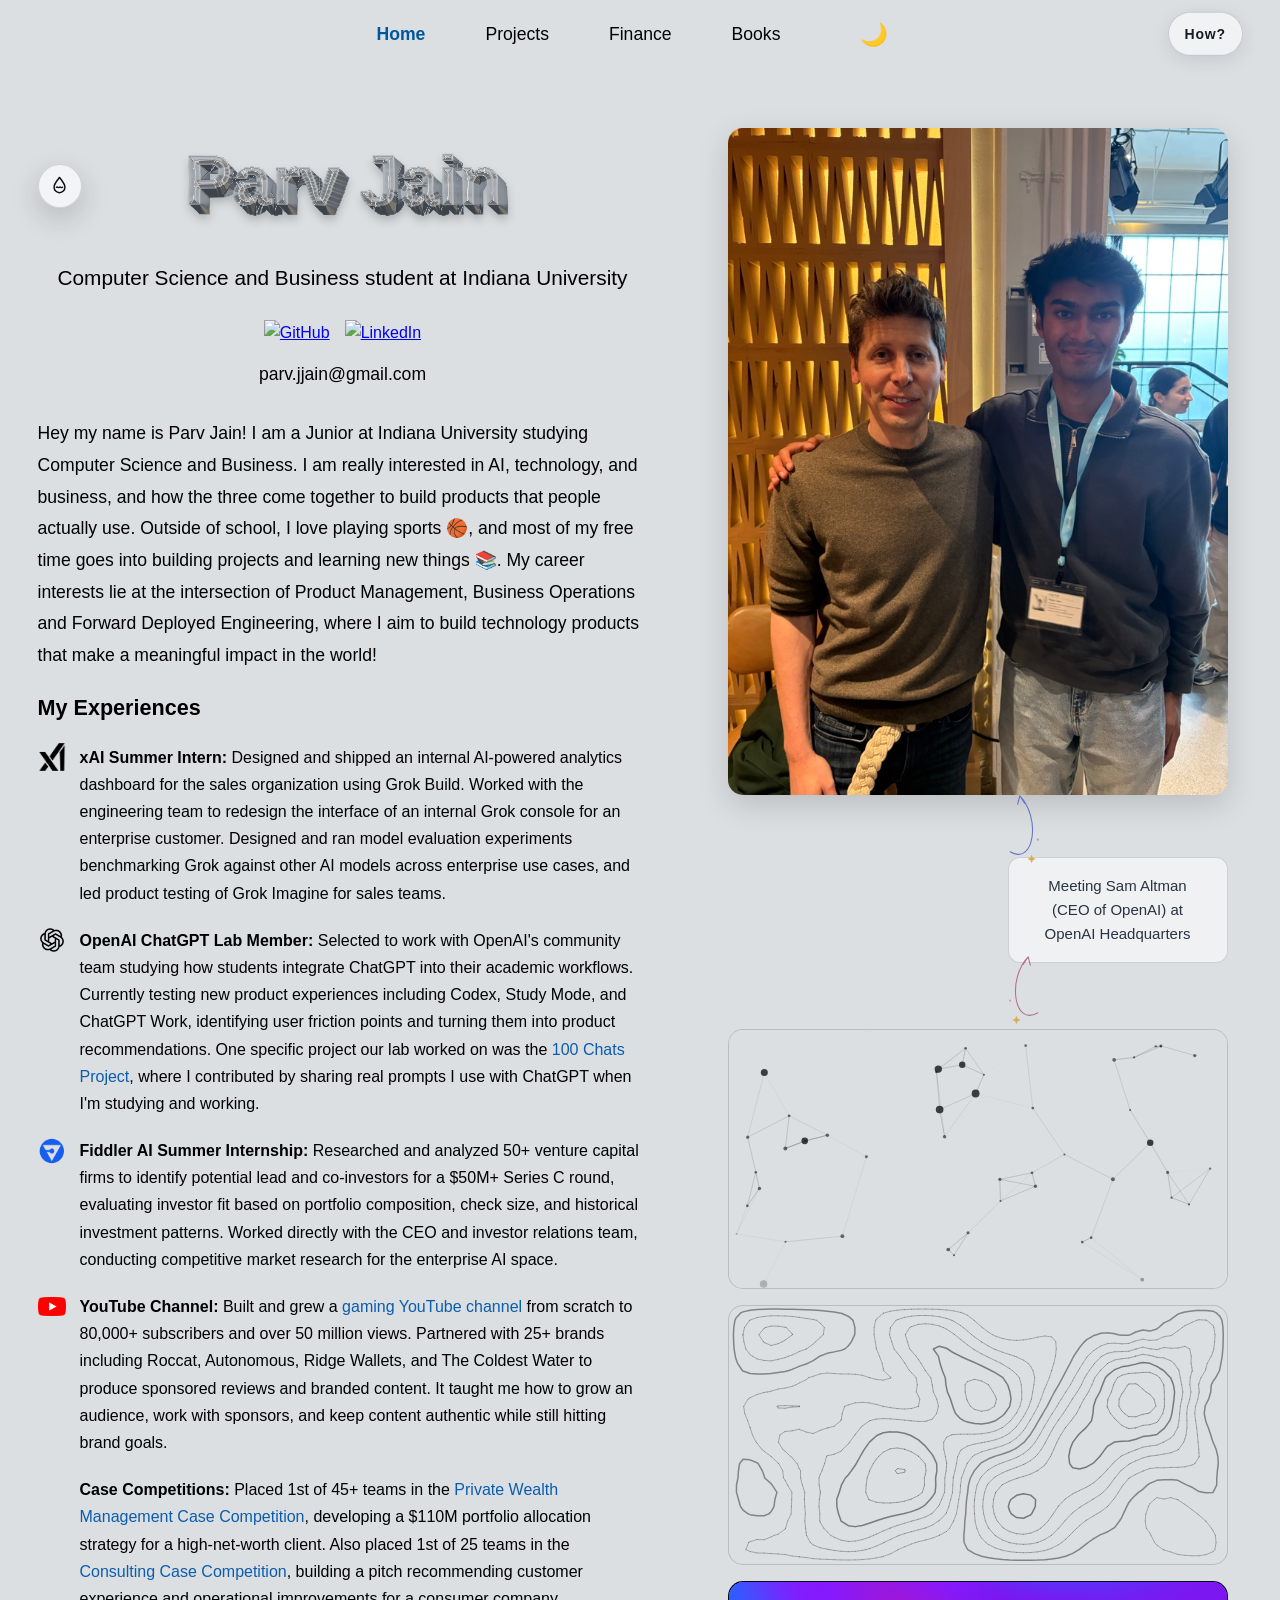
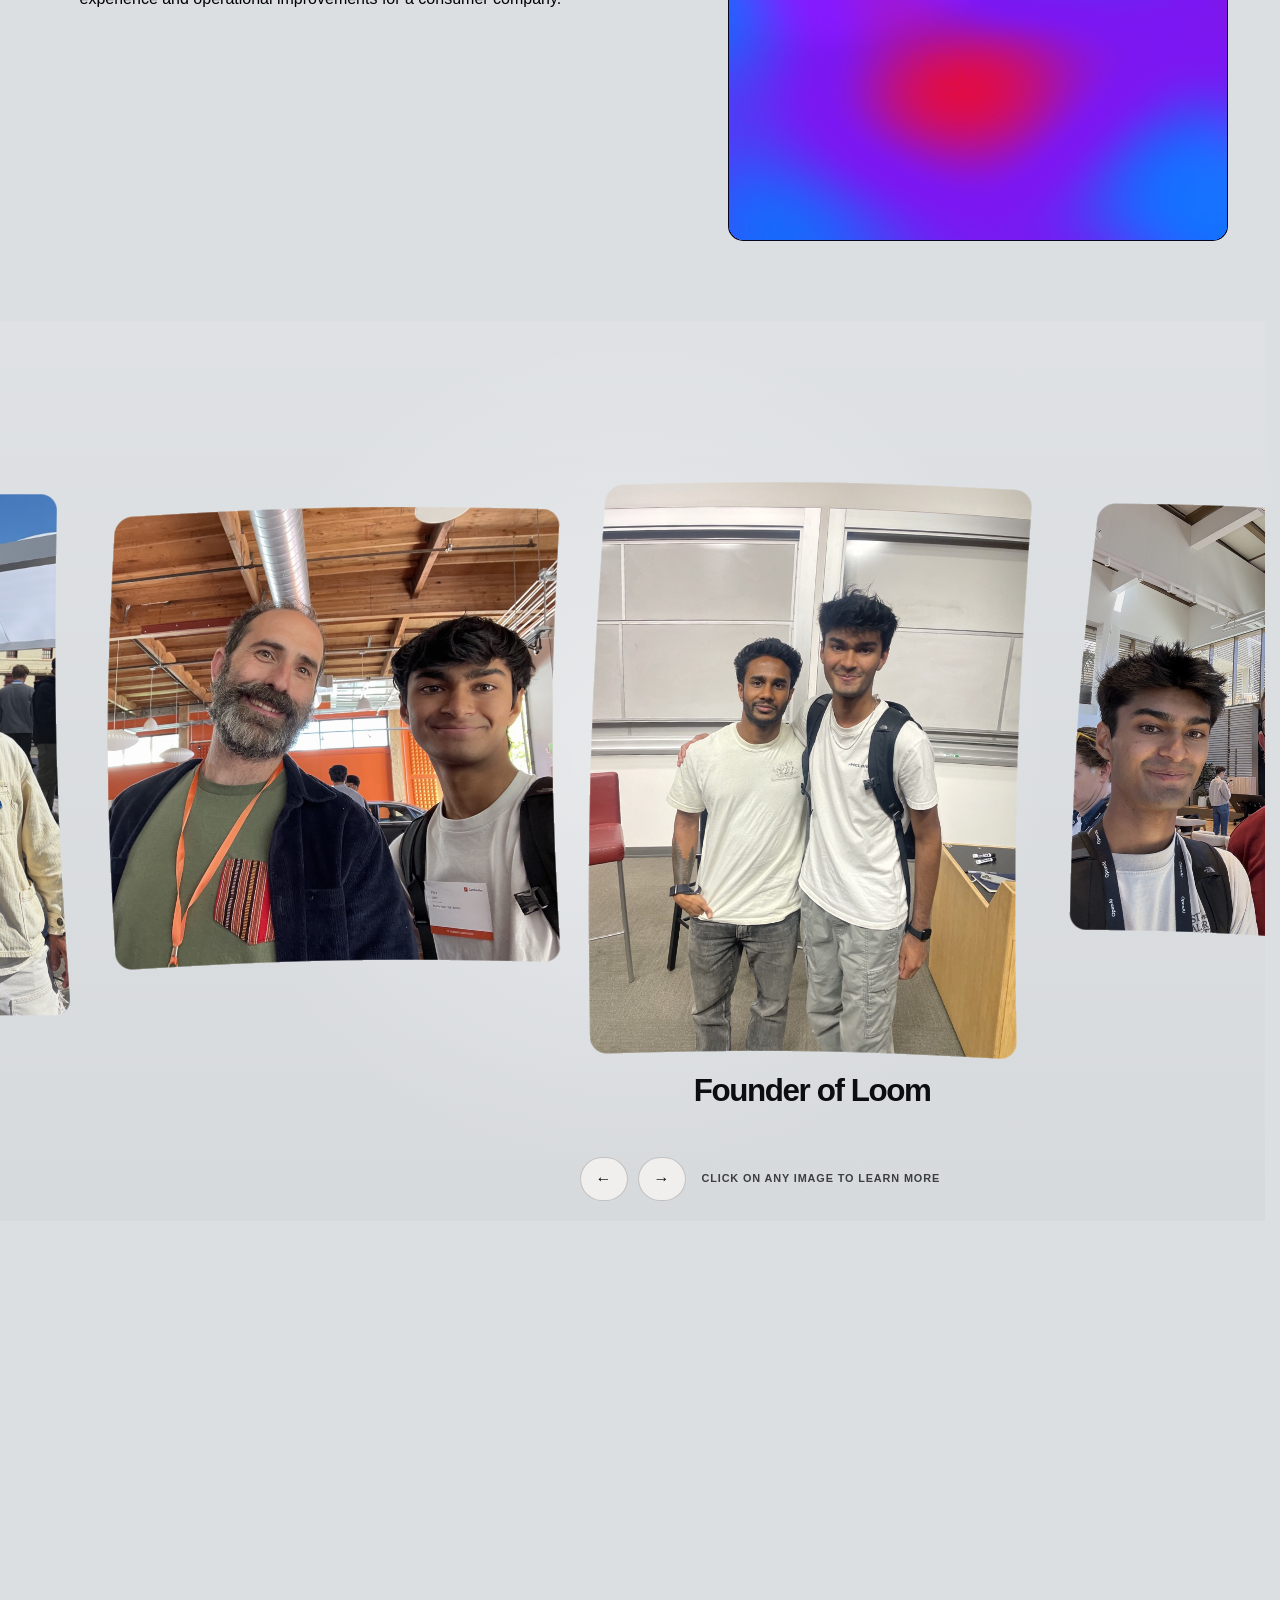
==== commit 89b5a0cc: "Update gallery stories and photo order" ====
--- a/index.html
+++ b/index.html
@@ -2086,14 +2086,14 @@
                 <canvas class="image-gallery-canvas" id="imageGalleryCanvas" role="button" aria-label="Open xAI Team. Use left and right arrows to browse photos." aria-describedby="imageGalleryLearnMoreHint" aria-hidden="true" tabindex="-1"></canvas>
                 <div class="image-gallery-fallback">
                     <button class="image-gallery-fallback__item" type="button" data-gallery-index="0"><img src="gallery-textures/encoded/gallery-11.jpg?v=20260903-smooth-1" alt="xAI Team" width="2200" height="1465" loading="lazy" decoding="async"></button>
-                    <button class="image-gallery-fallback__item" type="button" data-gallery-index="1"><img src="gallery-textures/encoded/gallery-18.jpg?v=20260930-gallery-20" alt="Parv-DevDay" width="1650" height="2200" loading="lazy" decoding="async"></button>
-                    <button class="image-gallery-fallback__item" type="button" data-gallery-index="2"><img src="gallery-textures/encoded/gallery-14.jpg?v=20260903-smooth-1" alt="Meeting NVIDIA CEO" width="2200" height="1229" loading="lazy" decoding="async"></button>
-                    <button class="image-gallery-fallback__item" type="button" data-gallery-index="3"><img src="gallery-textures/encoded/gallery-08.jpg?v=20260903-smooth-1" alt="Meeting Cognition CEO" width="1650" height="2200" loading="lazy" decoding="async"></button>
-                    <button class="image-gallery-fallback__item" type="button" data-gallery-index="4"><img src="gallery-textures/encoded/gallery-19.jpg?v=20260930-gallery-20" alt="Parv-Casey Neistat" width="1650" height="2200" loading="lazy" decoding="async"></button>
+                    <button class="image-gallery-fallback__item" type="button" data-gallery-index="1"><img src="gallery-textures/encoded/gallery-14.jpg?v=20260903-smooth-1" alt="Meeting NVIDIA CEO" width="2200" height="1229" loading="lazy" decoding="async"></button>
+                    <button class="image-gallery-fallback__item" type="button" data-gallery-index="2"><img src="gallery-textures/encoded/gallery-08.jpg?v=20260903-smooth-1" alt="Meeting Cognition CEO" width="1650" height="2200" loading="lazy" decoding="async"></button>
+                    <button class="image-gallery-fallback__item" type="button" data-gallery-index="3"><img src="gallery-textures/encoded/gallery-19.jpg?v=20260930-gallery-20" alt="Met Casey Neistat" width="1650" height="2200" loading="lazy" decoding="async"></button>
+                    <button class="image-gallery-fallback__item" type="button" data-gallery-index="4"><img src="gallery-textures/encoded/gallery-05.jpg?v=20260903-smooth-1" alt="Met Founder of Twitch" width="2161" height="2200" loading="lazy" decoding="async"></button>
                     <button class="image-gallery-fallback__item" type="button" data-gallery-index="5"><img src="gallery-textures/encoded/gallery-03.jpg?v=20260903-smooth-1" alt="Founder of Loom" width="1650" height="2200" loading="lazy" decoding="async"></button>
                     <button class="image-gallery-fallback__item" type="button" data-gallery-index="6"><img src="gallery-textures/encoded/gallery-07.jpg?v=20260903-smooth-1" alt="Met Founder of OpenClaw" width="1650" height="2200" loading="lazy" decoding="async"></button>
-                    <button class="image-gallery-fallback__item" type="button" data-gallery-index="7"><img src="gallery-textures/encoded/gallery-05.jpg?v=20260903-smooth-1" alt="Met Founder of Twitch" width="2161" height="2200" loading="lazy" decoding="async"></button>
-                    <button class="image-gallery-fallback__item" type="button" data-gallery-index="8"><img src="gallery-textures/encoded/gallery-20.jpg?v=20260930-gallery-20" alt="Parv-Tibo" width="2200" height="1650" loading="lazy" decoding="async"></button>
+                    <button class="image-gallery-fallback__item" type="button" data-gallery-index="7"><img src="gallery-textures/encoded/gallery-18.jpg?v=20260930-gallery-20" alt="OpenAI DevDay 2026 Conference" width="1650" height="2200" loading="lazy" decoding="async"></button>
+                    <button class="image-gallery-fallback__item" type="button" data-gallery-index="8"><img src="gallery-textures/encoded/gallery-20.jpg?v=20260930-gallery-20" alt="I met Thibault Sottiaux" width="2200" height="1650" loading="lazy" decoding="async"></button>
                     <button class="image-gallery-fallback__item" type="button" data-gallery-index="9"><img src="gallery-textures/encoded/gallery-13.jpg?v=20260903-smooth-1" alt="YC Startup School" width="1650" height="2200" loading="lazy" decoding="async"></button>
                     <button class="image-gallery-fallback__item" type="button" data-gallery-index="10"><img src="gallery-textures/encoded/gallery-01.jpg?v=20260903-smooth-1" alt="Monterey Car Week" width="1650" height="2200" loading="lazy" decoding="async"></button>
                     <button class="image-gallery-fallback__item" type="button" data-gallery-index="11"><img src="gallery-textures/encoded/gallery-04.jpg?v=20260903-smooth-1" alt="Shark Fin Cove" width="1650" height="2200" loading="lazy" decoding="async"></button>
@@ -2883,7 +2883,7 @@
     <script src="node-network.js?v=20260903-smooth-3"></script>
     <script src="topographic-contours.js?v=20260903-smooth-3"></script>
     <script src="plasma-blob.js?v=20260903-smooth-3"></script>
-    <script src="horizontal-gallery.js?v=20260930-gallery-20"></script>
+    <script src="horizontal-gallery.js?v=20261016-gallery-copy-order"></script>
     <script src="interactions.js?v=20260904-smooth-3"></script>
     <script id="site-how-controller">
         (() => {
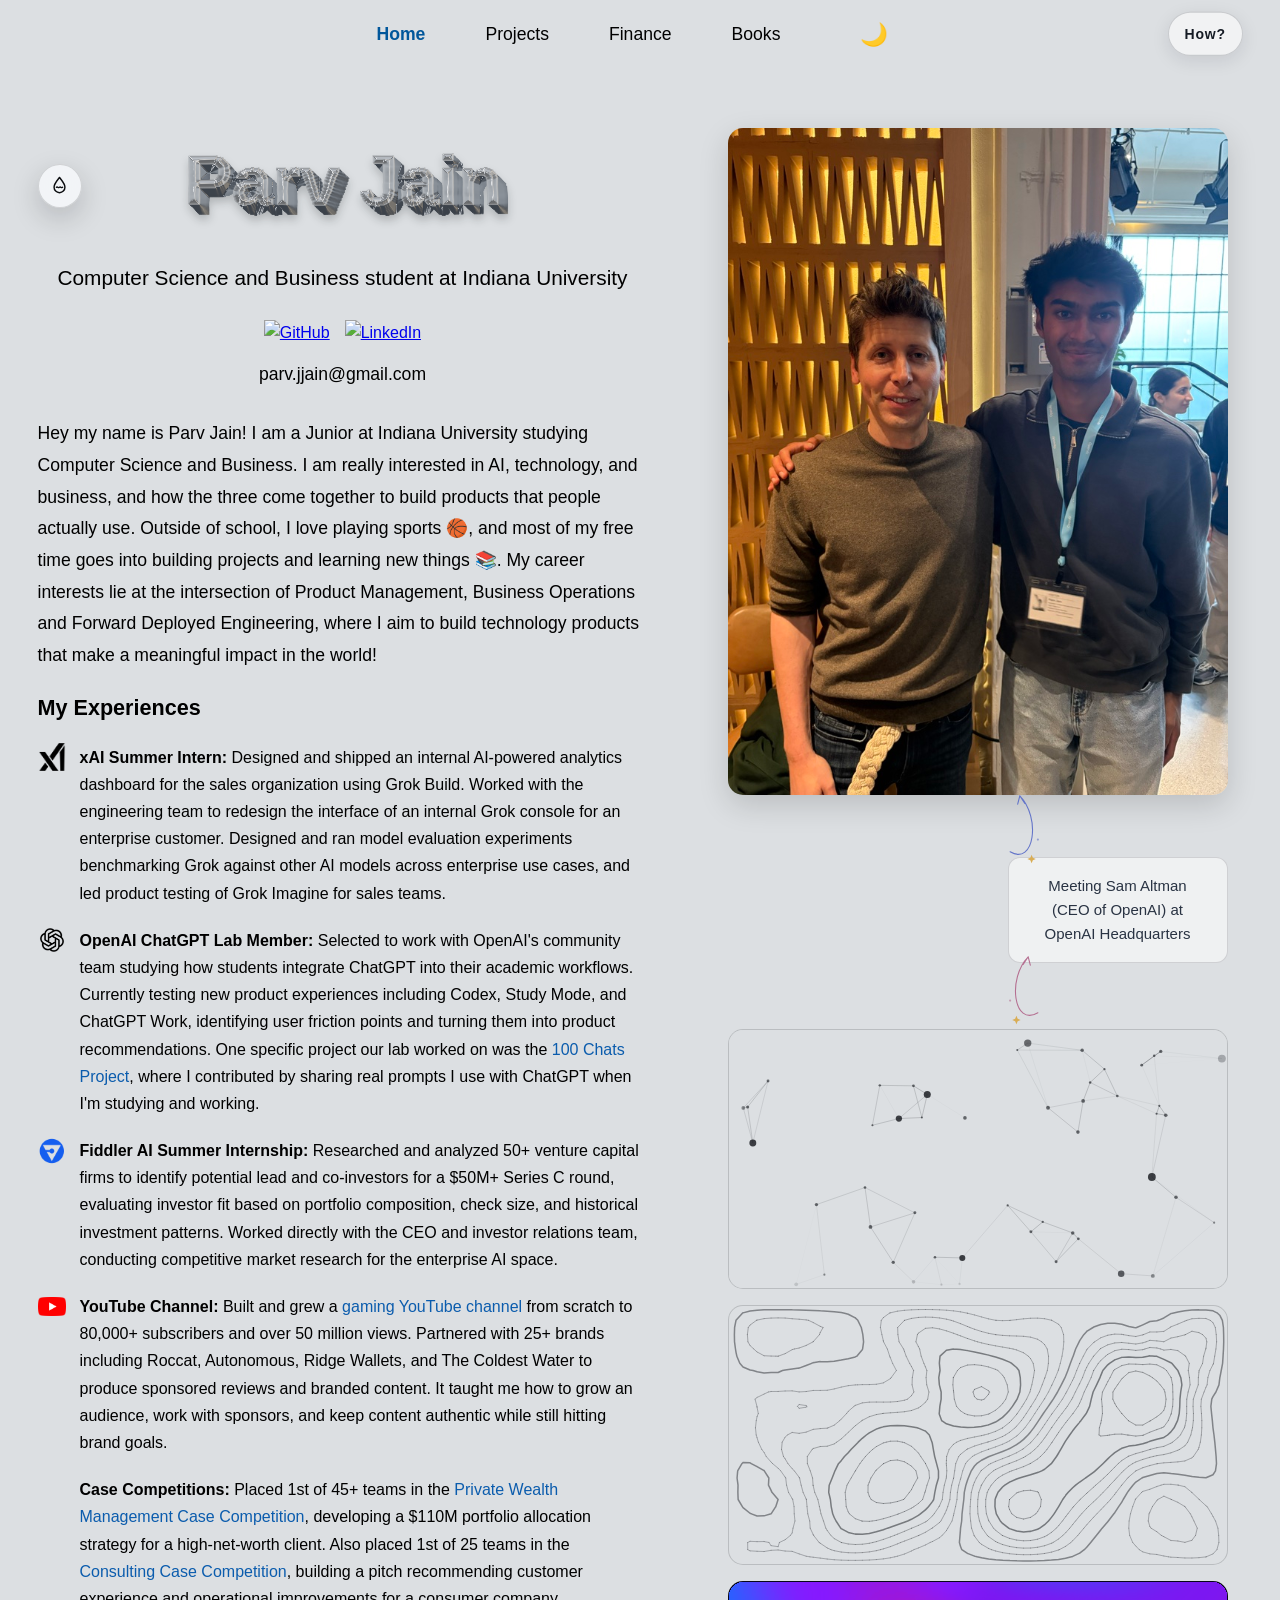
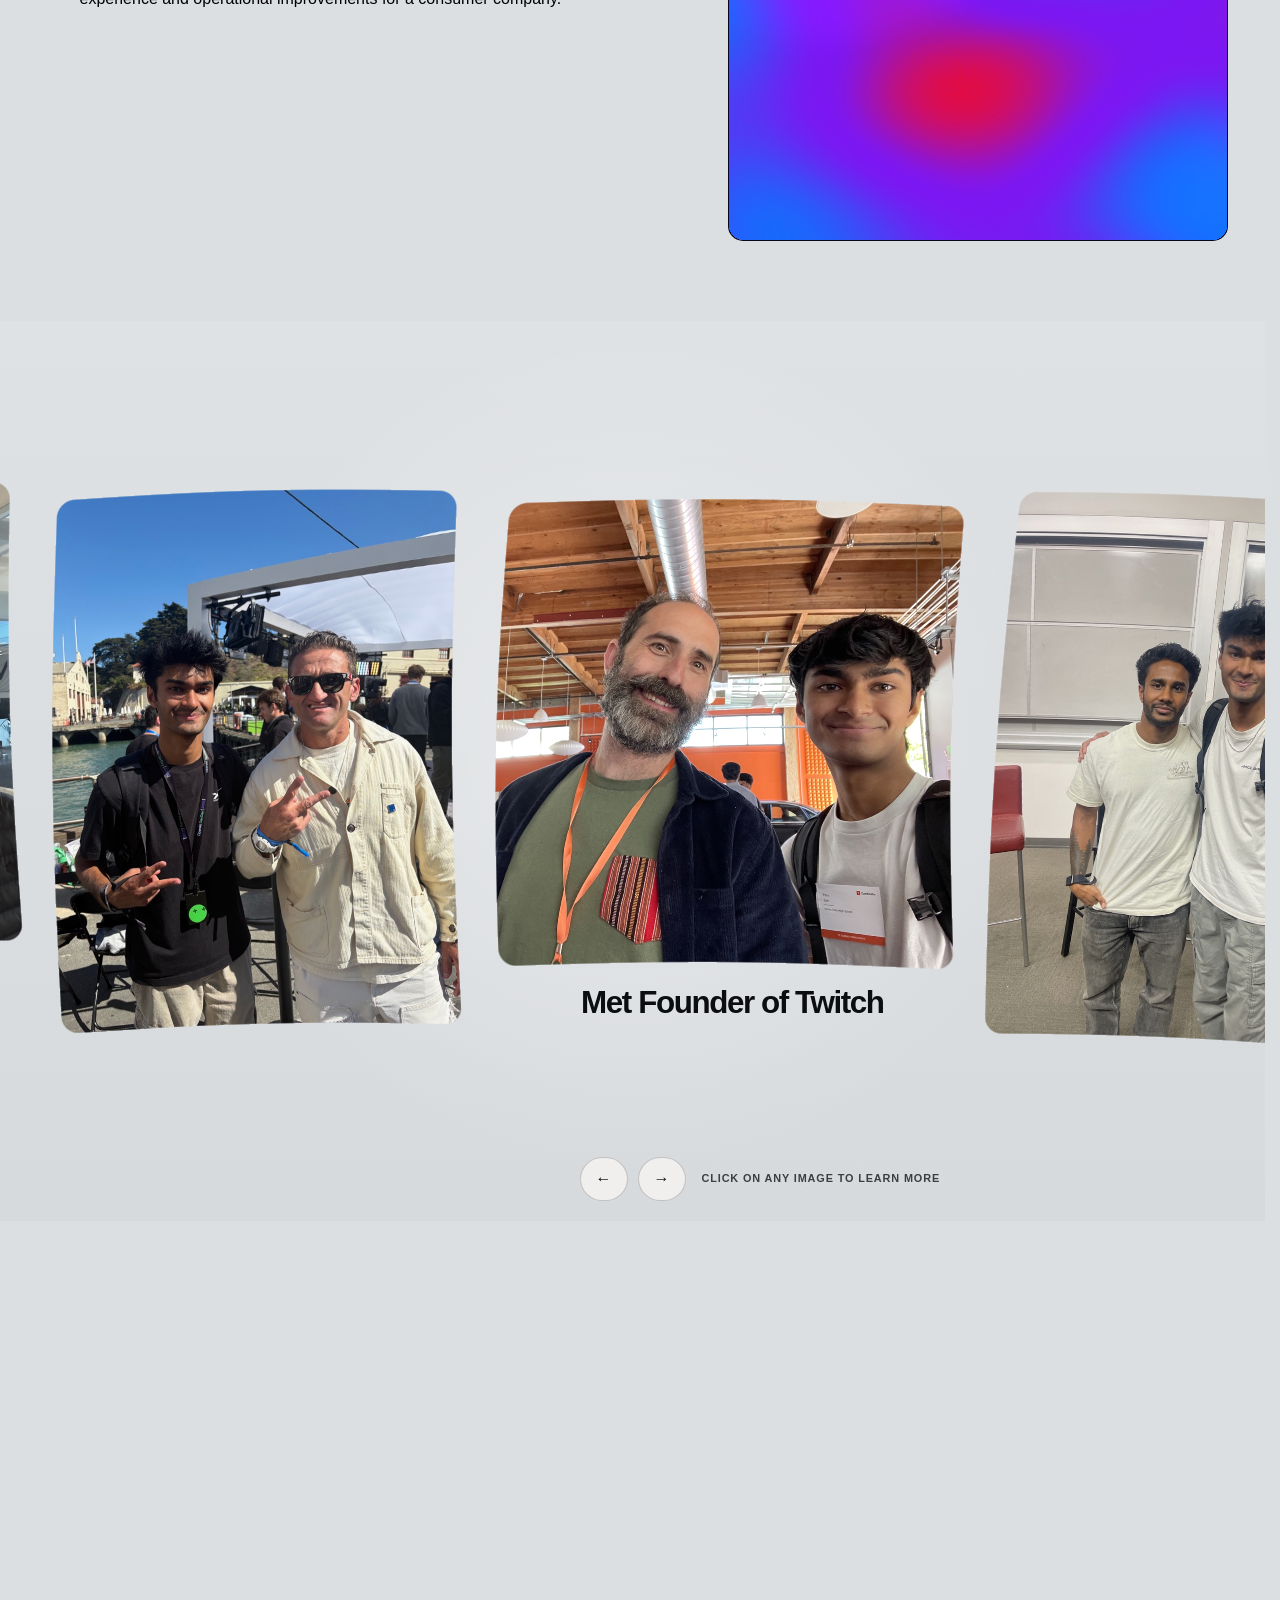
==== commit c7ec3168: "Add tailored search and social sharing previews" ====
--- a/index.html
+++ b/index.html
@@ -4,6 +4,24 @@
     <meta charset="UTF-8">
     <meta name="viewport" content="width=device-width, initial-scale=1.0">
     <title>Parv Jain - Portfolio</title>
+    <meta name="description" content="Parv Jain is an Indiana University Computer Science and Business student exploring AI, product management, and forward-deployed engineering.">
+    <link rel="canonical" href="https://parvjain16.github.io/">
+    <meta property="og:type" content="website">
+    <meta property="og:site_name" content="Parv Jain">
+    <meta property="og:locale" content="en_US">
+    <meta property="og:title" content="Parv Jain - Portfolio">
+    <meta property="og:description" content="Parv Jain is an Indiana University Computer Science and Business student exploring AI, product management, and forward-deployed engineering.">
+    <meta property="og:url" content="https://parvjain16.github.io/">
+    <meta property="og:image" content="https://parvjain16.github.io/assets/social-preview.png">
+    <meta property="og:image:type" content="image/png">
+    <meta property="og:image:width" content="1200">
+    <meta property="og:image:height" content="630">
+    <meta property="og:image:alt" content="Parv Jain. Technology, business, and building. Explore projects, finance, and books at parvjain16.github.io.">
+    <meta name="twitter:card" content="summary_large_image">
+    <meta name="twitter:title" content="Parv Jain - Portfolio">
+    <meta name="twitter:description" content="Parv Jain is an Indiana University Computer Science and Business student exploring AI, product management, and forward-deployed engineering.">
+    <meta name="twitter:image" content="https://parvjain16.github.io/assets/social-preview.png">
+    <meta name="twitter:image:alt" content="Parv Jain. Technology, business, and building. Explore projects, finance, and books at parvjain16.github.io.">
     <style>
 
 
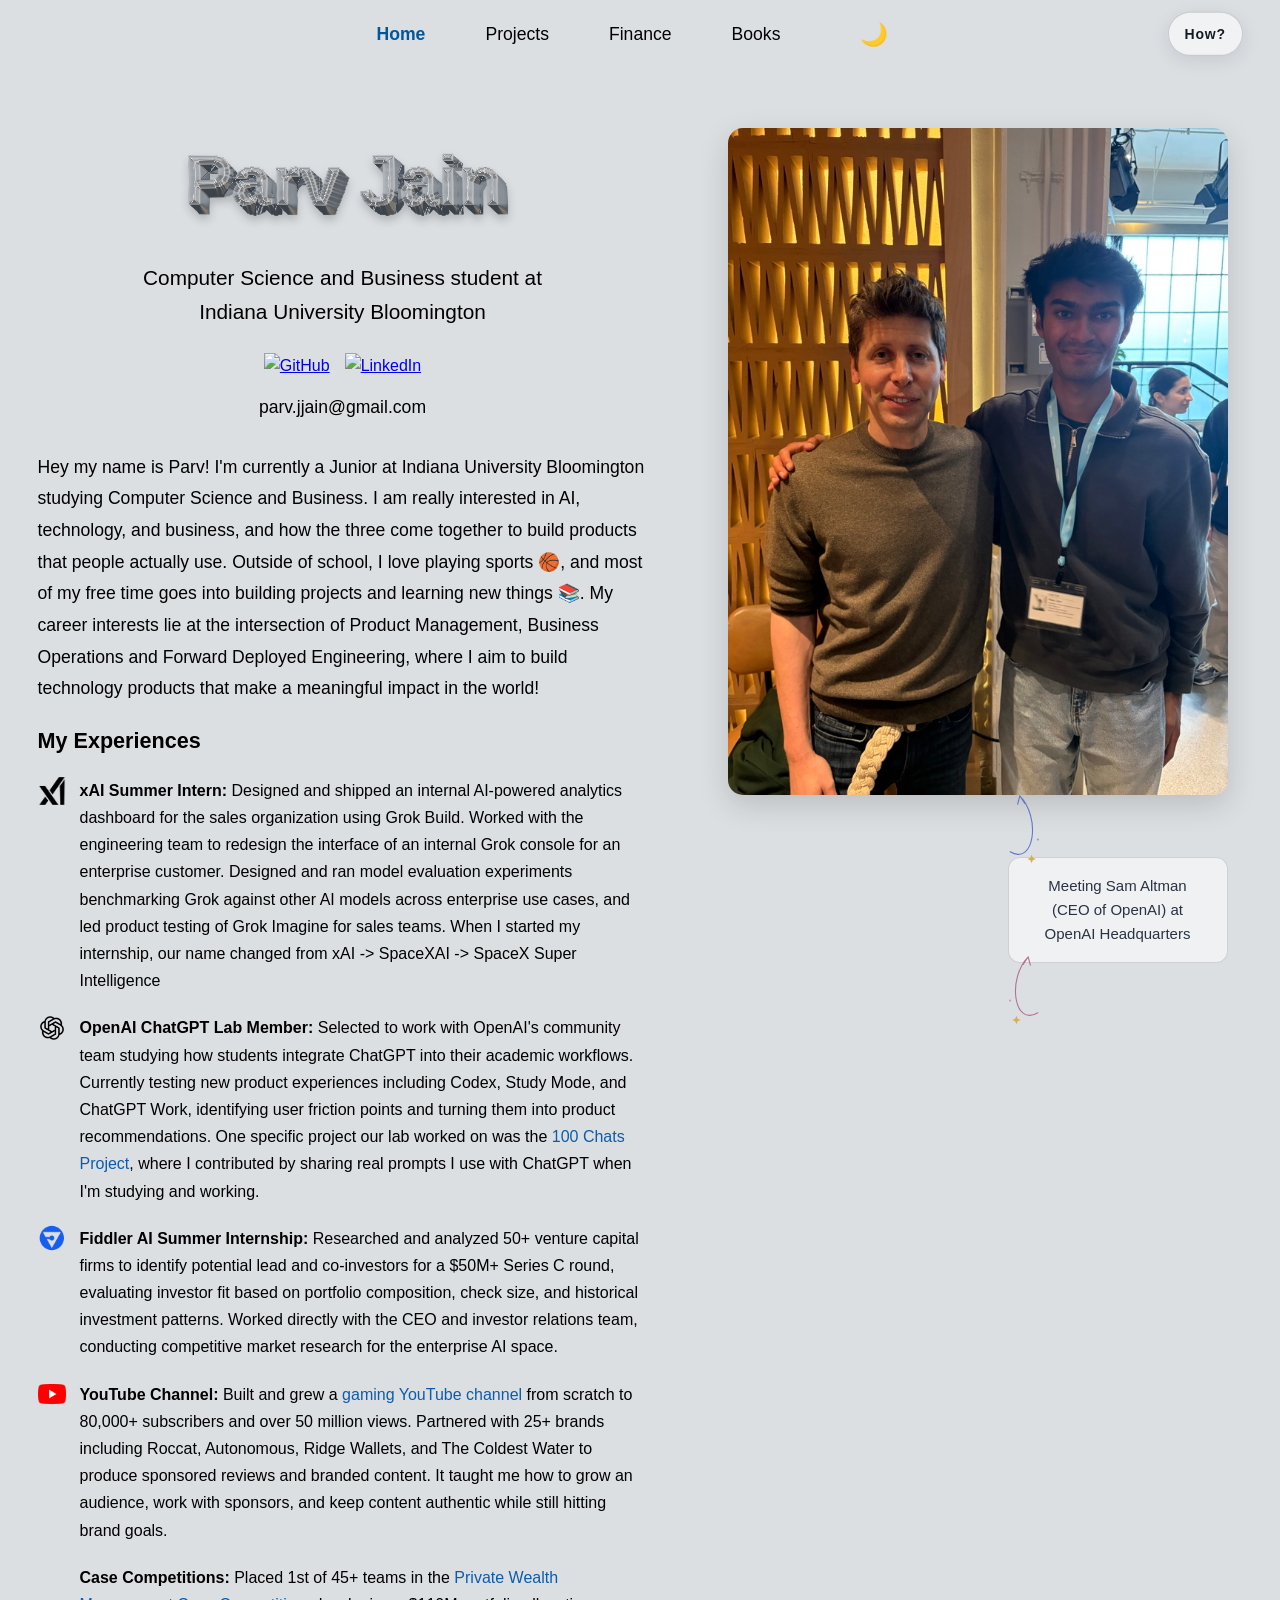
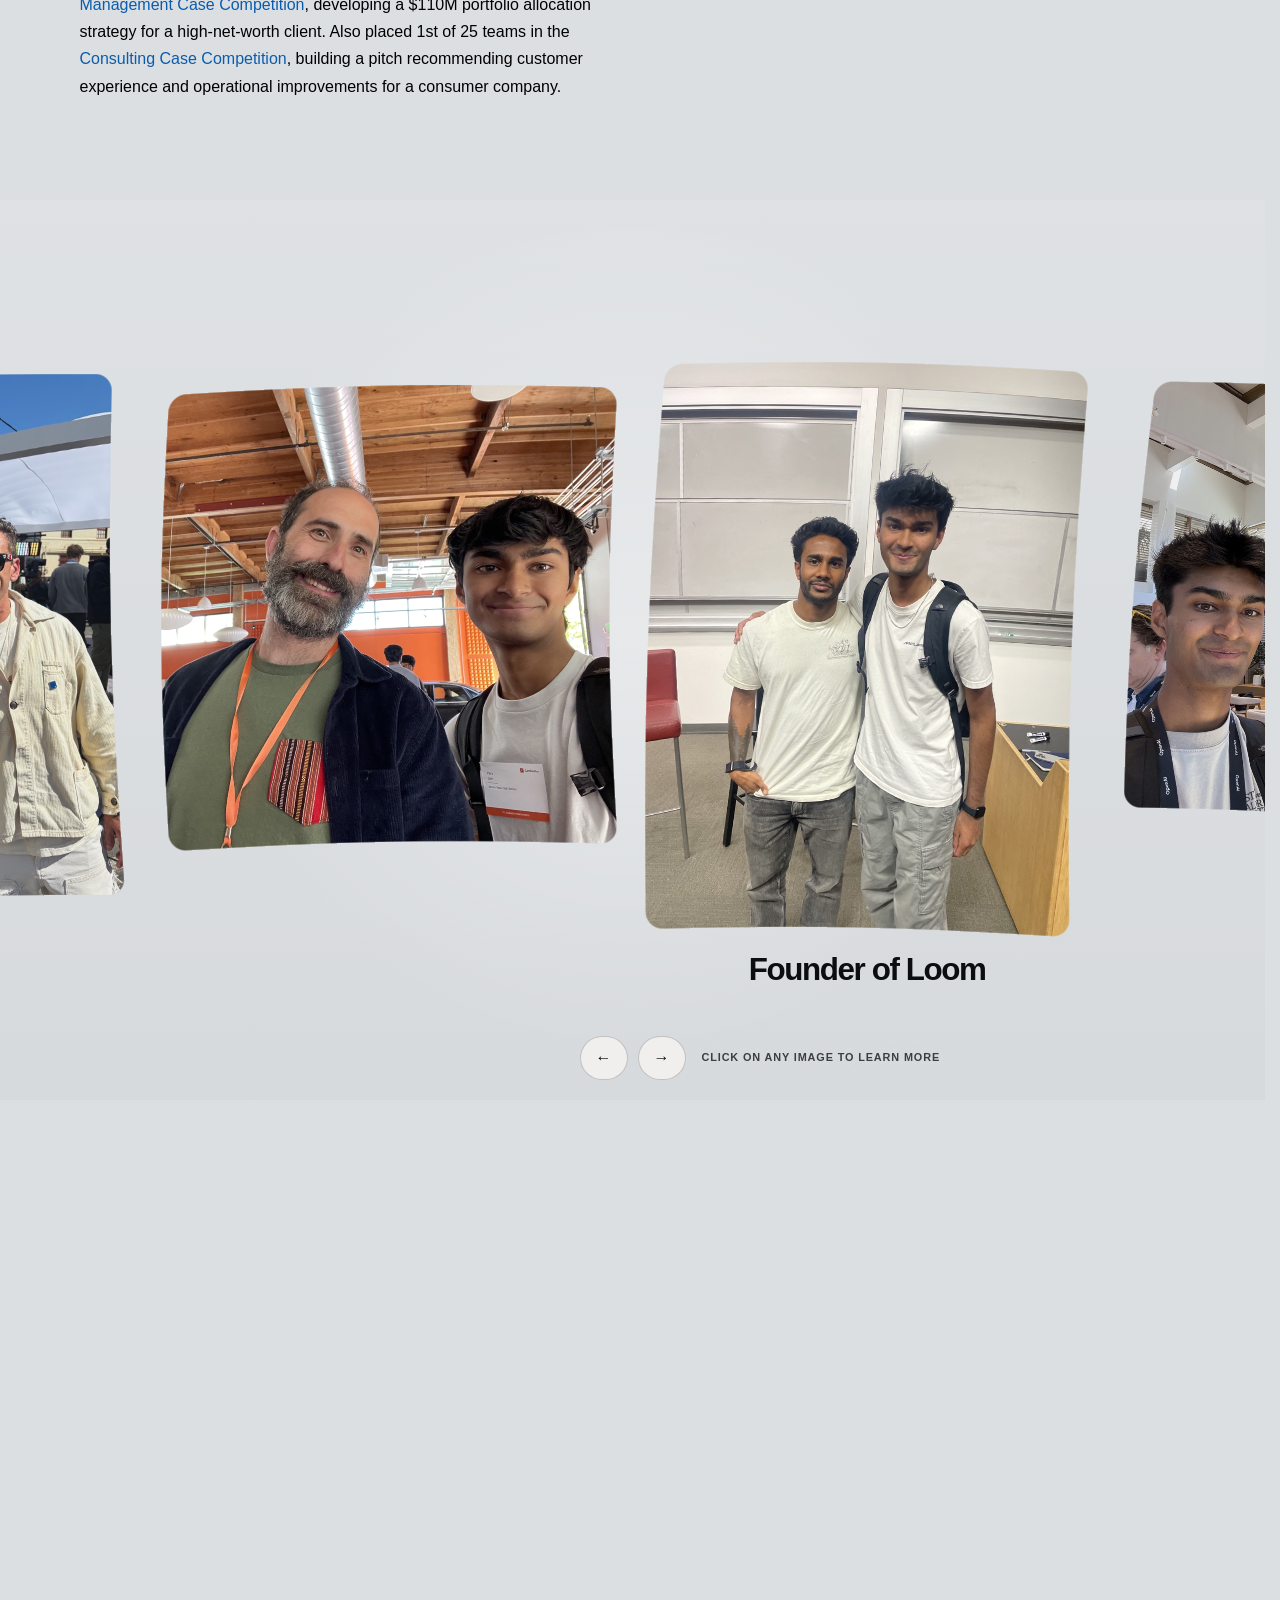
==== commit 696b0365: "Add interactive finance desk and refine portfolio interactions" ====
--- a/index.html
+++ b/index.html
@@ -529,6 +529,10 @@
             color: #000000;
         }
 
+        .hero-content .subtitle-university {
+            white-space: nowrap;
+        }
+
         .links {
             display: flex;
             gap: 20px;
@@ -1104,6 +1108,11 @@
 
         .image-gallery-detail__content::-webkit-scrollbar {
             display: none;
+        }
+
+        .image-gallery-detail__content:focus-visible {
+            outline: 3px solid currentColor;
+            outline-offset: -6px;
         }
 
         .image-gallery-detail__media {
@@ -1869,6 +1878,7 @@
         }
         .how-list { list-style: none; counter-reset: how-step; margin: 0; padding: 0; }
         .how-item { position: relative; counter-increment: how-step; padding: 26px 0 26px 40px; }
+        .how-item[hidden] { display: none !important; }
         .how-item + .how-item { border-top: 1px solid var(--how-line); }
         .how-item::before {
             content: counter(how-step, decimal-leading-zero);
@@ -1965,17 +1975,17 @@
                     <p data-how-copy="simple">The site uses Product Sans, including the introduction and this panel. Regular and bold weights give the text a consistent look while distinguishing descriptions from headings. The font files are stored with the website.</p>
                     <p data-how-copy="technical">Product Sans is loaded from regular and bold font files stored with the site. Shared CSS applies the same font family across pages and this panel. The browser can display a system fallback while the files load, keeping text visible during loading. Once the font is ready, the liquid-metal renderer rebuilds its text image using the bold face so the canvas lettering matches the rest of the design.</p>
                 </li>
-                <li class="how-item">
+                <li class="how-item" data-how-feature="home-canvas-experiments" hidden>
                     <h3>Node Network canvas</h3>
                     <p data-how-copy="simple">The site draws moving points and connects nearby ones with lines. Your pointer pushes points aside and temporarily separates connections, while clicking sends a pulse through the network. The drawing updates continuously as the points move.</p>
                     <p data-how-copy="technical">Canvas2D draws a particle system whose nodes store their positions, movement and connections. A spatial grid groups nearby nodes, reducing the work needed to find neighbors. Connection limits keep the network readable, while spring forces and damping control how nodes move away from the pointer and settle back. Connections fade when disturbed and recover over time. Clicks add outward forces and animated pulses that travel through the network.</p>
                 </li>
-                <li class="how-item">
+                <li class="how-item" data-how-feature="home-canvas-experiments" hidden>
                     <h3>Topographic Contours canvas</h3>
                     <p data-how-copy="simple">The site calculates a shifting surface and draws contour lines along areas of equal height, much like a topographic map. Moving your pointer raises the surface nearby, and clicking sends a wave through the contours.</p>
                     <p data-how-copy="technical">The surface is represented by a grid of height values that changes over time. A marching-squares algorithm finds where each of 14 elevation levels crosses the grid cells, then Canvas2D draws the resulting contour lines. A fixed-step wave simulation updates neighboring cells to spread motion while damping gradually reduces it. Ambient movement, local pointer displacement and click-generated waves combine to shape the final surface.</p>
                 </li>
-                <li class="how-item">
+                <li class="how-item" data-how-feature="home-canvas-experiments" hidden>
                     <h3>Persistent Plasma field</h3>
                     <p data-how-copy="simple">This field builds on its previous frame, so colors continue flowing after your pointer moves away. Moving through it adds motion and color, while clicking changes the drawing color and creates a ripple. The trails gradually fade, and refreshing starts a new field.</p>
                     <p data-how-copy="technical">WebGL2 runs the simulation on the GPU using two textures that alternate between reading the previous state and writing the next. They hold movement and dye information. Each update transports dye through the velocity field, adds pointer forces, and applies diffusion and gradual decay. A separate rendering pass converts that state into color and lighting. Keeping the previous state creates lasting trails during the session; reloading the page resets the simulation.</p>
@@ -1996,6 +2006,16 @@
                     <p data-how-copy="technical">A custom JavaScript controller converts scroll velocity into target offsets for project images, text and buttons. Each group uses a spring model with its own stiffness and damping, creating different amounts of lag and settling. CSS transforms apply the movement, with small rotation and scale changes on images. Separate springs handle magnetic button movement. Visibility tracking limits offscreen updates, and mobile and reduced-motion settings scale back or disable the effect.</p>
                 </li>
                 <li class="how-item">
+                    <h3>The Finance Analyst’s Desk</h3>
+                    <p data-how-copy="simple">I built the desk from layered images, lighting and shadows to give it depth, with a gentle change in perspective as the pointer moves. Inside the main monitor, visitors can switch between finance views, preview my projects and open the original work. Double-clicking the drink can triggers a spinning transition between Red Bull and Celsius in the same spot.</p>
+                    <p data-how-copy="technical">HTML and CSS layer the scene with perspective transforms, gradients, shadows and image assets, while JavaScript maps pointer movement to a subtle desk tilt. Separate controllers switch the monitor views and draw the terminal charts as SVG from dated closing-price data, while project links open the original documents. The Web Animations API rotates and crossfades the drink images on double-click, with reduced-motion and mobile layouts scaling back the scene.</p>
+                </li>
+                <li class="how-item">
+                    <h3>Interactive book covers</h3>
+                    <p data-how-copy="simple">I used real book covers with layered shadows and a moving highlight to make them feel like physical books that lift slightly when hovered. A short summary opens between the cover and title, stays for 1.1 seconds after the pointer leaves, then smoothly fades and closes unless the pointer returns. The same summaries can be opened with the keyboard or by tapping a cover on a phone.</p>
+                    <p data-how-copy="technical">CSS perspective, transforms and an animated gradient create each cover’s depth, lift and light sweep. A JavaScript controller tracks hover, keyboard focus and touch activation, using a cancellable 1.1-second timer to delay dismissal. The Web Animations API animates the summary’s measured height, opacity and spacing over 260 milliseconds, reversing from its current position on re-entry; reduced-motion settings skip the transition.</p>
+                </li>
+                <li class="how-item">
                     <h3>Smooth scrolling with Lenis</h3>
                     <p data-how-copy="simple">Lenis is a scrolling library that turns mouse-wheel input into a gradual change in page position. Its code is stored with this website. Touch devices keep their native scrolling, and reduced-motion settings turn the smoothing off.</p>
                     <p data-how-copy="technical">Lenis converts mouse-wheel input into a target scroll position and interpolates the displayed position toward it. The library is stored locally and updated by the same animation loop that drives the site’s visual effects. Wheel sensitivity and interpolation control the feel of the movement. Touch scrolling stays native, overlays use their own scrolling, and reduced-motion preferences bypass the smoothing. The gallery’s horizontal momentum is handled separately.</p>
@@ -2015,13 +2035,15 @@
         <section class="hero-section">
             <div class="hero-content">
                 <div class="liquid-name-row" id="liquidNameRow">
-                    <div class="liquid-customizer-slot" id="liquidCustomizerSlot"></div>
+                    <!-- Set data-enabled="true" to restore Melt Lab in this exact position.
+                         Keep the empty slot so the liquid-metal name stays centered. -->
+                    <div class="liquid-customizer-slot" id="liquidCustomizerSlot" data-enabled="false"></div>
                     <div class="liquid-name-shell" id="liquidNameShell">
                         <h1 class="liquid-name-fallback">Parv Jain</h1>
                         <canvas class="liquid-name-canvas" id="liquidNameCanvas" aria-hidden="true"></canvas>
                     </div>
                 </div>
-                <p class="subtitle">Computer Science and Business student at Indiana University</p>
+                <p class="subtitle">Computer Science and Business student at <span class="subtitle-university">Indiana University Bloomington</span></p>
                 
             <div class="social-icons">
             <a href="https://github.com/parvjain16" target="_blank" rel="noopener noreferrer">
@@ -2036,7 +2058,7 @@
                 <p class="email"><a href="mailto:parv.jjain@gmail.com">parv.jjain@gmail.com</a></p>
 
                 <div class="description">
-                    <p>Hey my name is Parv Jain! I am a Junior at Indiana University studying Computer Science and Business. I am really interested in AI, technology, and business, and how the three come together to build products that people actually use. Outside of school, I love playing sports 🏀, and most of my free time goes into building projects and learning new things 📚. My career interests lie at the intersection of Product Management, Business Operations and Forward Deployed Engineering, where I aim to build technology products that make a meaningful impact in the world!</p>
+                    <p>Hey my name is Parv! I'm currently a Junior at Indiana University Bloomington studying Computer Science and Business. I am really interested in AI, technology, and business, and how the three come together to build products that people actually use. Outside of school, I love playing sports 🏀, and most of my free time goes into building projects and learning new things 📚. My career interests lie at the intersection of Product Management, Business Operations and Forward Deployed Engineering, where I aim to build technology products that make a meaningful impact in the world!</p>
                 </div>
 
                 <h2 class="experiences-heading">My Experiences</h2>
@@ -2045,7 +2067,7 @@
                     <ul>
                         <li>
                             <img class="experience-logo experience-logo--invert" src="xAI-Logo.png" alt="xAI logo">
-                            <div class="experience-copy"><strong>xAI Summer Intern:</strong> Designed and shipped an internal AI-powered analytics dashboard for the sales organization using Grok Build. Worked with the engineering team to redesign the interface of an internal Grok console for an enterprise customer. Designed and ran model evaluation experiments benchmarking Grok against other AI models across enterprise use cases, and led product testing of Grok Imagine for sales teams.</div>
+                            <div class="experience-copy"><strong>xAI Summer Intern:</strong> Designed and shipped an internal AI-powered analytics dashboard for the sales organization using Grok Build. Worked with the engineering team to redesign the interface of an internal Grok console for an enterprise customer. Designed and ran model evaluation experiments benchmarking Grok against other AI models across enterprise use cases, and led product testing of Grok Imagine for sales teams. When I started my internship, our name changed from xAI -&gt; SpaceXAI -&gt; SpaceX Super Intelligence</div>
                         </li>
                         <li>
                             <img class="experience-logo experience-logo--invert experience-logo--openai" src="images__2_.png" alt="OpenAI logo">
@@ -2087,6 +2109,10 @@
                     <canvas id="sketchCanvas" aria-hidden="true"></canvas>
                 </div>
                 -->
+                <!-- Set data-enabled="true" to restore Node Network, Topographic Contours,
+                     and Plasma in their original positions below the hero photo, along
+                     with their simple and technical descriptions in the How dialog. -->
+                <template id="home-canvas-experiments" data-enabled="false">
                 <div class="network-panel">
                     <canvas id="net-panel" aria-hidden="true"></canvas>
                 </div>
@@ -2096,6 +2122,7 @@
                 <div class="plasma-panel">
                     <canvas id="plasma-panel" aria-hidden="true"></canvas>
                 </div>
+                </template>
             </div>
         </section>
 
@@ -2147,7 +2174,7 @@
             <button class="image-gallery-detail__close" id="imageGalleryDetailClose" type="button" aria-label="Close image detail">×</button>
             <button class="image-gallery-detail__nav image-gallery-detail__nav--previous" id="imageGalleryDetailPrevious" type="button" aria-label="Previous image">←</button>
             <button class="image-gallery-detail__nav image-gallery-detail__nav--next" id="imageGalleryDetailNext" type="button" aria-label="Next image">→</button>
-            <div class="image-gallery-detail__content" id="imageGalleryDetailContent">
+            <div class="image-gallery-detail__content" id="imageGalleryDetailContent" tabindex="0" role="region" aria-label="Photo and description, scroll to read">
                 <div class="image-gallery-detail__media" id="imageGalleryDetailMedia">
                     <img id="imageGalleryDetailImage" alt="" width="2200" height="1465" decoding="async">
                 </div>
@@ -2897,11 +2924,23 @@
         })();
     </script>
     <script src="lenis.min.js"></script>
-    <script src="liquid-metal.js?v=20260903-smooth-3"></script>
+    <script src="liquid-metal.js?v=20261017-melt-lab-toggle-1"></script>
+    <script id="home-canvas-experiments-toggle">
+        (() => {
+            const experiments = document.getElementById("home-canvas-experiments");
+            const enabled = experiments?.dataset.enabled === "true";
+            document.querySelectorAll('[data-how-feature="home-canvas-experiments"]').forEach((item) => {
+                item.hidden = !enabled;
+            });
+            if (enabled) {
+                experiments.replaceWith(experiments.content.cloneNode(true));
+            }
+        })();
+    </script>
     <script src="node-network.js?v=20260903-smooth-3"></script>
     <script src="topographic-contours.js?v=20260903-smooth-3"></script>
     <script src="plasma-blob.js?v=20260903-smooth-3"></script>
-    <script src="horizontal-gallery.js?v=20261016-gallery-copy-order"></script>
+    <script src="horizontal-gallery.js?v=20261017-keyboard-detail-scroll-1"></script>
     <script src="interactions.js?v=20260904-smooth-3"></script>
     <script id="site-how-controller">
         (() => {
